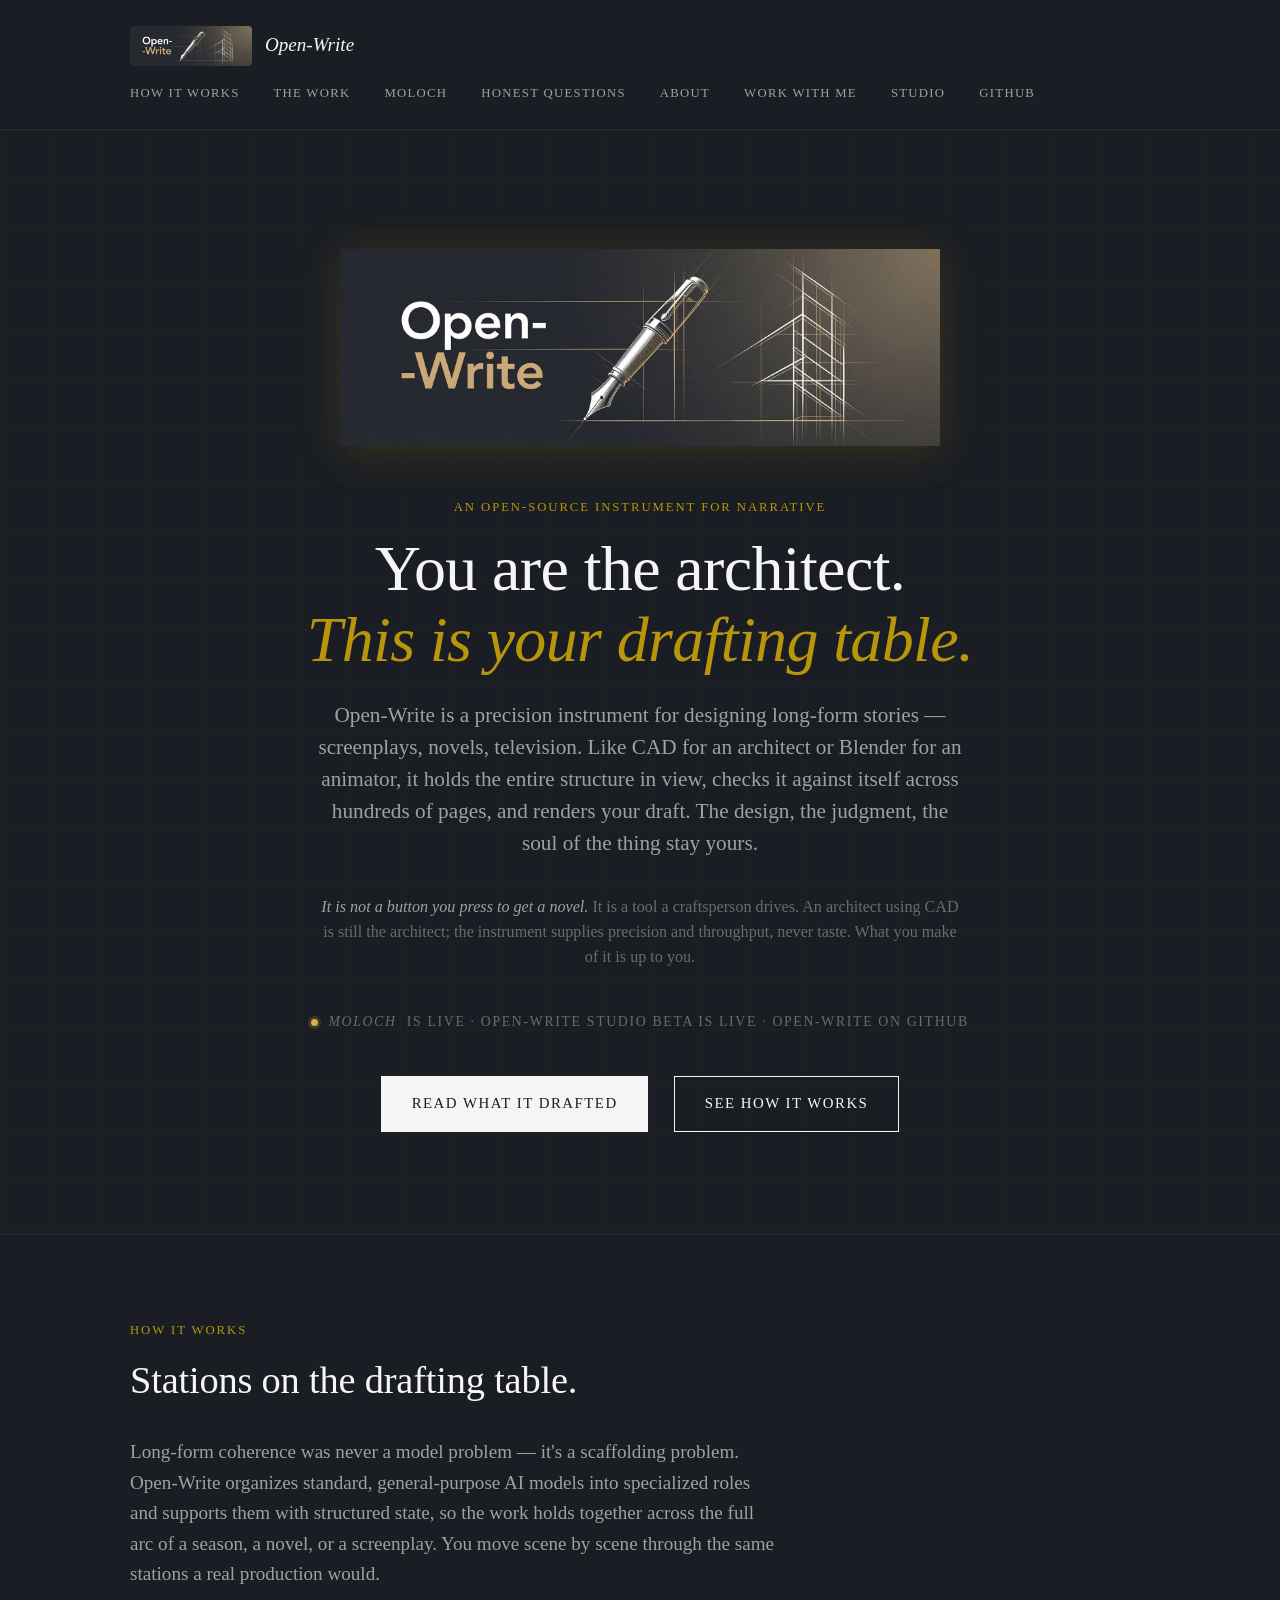
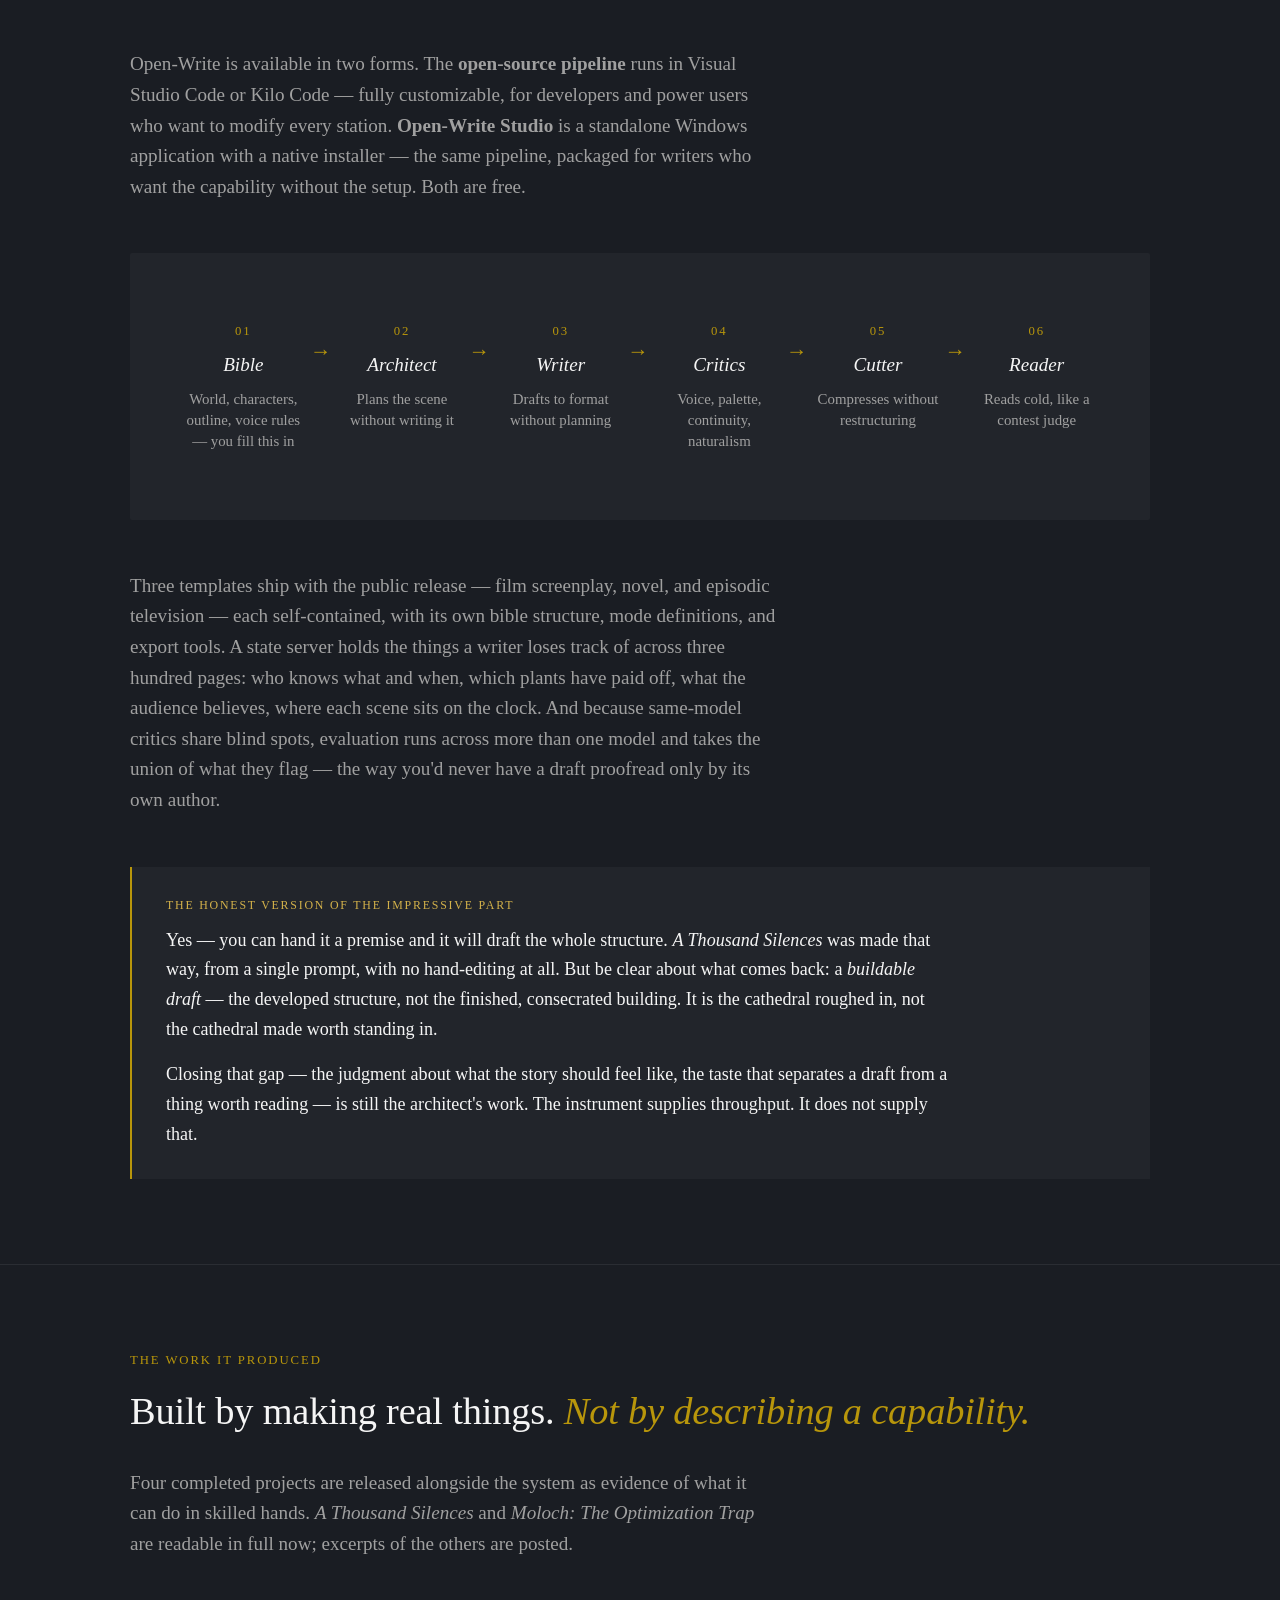
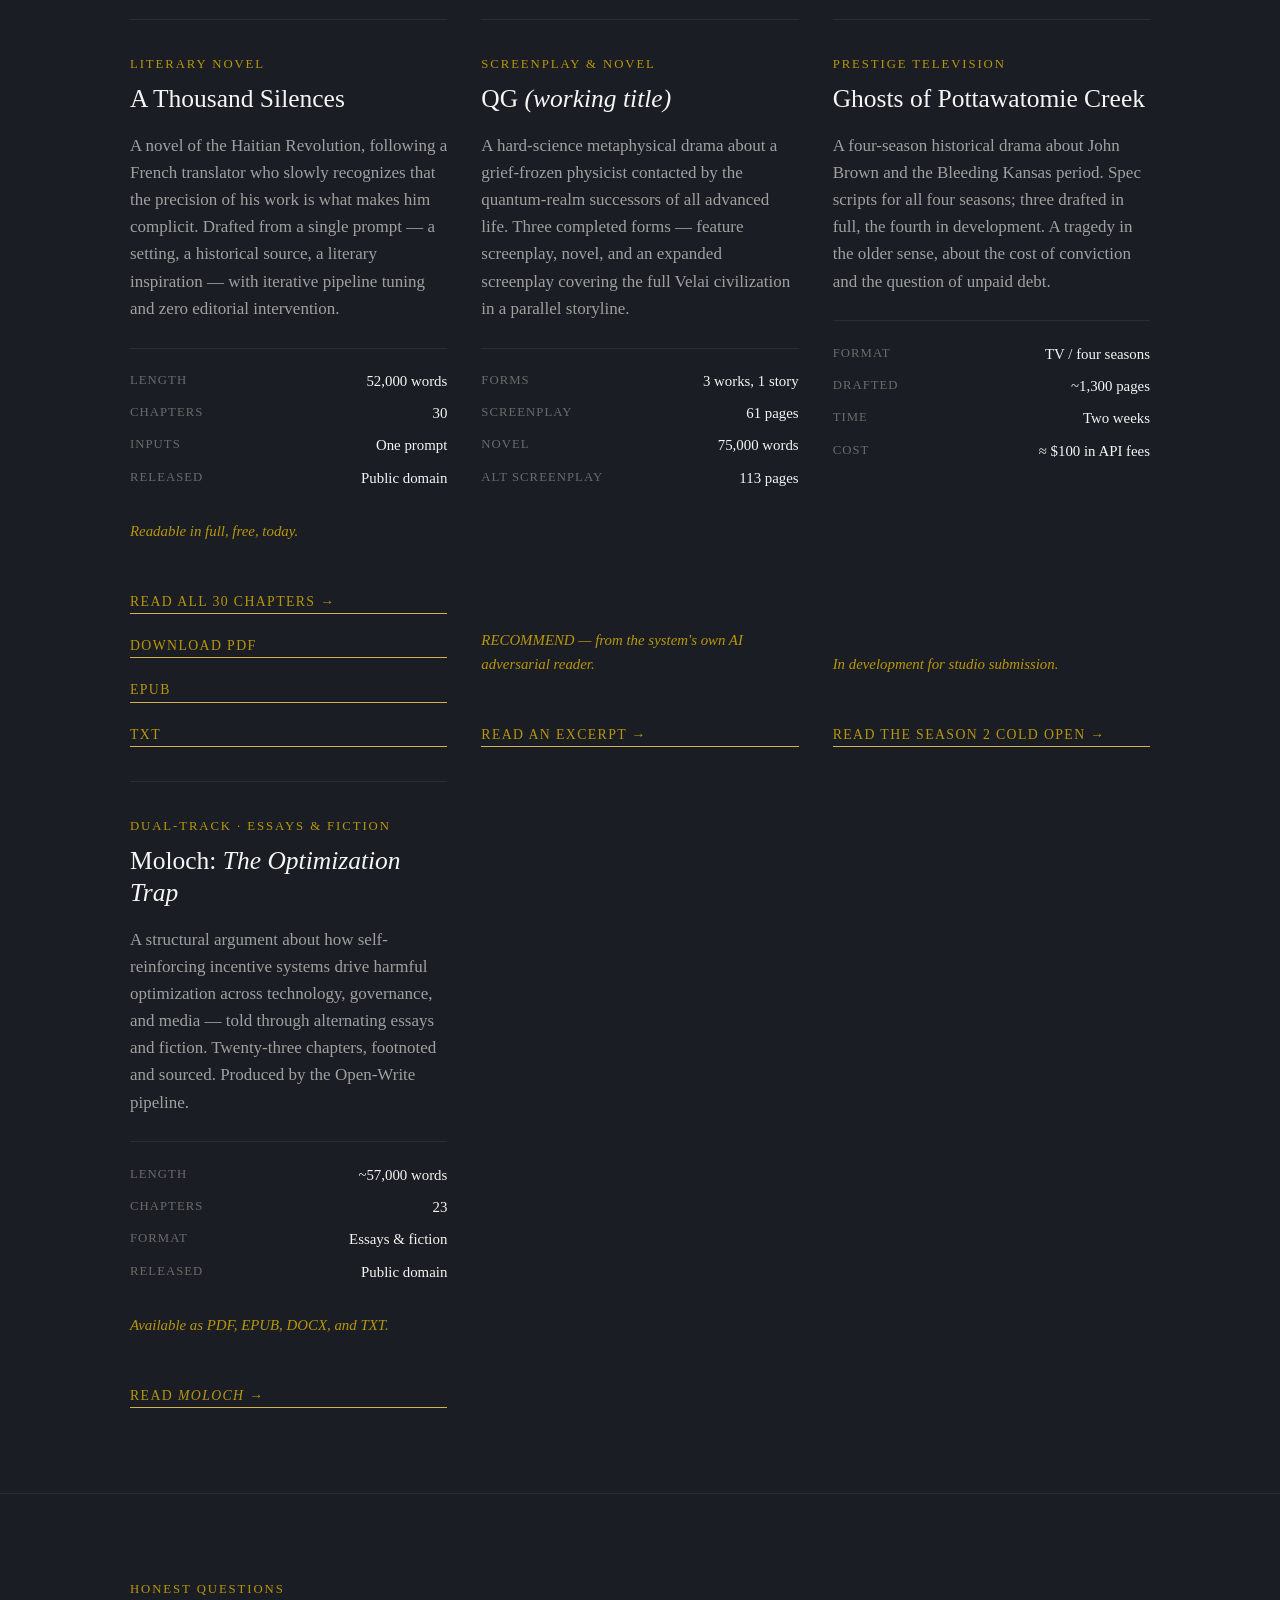
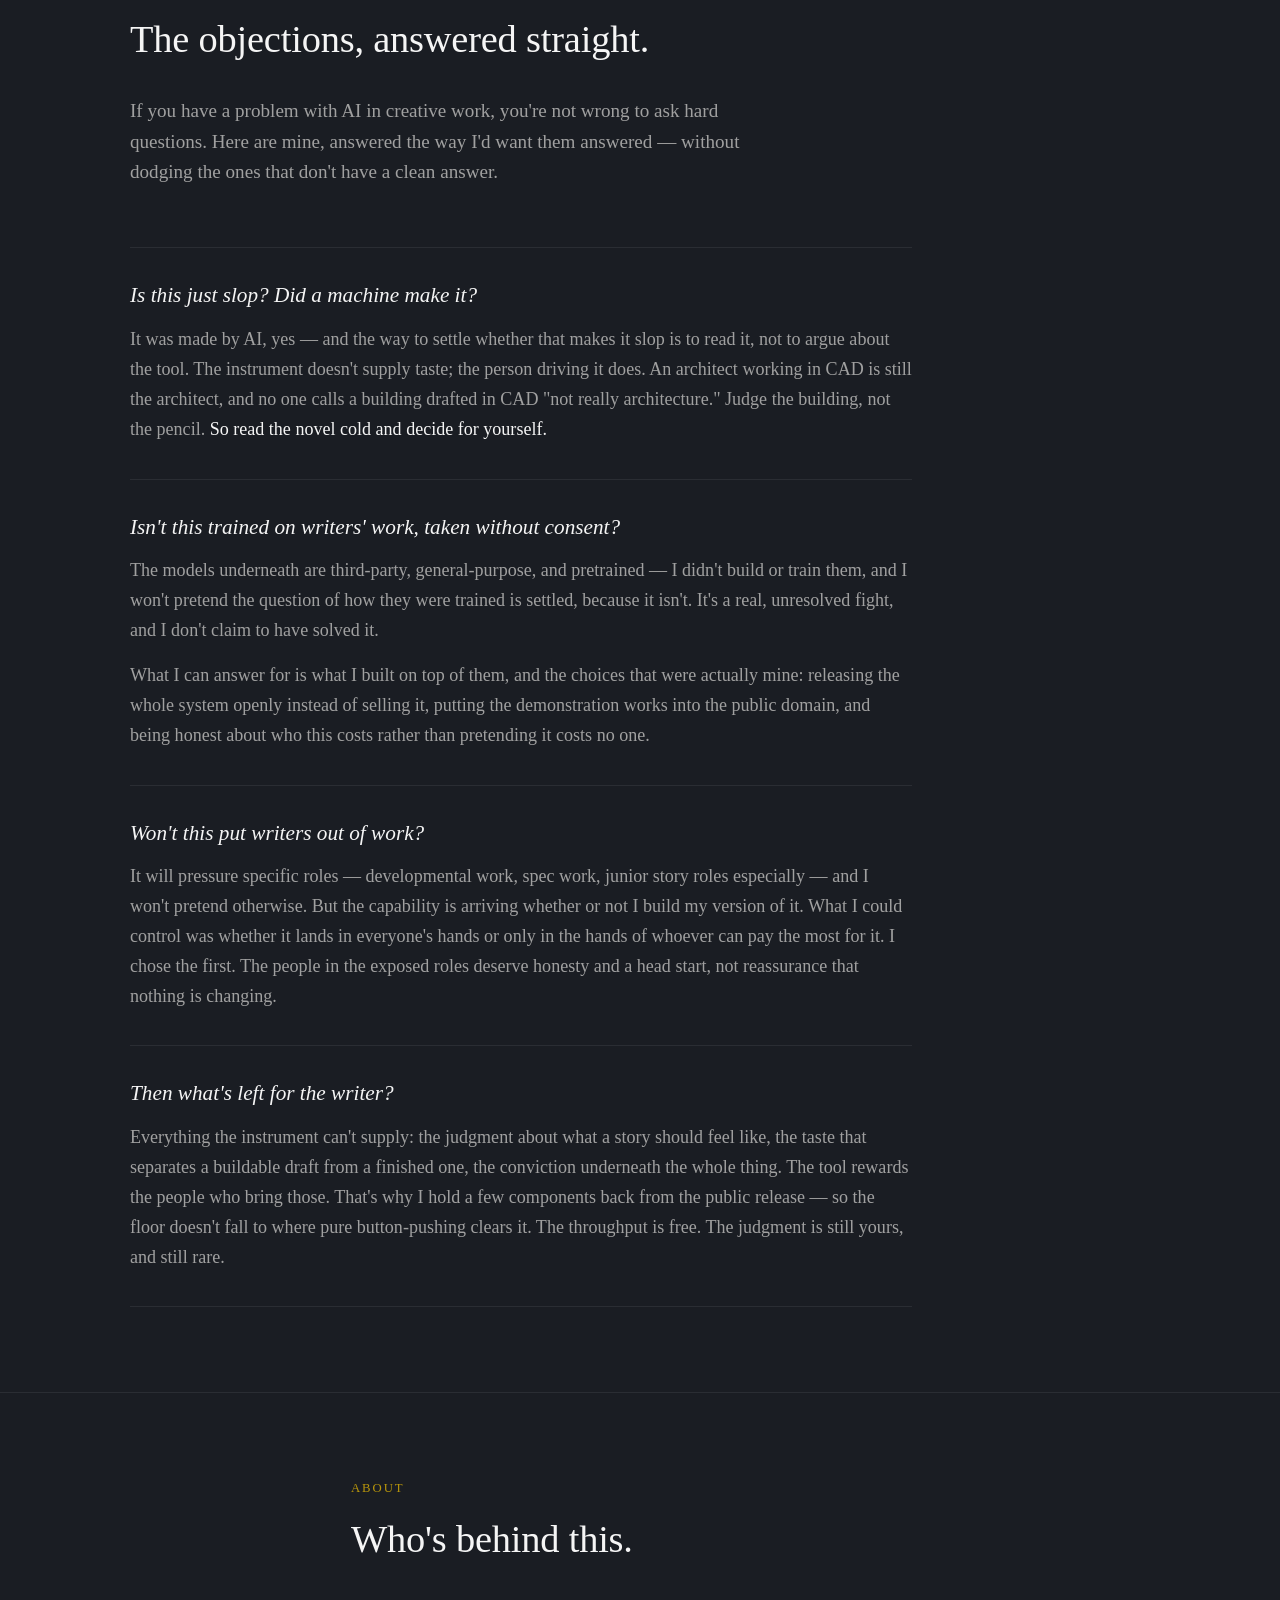
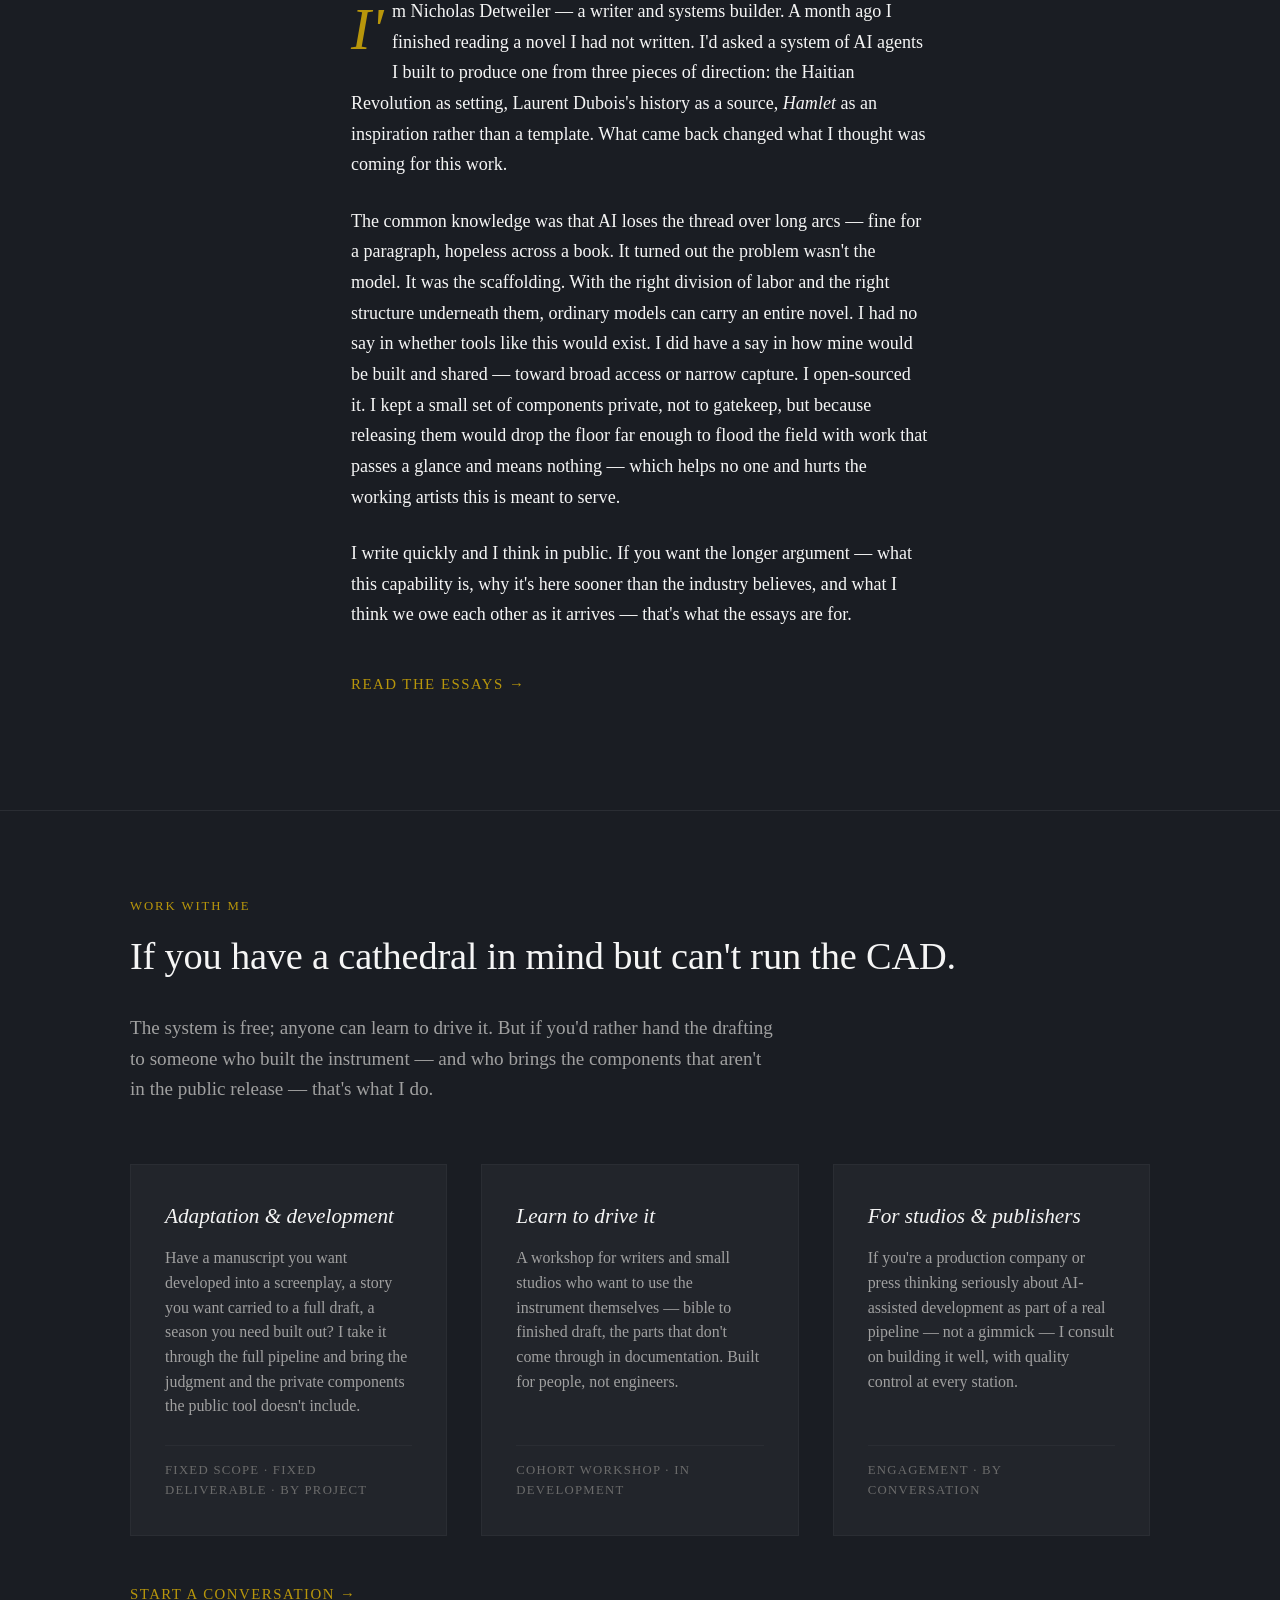
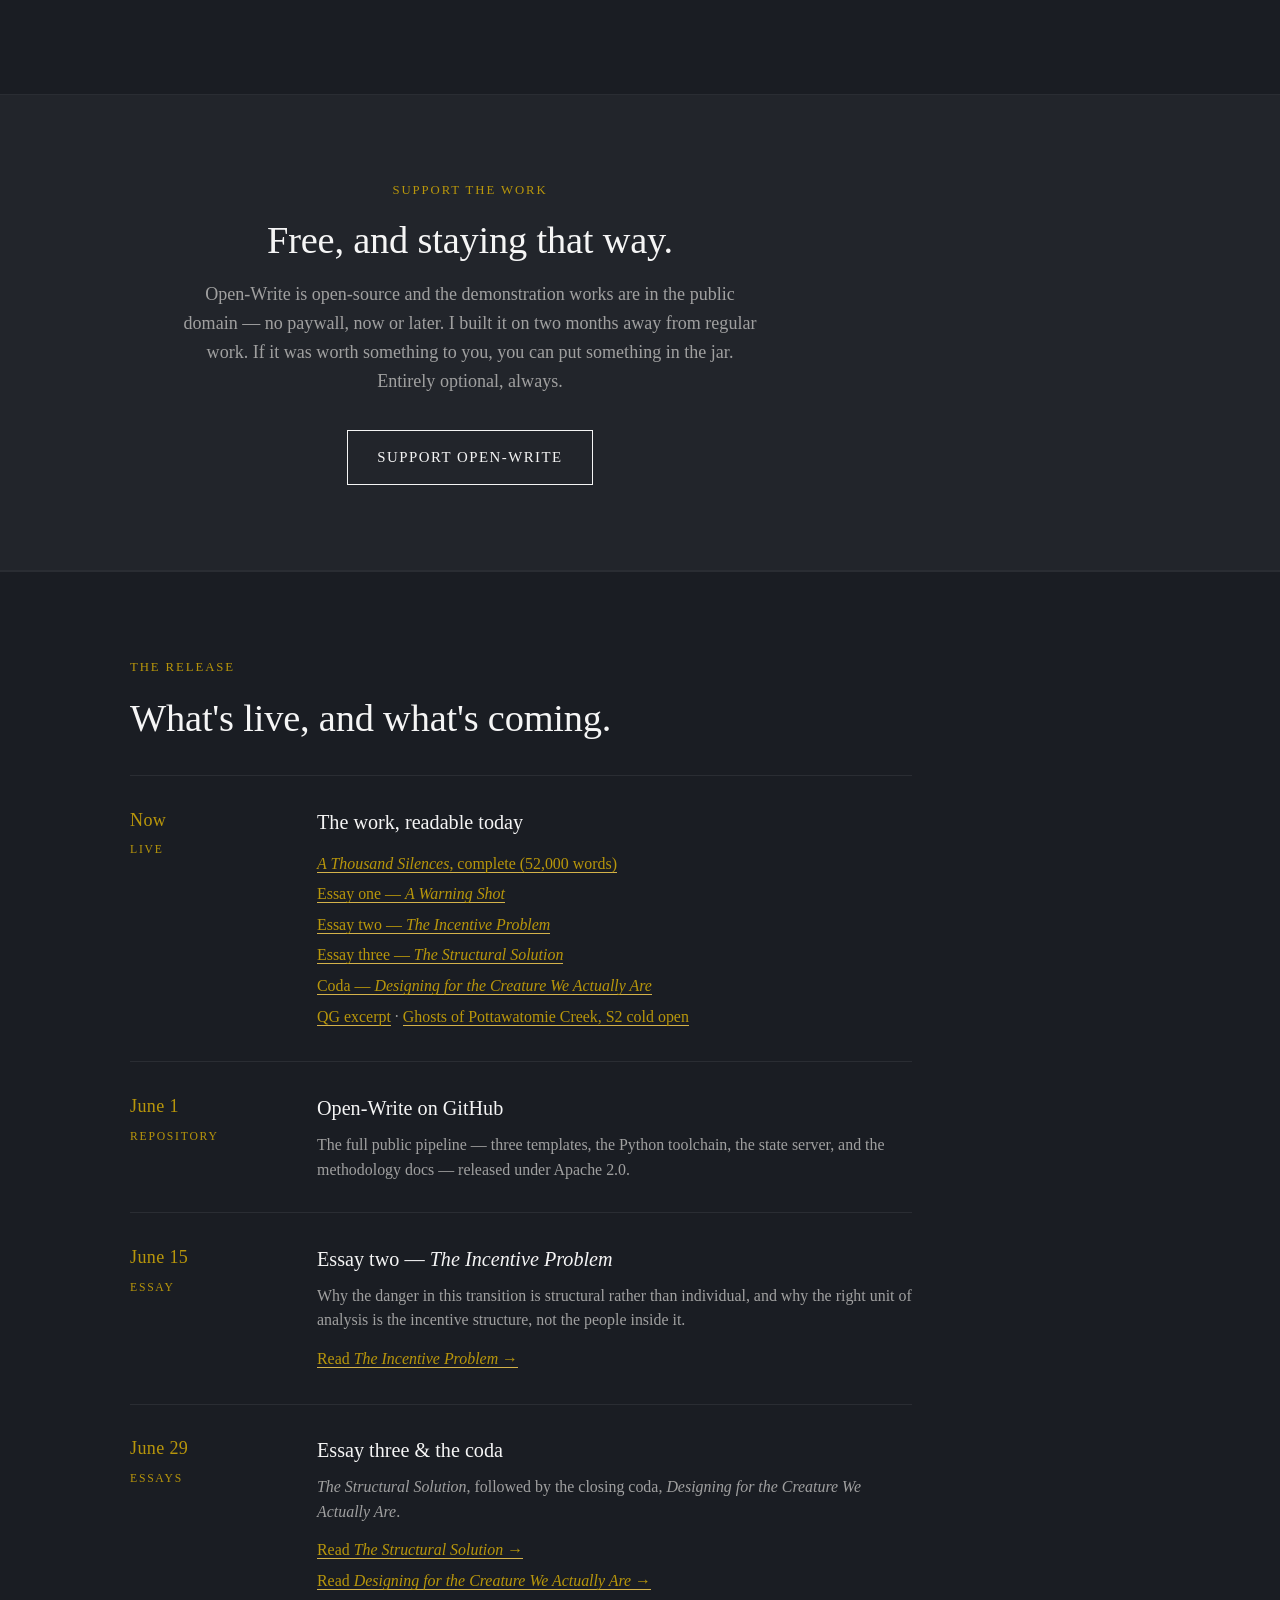
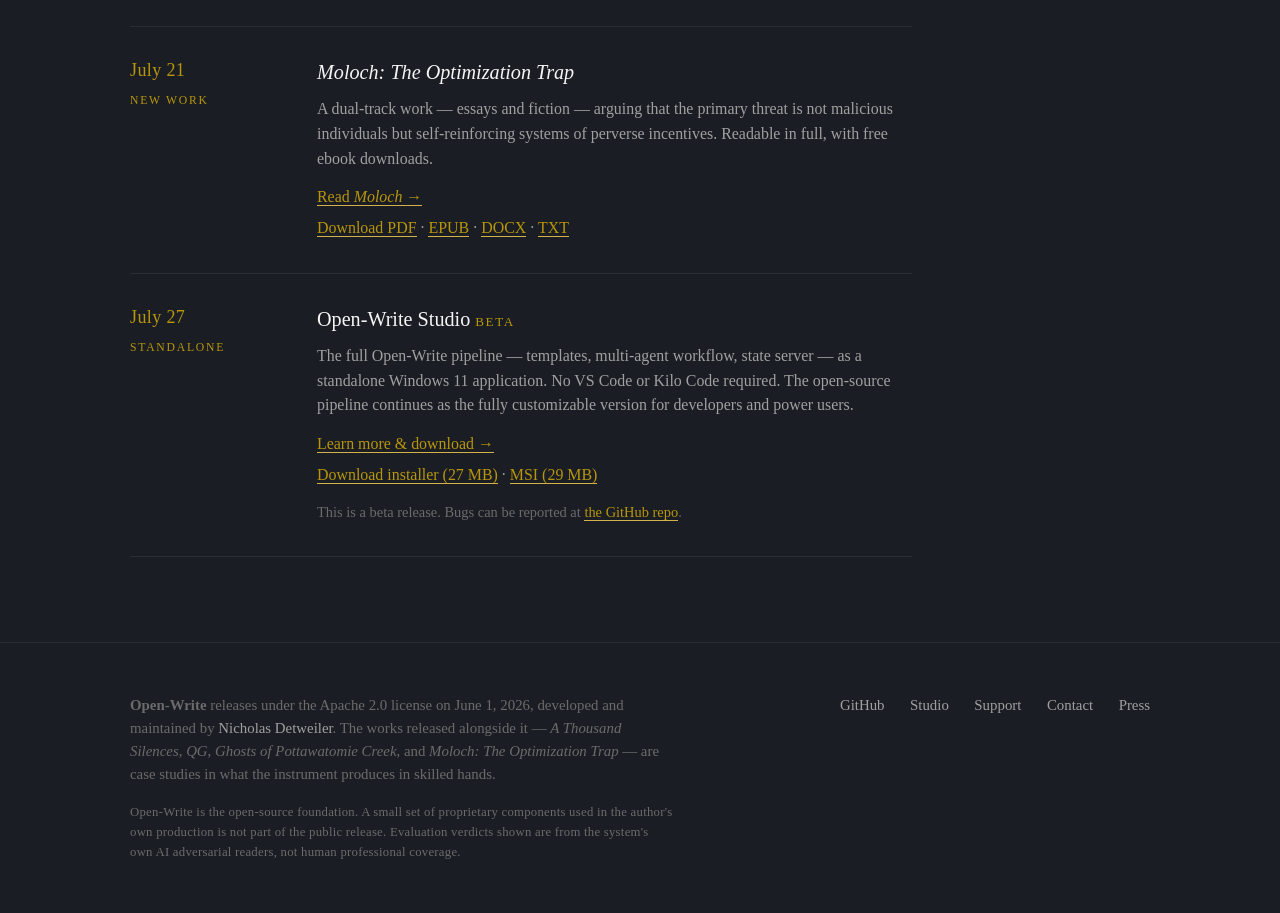
==== index.html @ 06df154a "Add Open-Write Studio download page and nav links - Create open-write-studio.html with download butt" ====
<!DOCTYPE html>
<html lang="en">
<head>
<meta charset="UTF-8">
<meta name="viewport" content="width=device-width, initial-scale=1.0">
<title>Open-Write — A drafting instrument for long-form storytelling</title>
<meta name="description" content="Open-Write is an open-source instrument for designing long-form stories — screenplays, novels, and television. The architect drives; the tool holds the structure, checks it, and renders the draft. Free under Apache 2.0.">
<!-- social -->
<link rel="canonical" href="https://open-write-studio.com/">
<meta property="og:type" content="website">
<meta property="og:site_name" content="Open-Write">
<meta property="og:title" content="Open-Write — A drafting instrument for long-form storytelling">
<meta property="og:description" content="An open-source instrument for designing long-form stories. The architect drives; the tool holds the structure, checks it, and renders the draft. Free under Apache 2.0.">
<meta property="og:url" content="https://open-write-studio.com/">
<meta property="og:image" content="https://open-write-studio.com/og-image.png">
<meta name="twitter:card" content="summary_large_image">
<meta name="twitter:title" content="Open-Write — A drafting instrument for long-form storytelling">
<meta name="twitter:description" content="An open-source instrument for designing long-form stories. The architect drives; the tool holds the structure, checks it, and renders the draft.">
<meta name="twitter:image" content="https://open-write-studio.com/og-image.png">
<!-- /social -->
<link rel="icon" href="Logo-square.jpg">
<link rel="stylesheet" href="open-write.css">
</head>
<body>

<div class="topbar">
  <div class="container">
    <div class="logo-container">
      <img src="Logo-banner.jpg" alt="Open-Write Logo" class="topbar-logo">
      <span class="wordmark"><a href="index.html">Open-Write</a></span>
    </div>
    <nav>
      <a href="#system">How it works</a>
      <a href="#work">The work</a>
      <a href="moloch.html">Moloch</a>
      <a href="#questions">Honest questions</a>
      <a href="#about">About</a>
      <a href="#hire">Work with me</a>
      <a href="open-write-studio.html">Studio</a>
      <a href="https://github.com/Open-Write/Open-Write" target="_blank" rel="noopener">GitHub</a>
    </nav>
  </div>
</div>

<section class="hero">
  <div class="container">
    <img src="Logo-banner.jpg" alt="Open-Write Logo" class="hero-logo">
    <div class="eyebrow">An open-source instrument for narrative</div>
    <h1>You are the architect.<br><em>This is your drafting table.</em></h1>
    <p class="lede">
      Open-Write is a precision instrument for designing long-form stories — screenplays, novels, television.
      Like CAD for an architect or Blender for an animator, it holds the entire structure in view, checks it against itself across hundreds of pages, and renders your draft. The design, the judgment, the soul of the thing stay yours.
    </p>
    <p class="frame-note">
      <strong>It is not a button you press to get a novel.</strong> It is a tool a craftsperson drives. An architect using CAD is still the architect; the instrument supplies precision and throughput, never taste. What you make of it is up to you.
    </p>
    <p class="status"><span class="dot"></span> <em>Moloch</em> is live &middot; Open-Write&nbsp;Studio&nbsp;beta is live &middot; Open-Write&nbsp;on&nbsp;GitHub</p>
    <div class="cta-row">
      <a class="btn" href="a-thousand-silences.html">Read what it drafted</a>
      <a class="btn secondary" href="#system">See how it works</a>
    </div>
  </div>
</section>

<section id="system">
  <div class="container">
    <div class="eyebrow">How it works</div>
    <h2>Stations on the drafting table.</h2>
    <p class="section-intro">
      Long-form coherence was never a model problem — it's a scaffolding problem. Open-Write organizes standard, general-purpose AI models into specialized roles and supports them with structured state, so the work holds together across the full arc of a season, a novel, or a screenplay. You move scene by scene through the same stations a real production would.
    </p>
    <p class="section-intro" style="margin-bottom: 2.5rem;">
      Open-Write is available in two forms. The <strong>open-source pipeline</strong> runs in Visual Studio Code or Kilo Code — fully customizable, for developers and power users who want to modify every station. <strong>Open-Write Studio</strong> is a standalone Windows application with a native installer — the same pipeline, packaged for writers who want the capability without the setup. Both are free.
    </p>

    <div class="pipeline">
      <div class="pipeline-flow">
        <div class="stage"><div class="step">01</div><div class="name">Bible</div><div class="desc">World, characters, outline, voice rules — you fill this in</div></div>
        <div class="stage"><div class="step">02</div><div class="name">Architect</div><div class="desc">Plans the scene without writing it</div></div>
        <div class="stage"><div class="step">03</div><div class="name">Writer</div><div class="desc">Drafts to format without planning</div></div>
        <div class="stage"><div class="step">04</div><div class="name">Critics</div><div class="desc">Voice, palette, continuity, naturalism</div></div>
        <div class="stage"><div class="step">05</div><div class="name">Cutter</div><div class="desc">Compresses without restructuring</div></div>
        <div class="stage"><div class="step">06</div><div class="name">Reader</div><div class="desc">Reads cold, like a contest judge</div></div>
      </div>
    </div>

    <p class="section-intro" style="margin-top: 3rem; margin-bottom: 0;">
      Three templates ship with the public release — film screenplay, novel, and episodic television — each self-contained, with its own bible structure, mode definitions, and export tools. A state server holds the things a writer loses track of across three hundred pages: who knows what and when, which plants have paid off, what the audience believes, where each scene sits on the clock. And because same-model critics share blind spots, evaluation runs across more than one model and takes the union of what they flag — the way you'd never have a draft proofread only by its own author.
    </p>

    <div class="callout">
      <div class="label">The honest version of the impressive part</div>
      <p>Yes — you can hand it a premise and it will draft the whole structure. <em>A Thousand Silences</em> was made that way, from a single prompt, with no hand-editing at all. But be clear about what comes back: a <em>buildable draft</em> — the developed structure, not the finished, consecrated building. It is the cathedral roughed in, not the cathedral made worth standing in.</p>
      <p>Closing that gap — the judgment about what the story should feel like, the taste that separates a draft from a thing worth reading — is still the architect's work. The instrument supplies throughput. It does not supply that.</p>
    </div>
  </div>
</section>

<section id="work">
  <div class="container">
    <div class="eyebrow">The work it produced</div>
    <h2>Built by making real things. <em>Not by describing a capability.</em></h2>
    <p class="section-intro">
      Four completed projects are released alongside the system as evidence of what it can do in skilled hands.
      <em>A Thousand Silences</em> and <em>Moloch: The Optimization Trap</em> are readable in full now; excerpts of the others are posted.
    </p>

    <div class="works">

      <article class="work">
        <div class="kind">Literary novel</div>
        <h3>A Thousand Silences</h3>
        <p>A novel of the Haitian Revolution, following a French translator who slowly recognizes that the precision of his work is what makes him complicit. Drafted from a single prompt — a setting, a historical source, a literary inspiration — with iterative pipeline tuning and zero editorial intervention.</p>
        <ul class="stats">
          <li><span class="label">Length</span><span class="value">52,000 words</span></li>
          <li><span class="label">Chapters</span><span class="value">30</span></li>
          <li><span class="label">Inputs</span><span class="value">One prompt</span></li>
          <li><span class="label">Released</span><span class="value">Public domain</span></li>
        </ul>
        <p class="verdict">Readable in full, free, today.</p>
        <a class="read-link" href="a-thousand-silences.html">Read all 30 chapters →</a>
        <a class="read-link" href="downloads/A_Thousand_Silences.pdf" download>Download PDF</a>
        <a class="read-link" href="downloads/A_Thousand_Silences.epub" download>EPUB</a>
        <a class="read-link" href="downloads/A_Thousand_Silences.txt" download>TXT</a>
      </article>

      <article class="work">
        <div class="kind">Screenplay &amp; novel</div>
        <h3>QG <em>(working title)</em></h3>
        <p>A hard-science metaphysical drama about a grief-frozen physicist contacted by the quantum-realm successors of all advanced life. Three completed forms — feature screenplay, novel, and an expanded screenplay covering the full Velai civilization in a parallel storyline.</p>
        <ul class="stats">
          <li><span class="label">Forms</span><span class="value">3 works, 1 story</span></li>
          <li><span class="label">Screenplay</span><span class="value">61 pages</span></li>
          <li><span class="label">Novel</span><span class="value">75,000 words</span></li>
          <li><span class="label">Alt screenplay</span><span class="value">113 pages</span></li>
        </ul>
        <p class="verdict">RECOMMEND — from the system's own AI adversarial reader.</p>
        <a class="read-link" href="qg-excerpt.html">Read an excerpt →</a>
      </article>

      <article class="work">
        <div class="kind">Prestige television</div>
        <h3>Ghosts of Pottawatomie Creek</h3>
        <p>A four-season historical drama about John Brown and the Bleeding Kansas period. Spec scripts for all four seasons; three drafted in full, the fourth in development. A tragedy in the older sense, about the cost of conviction and the question of unpaid debt.</p>
        <ul class="stats">
          <li><span class="label">Format</span><span class="value">TV / four seasons</span></li>
          <li><span class="label">Drafted</span><span class="value">~1,300 pages</span></li>
          <li><span class="label">Time</span><span class="value">Two weeks</span></li>
          <li><span class="label">Cost</span><span class="value">≈ $100 in API fees</span></li>
        </ul>
        <p class="verdict">In development for studio submission.</p>
        <a class="read-link" href="gopc-excerpt.html">Read the Season 2 cold open →</a>
      </article>

      <article class="work">
        <div class="kind">Dual-track &middot; essays &amp; fiction</div>
        <h3>Moloch: <em>The Optimization Trap</em></h3>
        <p>A structural argument about how self-reinforcing incentive systems drive harmful optimization across technology, governance, and media — told through alternating essays and fiction. Twenty-three chapters, footnoted and sourced. Produced by the Open-Write pipeline.</p>
        <ul class="stats">
          <li><span class="label">Length</span><span class="value">~57,000 words</span></li>
          <li><span class="label">Chapters</span><span class="value">23</span></li>
          <li><span class="label">Format</span><span class="value">Essays &amp; fiction</span></li>
          <li><span class="label">Released</span><span class="value">Public domain</span></li>
        </ul>
        <p class="verdict">Available as PDF, EPUB, DOCX, and TXT.</p>
        <a class="read-link" href="moloch.html">Read <em>Moloch</em> →</a>
      </article>

    </div>
  </div>
</section>

<section id="questions">
  <div class="container">
    <div class="eyebrow">Honest questions</div>
    <h2>The objections, answered straight.</h2>
    <p class="section-intro">
      If you have a problem with AI in creative work, you're not wrong to ask hard questions. Here are mine, answered the way I'd want them answered — without dodging the ones that don't have a clean answer.
    </p>

    <div class="qa">

      <div class="qa-item">
        <p class="q">Is this just slop? Did a machine make it?</p>
        <p class="a">It was made by AI, yes — and the way to settle whether that makes it slop is to read it, not to argue about the tool. The instrument doesn't supply taste; the person driving it does. An architect working in CAD is still the architect, and no one calls a building drafted in CAD "not really architecture." Judge the building, not the pencil. <strong>So read the novel cold and decide for yourself.</strong></p>
      </div>

      <div class="qa-item">
        <p class="q">Isn't this trained on writers' work, taken without consent?</p>
        <p class="a">The models underneath are third-party, general-purpose, and pretrained — I didn't build or train them, and I won't pretend the question of how they were trained is settled, because it isn't. It's a real, unresolved fight, and I don't claim to have solved it.</p>
        <p class="a">What I can answer for is what I built on top of them, and the choices that were actually mine: releasing the whole system openly instead of selling it, putting the demonstration works into the public domain, and being honest about who this costs rather than pretending it costs no one.</p>
      </div>

      <div class="qa-item">
        <p class="q">Won't this put writers out of work?</p>
        <p class="a">It will pressure specific roles — developmental work, spec work, junior story roles especially — and I won't pretend otherwise. But the capability is arriving whether or not I build my version of it. What I could control was whether it lands in everyone's hands or only in the hands of whoever can pay the most for it. I chose the first. The people in the exposed roles deserve honesty and a head start, not reassurance that nothing is changing.</p>
      </div>

      <div class="qa-item">
        <p class="q">Then what's left for the writer?</p>
        <p class="a">Everything the instrument can't supply: the judgment about what a story should feel like, the taste that separates a buildable draft from a finished one, the conviction underneath the whole thing. The tool rewards the people who bring those. That's why I hold a few components back from the public release — so the floor doesn't fall to where pure button-pushing clears it. The throughput is free. The judgment is still yours, and still rare.</p>
      </div>

    </div>
  </div>
</section>

<section id="about">
  <div class="container narrow">
    <div class="eyebrow">About</div>
    <h2>Who's behind this.</h2>

    <div class="position-text">
      <p>I'm Nicholas Detweiler — a writer and systems builder. A month ago I finished reading a novel I had not written. I'd asked a system of AI agents I built to produce one from three pieces of direction: the Haitian Revolution as setting, Laurent Dubois's history as a source, <em>Hamlet</em> as an inspiration rather than a template. What came back changed what I thought was coming for this work.</p>

      <p>The common knowledge was that AI loses the thread over long arcs — fine for a paragraph, hopeless across a book. It turned out the problem wasn't the model. It was the scaffolding. With the right division of labor and the right structure underneath them, ordinary models can carry an entire novel. I had no say in whether tools like this would exist. I did have a say in how mine would be built and shared — toward broad access or narrow capture. I open-sourced it. I kept a small set of components private, not to gatekeep, but because releasing them would drop the floor far enough to flood the field with work that passes a glance and means nothing — which helps no one and hurts the working artists this is meant to serve.</p>

      <p>I write quickly and I think in public. If you want the longer argument — what this capability is, why it's here sooner than the industry believes, and what I think we owe each other as it arrives — that's what the essays are for.</p>

      <p style="margin-top: 2.25rem;">
        <a href="essay-warning-shot.html" style="text-transform: uppercase; letter-spacing: 0.1em; font-size: 0.875rem;">Read the essays →</a>
      </p>
    </div>
  </div>
</section>

<section id="hire">
  <div class="container">
    <div class="eyebrow">Work with me</div>
    <h2>If you have a cathedral in mind but can't run the CAD.</h2>
    <p class="section-intro">
      The system is free; anyone can learn to drive it. But if you'd rather hand the drafting to someone who built the instrument — and who brings the components that aren't in the public release — that's what I do.
    </p>

    <div class="paths">
      <div class="path">
        <h3>Adaptation &amp; development</h3>
        <p class="lead">Have a manuscript you want developed into a screenplay, a story you want carried to a full draft, a season you need built out? I take it through the full pipeline and bring the judgment and the private components the public tool doesn't include.</p>
        <span class="scope">Fixed scope · fixed deliverable · by project</span>
      </div>
      <div class="path">
        <h3>Learn to drive it</h3>
        <p class="lead">A workshop for writers and small studios who want to use the instrument themselves — bible to finished draft, the parts that don't come through in documentation. Built for people, not engineers.</p>
        <span class="scope">Cohort workshop · in development</span>
      </div>
      <div class="path">
        <h3>For studios &amp; publishers</h3>
        <p class="lead">If you're a production company or press thinking seriously about AI-assisted development as part of a real pipeline — not a gimmick — I consult on building it well, with quality control at every station.</p>
        <span class="scope">Engagement · by conversation</span>
      </div>
    </div>

    <p class="section-intro" style="margin-top: 2.5rem; margin-bottom: 0;">
      <a href="mailto:open.write.studio@gmail.com?subject=Working%20with%20you%20%E2%80%94%20Open-Write" style="text-transform: uppercase; letter-spacing: 0.1em; font-size: 0.875rem;">Start a conversation →</a>
    </p>
  </div>
</section>

<section class="support-band">
  <div class="container">
    <div class="support-inner">
      <div class="eyebrow">Support the work</div>
      <h2>Free, and staying that way.</h2>
      <p>Open-Write is open-source and the demonstration works are in the public domain — no paywall, now or later. I built it on two months away from regular work. If it was worth something to you, you can put something in the jar. Entirely optional, always.</p>
      <a class="btn secondary" href="https://ko-fi.com/nicholasdetweiler" target="_blank" rel="noopener" id="support-link">Support Open-Write</a>
    </div>
  </div>
</section>

<section id="schedule">
  <div class="container">
    <div class="eyebrow">The release</div>
    <h2>What's live, and what's coming.</h2>
    <div class="schedule">

      <div class="release is-live">
        <div class="when"><span class="when-date">Now</span><span class="tag live">Live</span></div>
        <div class="what">
          <h3>The work, readable today</h3>
          <ul class="items">
            <li><a href="a-thousand-silences.html"><em>A Thousand Silences</em>, complete (52,000 words)</a></li>
            <li><a href="essay-warning-shot.html">Essay one — <em>A Warning Shot</em></a></li>
            <li><a href="essay-incentive-problem.html">Essay two — <em>The Incentive Problem</em></a></li>
            <li><a href="essay-three.html">Essay three — <em>The Structural Solution</em></a></li>
            <li><a href="essay-four.html">Coda — <em>Designing for the Creature We Actually Are</em></a></li>
            <li><a href="qg-excerpt.html">QG excerpt</a> &middot; <a href="gopc-excerpt.html">Ghosts of Pottawatomie Creek, S2 cold open</a></li>
          </ul>
        </div>
      </div>

      <div class="release is-live">
        <div class="when"><span class="when-date">June 1</span><span class="tag live">Repository</span></div>
        <div class="what">
          <h3>Open-Write on GitHub</h3>
          <p>The full public pipeline — three templates, the Python toolchain, the state server, and the methodology docs — released under Apache&nbsp;2.0.</p>
        </div>
      </div>

      <div class="release is-live">
        <div class="when"><span class="when-date">June 15</span><span class="tag live">Essay</span></div>
        <div class="what">
          <h3>Essay two — <em>The Incentive Problem</em></h3>
          <p>Why the danger in this transition is structural rather than individual, and why the right unit of analysis is the incentive structure, not the people inside it.</p>
          <ul class="items">
            <li><a href="essay-incentive-problem.html">Read <em>The Incentive Problem</em> →</a></li>
          </ul>
        </div>
      </div>

      <div class="release is-live">
        <div class="when"><span class="when-date">June 29</span><span class="tag live">Essays</span></div>
        <div class="what">
          <h3>Essay three &amp; the coda</h3>
          <p><em>The Structural Solution</em>, followed by the closing coda, <em>Designing for the Creature We Actually Are</em>.</p>
          <ul class="items">
            <li><a href="essay-three.html">Read <em>The Structural Solution</em> →</a></li>
            <li><a href="essay-four.html">Read <em>Designing for the Creature We Actually Are</em> →</a></li>
          </ul>
        </div>
      </div>

      <div class="release is-live">
        <div class="when"><span class="when-date">July 21</span><span class="tag live">New work</span></div>
        <div class="what">
          <h3><em>Moloch: The Optimization Trap</em></h3>
          <p>A dual-track work — essays and fiction — arguing that the primary threat is not malicious individuals but self-reinforcing systems of perverse incentives. Readable in full, with free ebook downloads.</p>
          <ul class="items">
            <li><a href="moloch.html">Read <em>Moloch</em> →</a></li>
            <li><a href="downloads/Moloch_Professional.pdf" download>Download PDF</a> &middot; <a href="downloads/Moloch.epub" download>EPUB</a> &middot; <a href="downloads/Moloch.docx" download>DOCX</a> &middot; <a href="downloads/Moloch.txt" download>TXT</a></li>
          </ul>
        </div>
      </div>

      <div class="release is-live">
        <div class="when"><span class="when-date">July 27</span><span class="tag live">Standalone</span></div>
        <div class="what">
          <h3>Open-Write Studio <span style="font-size: 0.65em; color: var(--accent); text-transform: uppercase; letter-spacing: 0.12em;">Beta</span></h3>
          <p>The full Open-Write pipeline — templates, multi-agent workflow, state server — as a standalone Windows&nbsp;11 application. No VS&nbsp;Code or Kilo&nbsp;Code required. The open-source pipeline continues as the fully customizable version for developers and power users.</p>
          <ul class="items">
            <li><a href="open-write-studio.html">Learn more &amp; download →</a></li>
            <li><a href="downloads/Open-Write_1.0.5_x64-setup.exe" download>Download installer (27&nbsp;MB)</a> &middot; <a href="downloads/Open-Write_1.0.5_x64_en-US.msi" download>MSI (29&nbsp;MB)</a></li>
            <li style="margin-top: 0.5rem; font-size: 0.85rem; color: var(--muted);">This is a beta release. Bugs can be reported at <a href="https://github.com/fredbrown1856/open-write-studio/issues" target="_blank" rel="noopener">the GitHub repo</a>.</li>
          </ul>
        </div>
      </div>

    </div>
  </div>
</section>

<footer>
  <div class="container">
    <div class="colophon">
      <strong>Open-Write</strong> releases under the Apache 2.0 license on June 1, 2026, developed and maintained by <a href="#about">Nicholas Detweiler</a>.
      The works released alongside it — <em>A Thousand Silences</em>, <em>QG</em>, <em>Ghosts of Pottawatomie Creek</em>, and <em>Moloch: The Optimization Trap</em> — are case studies in what the instrument produces in skilled hands.
      <div class="small-print">Open-Write is the open-source foundation. A small set of proprietary components used in the author's own production is not part of the public release. Evaluation verdicts shown are from the system's own AI adversarial readers, not human professional coverage.</div>
    </div>
    <div class="links">
      <a href="https://github.com/Open-Write/Open-Write" target="_blank" rel="noopener">GitHub</a>
      <a href="https://github.com/fredbrown1856/open-write-studio" target="_blank" rel="noopener">Studio</a>
      <a href="https://ko-fi.com/nicholasdetweiler" target="_blank" rel="noopener" id="support-link-footer">Support</a>
      <a href="mailto:open.write.studio@gmail.com">Contact</a>
      <a href="mailto:open.write.studio@gmail.com?subject=Press%20inquiry%20%E2%80%94%20Open-Write">Press</a>
    </div>
  </div>
</footer>

</body>
</html>
---- open-write.css ----
/* Open-Write — shared stylesheet
   Color palette derived from the Open-Write logo:
   - Dark background: #1a1d23 (charcoal/navy)
   - Gold accents: #b8960b (amber/gold)
   - Light text: #f5f5f5 (off-white)
   - Secondary text: #a0a0a0 (light gray)
   - Border: #2a2d33 (subtle dark border) */

:root {
  --bg: #1a1d23;
  --bg-elev: #22252b;
  --ink: #f5f5f5;
  --ink-soft: #a0a0a0;
  --muted: #6b6b6b;
  --rule: #2a2d33;
  --accent: #b8960b;
  --accent-soft: #d4b24a;
  --measure: 38rem;
}

* { box-sizing: border-box; }

html { font-size: 17px; -webkit-font-smoothing: antialiased; }

body {
  margin: 0;
  background: var(--bg);
  color: var(--ink);
  font-family: ui-serif, Georgia, "Times New Roman", serif;
  line-height: 1.6;
  font-feature-settings: "kern", "liga", "onum";
}

a { color: var(--accent); text-decoration: none; border-bottom: 1px solid transparent; transition: border-color 120ms ease; }
a:hover { border-bottom-color: var(--accent); }

/* Layout */
.container { max-width: 64rem; margin: 0 auto; padding: 0 2rem; }
.narrow { max-width: var(--measure); }

section { padding: 5rem 0; }
section + section { border-top: 1px solid var(--rule); }

/* Top nav */
.topbar {
  border-bottom: 1px solid var(--rule);
  padding: 1.5rem 0;
  font-size: 0.875rem;
  letter-spacing: 0.05em;
}
.topbar .container {
  display: flex;
  justify-content: space-between;
  align-items: center;
  flex-wrap: wrap;
  gap: 1rem;
}
.topbar nav { display: flex; gap: 2rem; flex-wrap: wrap; }
.topbar nav a {
  color: var(--ink-soft);
  text-transform: uppercase;
  letter-spacing: 0.1em;
  font-size: 0.75rem;
}
.topbar nav a:hover { color: var(--accent); border-bottom-color: var(--accent); }

/* Logo in topbar */
.logo-container {
  display: flex;
  align-items: center;
  gap: 0.75rem;
}
.topbar-logo {
  height: 40px;
  width: auto;
  border-radius: 4px;
}
.wordmark {
  font-style: italic;
  font-size: 1.125rem;
  color: var(--ink);
  letter-spacing: 0;
  text-transform: none;
}
.wordmark a { color: var(--ink); border-bottom: none; }
.wordmark a:hover { color: var(--accent); }

/* Hero */
.hero { padding: 7rem 0 6rem; position: relative; }
.hero .container {
  display: flex;
  flex-direction: column;
  align-items: center;
  text-align: center;
}
.hero-logo {
  max-width: 600px;
  height: auto;
  margin-bottom: 3rem;
  filter: drop-shadow(0 4px 20px rgba(184, 150, 11, 0.2));
}
.hero h1 {
  font-size: clamp(2.5rem, 5vw, 4rem);
  line-height: 1.1;
  margin: 0 0 1.5rem;
  font-weight: 400;
  letter-spacing: -0.01em;
}
.hero h1 em { color: var(--accent); font-style: italic; }
.hero .lede {
  font-size: 1.25rem;
  color: var(--ink-soft);
  max-width: var(--measure);
  margin: 0 0 2rem;
  line-height: 1.5;
}
.hero .lede .stat { color: var(--ink); font-style: italic; }
.hero .status {
  font-size: 0.8125rem;
  text-transform: uppercase;
  letter-spacing: 0.12em;
  color: var(--muted);
  margin: 0 0 2.5rem;
  display: flex;
  align-items: center;
  gap: 0.6rem;
}
.hero .status .dot {
  width: 7px; height: 7px; border-radius: 50%;
  background: var(--accent-soft);
  box-shadow: 0 0 0 3px rgba(212, 178, 74, 0.18);
}
.cta-row { display: flex; gap: 1.5rem; flex-wrap: wrap; align-items: center; justify-content: center; }
.btn {
  display: inline-block;
  padding: 0.875rem 1.75rem;
  background: var(--ink);
  color: var(--bg);
  border: 1px solid var(--ink);
  font-size: 0.875rem;
  letter-spacing: 0.1em;
  text-transform: uppercase;
  transition: background 120ms ease, color 120ms ease;
}
.btn:hover { background: var(--accent); border-color: var(--accent); color: var(--bg); border-bottom-color: var(--accent); }
.btn.secondary { background: transparent; color: var(--ink); }
.btn.secondary:hover { background: var(--ink); color: var(--bg); border-color: var(--ink); }
.btn.disabled {
  background: transparent; color: var(--muted); border-color: var(--rule);
  cursor: default; pointer-events: none;
}

/* Section heading */
.eyebrow {
  text-transform: uppercase;
  letter-spacing: 0.15em;
  font-size: 0.75rem;
  color: var(--accent);
  margin-bottom: 1rem;
}
h2 {
  font-size: clamp(1.75rem, 3vw, 2.5rem);
  line-height: 1.2;
  margin: 0 0 2rem;
  font-weight: 400;
  letter-spacing: -0.005em;
}
h2 em { color: var(--accent); font-style: italic; }
.section-intro {
  color: var(--ink-soft);
  font-size: 1.125rem;
  max-width: var(--measure);
  margin-bottom: 3.5rem;
}

/* Works grid */
.works { display: grid; grid-template-columns: 1fr; gap: 2.5rem; }
@media (min-width: 56rem) { .works { grid-template-columns: 1fr 1fr 1fr; gap: 2rem; } }
.work { border-top: 1px solid var(--rule); padding-top: 2rem; display: flex; flex-direction: column; }
.work .kind {
  text-transform: uppercase; letter-spacing: 0.15em; font-size: 0.75rem;
  color: var(--accent); margin-bottom: 0.5rem;
}
.work h3 { font-size: 1.5rem; line-height: 1.25; margin: 0 0 1rem; font-weight: 400; }
.work h3 em { font-style: italic; }
.work p { color: var(--ink-soft); margin: 0 0 1.5rem; font-size: 1rem; }
.work .stats { list-style: none; padding: 0; margin: 0 0 1.5rem; border-top: 1px solid var(--rule); padding-top: 1rem; }
.work .stats li { display: flex; justify-content: space-between; font-size: 0.875rem; padding: 0.25rem 0; }
.work .stats .label { color: var(--muted); text-transform: uppercase; letter-spacing: 0.08em; font-size: 0.75rem; }
.work .stats .value { color: var(--ink); font-variant-numeric: tabular-nums; }
.work .verdict { color: var(--accent); font-style: italic; font-size: 0.875rem; margin-top: auto; }
.work .read-link {
  margin-top: 1.25rem; font-size: 0.8125rem; text-transform: uppercase; letter-spacing: 0.1em;
  border-bottom: 1px solid var(--accent-soft);
}
.work .pending {
  margin-top: 1.25rem; font-size: 0.8125rem; text-transform: uppercase; letter-spacing: 0.1em;
  color: var(--muted);
}

/* Pipeline */
.pipeline { margin-top: 3rem; background: var(--bg-elev); padding: 3rem 2rem; border-radius: 2px; }
.pipeline-flow { display: flex; flex-direction: column; gap: 1rem; }
@media (min-width: 56rem) { .pipeline-flow { flex-direction: row; align-items: stretch; gap: 0; } }
.stage { flex: 1; text-align: center; padding: 1rem; position: relative; }
.stage .step { font-size: 0.75rem; color: var(--accent); text-transform: uppercase; letter-spacing: 0.15em; margin-bottom: 0.5rem; }
.stage .name { font-size: 1.125rem; color: var(--ink); margin-bottom: 0.5rem; font-style: italic; }
.stage .desc { font-size: 0.875rem; color: var(--ink-soft); line-height: 1.4; }
@media (min-width: 56rem) {
  .stage:not(:last-child)::after {
    content: "\2192"; position: absolute; right: -0.5rem; top: 1.75rem; color: var(--accent); font-size: 1.25rem;
  }
}

/* Release schedule */
.schedule { max-width: 46rem; margin-top: 2rem; }
.release {
  display: grid;
  grid-template-columns: 9rem 1fr;
  gap: 1.5rem 2rem;
  padding: 1.75rem 0;
  border-top: 1px solid var(--rule);
  align-items: start;
}
.release:last-child { border-bottom: 1px solid var(--rule); }
@media (max-width: 40rem) { .release { grid-template-columns: 1fr; gap: 0.5rem; } }
.release .when {
  font-variant-numeric: tabular-nums;
  letter-spacing: 0.02em;
  color: var(--ink);
  font-size: 1.0625rem;
}
.release .when .tag {
  display: block;
  font-size: 0.6875rem; text-transform: uppercase; letter-spacing: 0.15em;
  margin-top: 0.4rem;
}
.release .tag.live { color: var(--accent); }
.release .tag.soon { color: var(--muted); }
.release .what h3 { margin: 0 0 0.5rem; font-weight: 400; font-size: 1.1875rem; }
.release .what h3 em { font-style: italic; }
.release .what p { margin: 0; color: var(--ink-soft); font-size: 0.9375rem; line-height: 1.55; }
.release .what .items { margin: 0.6rem 0 0; padding: 0; list-style: none; }
.release .what .items li { font-size: 0.9375rem; color: var(--ink-soft); padding: 0.15rem 0; }
.release .what .items a { border-bottom: 1px solid var(--accent-soft); }
.release.is-live .when .when-date { color: var(--accent); }

/* Position section */
.position-text { max-width: var(--measure); }
.position-text p { font-size: 1.0625rem; line-height: 1.7; margin: 0 0 1.5rem; color: var(--ink); }
.position-text p:first-of-type::first-letter {
  font-size: 3.5rem; float: left; line-height: 1; padding: 0.25rem 0.5rem 0 0; color: var(--accent); font-style: italic;
}
blockquote {
  margin: 2.5rem 0; padding: 0 0 0 1.5rem; border-left: 2px solid var(--accent);
  font-style: italic; color: var(--ink-soft); font-size: 1.125rem; line-height: 1.55;
}

/* Get started paths */
.paths { display: grid; grid-template-columns: 1fr; gap: 2rem; margin-top: 2rem; }
@media (min-width: 56rem) { .paths { grid-template-columns: 1fr 1fr 1fr; } }
.path { padding: 2rem; border: 1px solid var(--rule); background: var(--bg-elev); display: flex; flex-direction: column; }
.path h3 { font-size: 1.25rem; margin: 0 0 0.75rem; font-weight: 400; font-style: italic; }
.path p { color: var(--ink-soft); font-size: 0.9375rem; margin: 0 0 1.5rem; line-height: 1.55; }
.path p.lead { flex: 0 0 auto; }
.path a.go { font-size: 0.875rem; text-transform: uppercase; letter-spacing: 0.1em; color: var(--accent); border-bottom: 1px solid var(--accent-soft); }

/* Footer */
footer { border-top: 1px solid var(--rule); padding: 3rem 0; color: var(--muted); font-size: 0.875rem; }
footer .container { display: flex; flex-direction: column; gap: 1.5rem; }
@media (min-width: 56rem) { footer .container { flex-direction: row; justify-content: space-between; align-items: baseline; } }
footer .colophon { max-width: 32rem; line-height: 1.55; }
footer .links { display: flex; gap: 1.5rem; flex-wrap: wrap; }
footer a { color: var(--ink-soft); }

.small-print { font-size: 0.75rem; color: var(--muted); margin-top: 1rem; letter-spacing: 0.02em; }

/* ============================================================
   READING PAGES (essay / novel / excerpts)
   ============================================================ */

.reading { padding: 0; }
.read-head {
  padding: 5rem 0 3.5rem;
  border-bottom: 1px solid var(--rule);
}
.read-head .container { max-width: 44rem; }
.read-head .kicker {
  text-transform: uppercase; letter-spacing: 0.18em; font-size: 0.75rem; color: var(--accent); margin-bottom: 1.25rem;
}
.read-head h1 {
  font-size: clamp(2.25rem, 4.5vw, 3.25rem); line-height: 1.12; margin: 0 0 1.25rem; font-weight: 400; letter-spacing: -0.01em;
}
.read-head h1 em { font-style: italic; color: var(--accent); }
.read-head .byline { font-style: italic; color: var(--ink-soft); font-size: 1.125rem; margin: 0; }
.read-head .deck {
  color: var(--ink-soft); font-size: 1.0625rem; line-height: 1.6; margin: 1.5rem 0 0; max-width: 38rem;
}
.read-head .meta {
  margin-top: 2rem; font-size: 0.8125rem; color: var(--muted);
  text-transform: uppercase; letter-spacing: 0.1em;
  display: flex; gap: 1.5rem; flex-wrap: wrap;
}

.prose { max-width: 38rem; margin: 0 auto; padding: 4rem 2rem 5rem; }
.prose p { font-size: 1.1875rem; line-height: 1.72; margin: 0 0 1.5rem; color: var(--ink); }
.prose p.first::first-letter {
  font-size: 3.5rem; float: left; line-height: 0.85; padding: 0.35rem 0.55rem 0 0; color: var(--accent); font-style: italic;
}
.prose em { font-style: italic; }
.prose hr {
  border: none; text-align: center; margin: 3rem 0;
}
.prose hr::before {
  content: "\00A7"; color: var(--muted); font-size: 1.25rem; letter-spacing: 0.3em;
}
.chapter-title {
  margin: 4.5rem 0 2rem;
  text-align: center;
}
.chapter-title:first-child { margin-top: 0; }
.chapter-title .num {
  display: block; text-transform: uppercase; letter-spacing: 0.25em; font-size: 0.75rem; color: var(--accent); margin-bottom: 0.6rem;
}
.chapter-title .name {
  display: block; font-size: 1.5rem; font-style: italic; font-weight: 400; color: var(--ink);
}

/* screenplay excerpt formatting */
.screenplay { max-width: 40rem; margin: 0 auto; padding: 4rem 2rem 5rem; }
.screenplay .sp {
  font-family: ui-monospace, "SF Mono", "Courier New", monospace;
  font-size: 0.9375rem; line-height: 1.7; color: var(--ink); white-space: pre-wrap;
}
.screenplay .slug {
  text-transform: uppercase; letter-spacing: 0.05em; font-weight: 600; margin: 1.75rem 0 0.75rem;
  font-family: ui-monospace, "SF Mono", "Courier New", monospace; font-size: 0.9375rem;
}
.screenplay .slug:first-child { margin-top: 0; }
.screenplay .scene-mark {
  text-align: center; text-transform: uppercase; letter-spacing: 0.2em; font-size: 0.75rem;
  color: var(--accent); margin: 0 0 2rem;
  font-family: ui-monospace, "SF Mono", "Courier New", monospace;
}
.screenplay .action {
  font-family: ui-monospace, "SF Mono", "Courier New", monospace;
  font-size: 0.9375rem; line-height: 1.7; color: var(--ink); margin: 0 0 1rem;
}
.screenplay .cue {
  font-family: ui-monospace, "SF Mono", "Courier New", monospace;
  text-transform: uppercase; letter-spacing: 0.1em; text-align: center;
  font-size: 0.9375rem; color: var(--ink); margin: 1.5rem 0 0.15rem;
}
.screenplay .dialogue {
  font-family: ui-monospace, "SF Mono", "Courier New", monospace;
  font-size: 0.9375rem; line-height: 1.6; color: var(--ink);
  max-width: 24rem; margin: 0 auto 1rem; text-align: left;
}
.screenplay .titlecard {
  font-family: ui-monospace, "SF Mono", "Courier New", monospace;
  text-align: center; letter-spacing: 0.04em; font-size: 0.9375rem;
  color: var(--ink-soft); margin: 1.75rem 0;
}
.screenplay .transition {
  font-family: ui-monospace, "SF Mono", "Courier New", monospace;
  text-transform: uppercase; letter-spacing: 0.1em; text-align: right;
  font-size: 0.875rem; color: var(--muted); margin: 1.5rem 0 0.5rem;
}

/* back / continue nav on reading pages */
.read-nav {
  border-top: 1px solid var(--rule);
  padding: 2.5rem 0;
}
.read-nav .container {
  max-width: 44rem;
  display: flex; justify-content: space-between; gap: 1.5rem; flex-wrap: wrap;
  font-size: 0.8125rem; text-transform: uppercase; letter-spacing: 0.1em;
}
.read-nav a { color: var(--ink-soft); }
.read-nav a:hover { color: var(--accent); border-bottom-color: var(--accent); }

.note-strip {
  background: var(--bg-elev);
  border-top: 1px solid var(--rule);
  border-bottom: 1px solid var(--rule);
}
.note-strip .container { max-width: 44rem; padding-top: 2rem; padding-bottom: 2rem; }
.note-strip p { margin: 0; font-size: 0.9375rem; color: var(--ink-soft); line-height: 1.6; }
.note-strip p strong { color: var(--ink); font-weight: 400; font-style: italic; }

/* ============================================================
   REDESIGN ADDITIONS — CAD/instrument framing
   ============================================================ */

/* hero CAD/Blender aside */
.hero .frame-note {
  margin: 0 0 2.5rem;
  font-size: 0.95rem;
  color: var(--muted);
  max-width: var(--measure);
  line-height: 1.55;
}
.hero .frame-note strong { color: var(--ink-soft); font-style: italic; font-weight: 400; }

/* honest capability beat — a callout inside the how-it-works section */
.callout {
  margin: 3rem 0 0;
  padding: 1.75rem 2rem;
  background: var(--bg-elev);
  border-left: 2px solid var(--accent);
}
.callout .label {
  text-transform: uppercase; letter-spacing: 0.15em; font-size: 0.7rem; color: var(--accent-soft); margin-bottom: 0.6rem;
}
.callout p { margin: 0; color: var(--ink); font-size: 1.0625rem; line-height: 1.65; max-width: 46rem; }
.callout p + p { margin-top: 0.9rem; }
.callout em { font-style: italic; }

/* honest-questions (objections) */
.qa { max-width: 46rem; }
.qa-item { border-top: 1px solid var(--rule); padding: 2rem 0; }
.qa-item:last-child { border-bottom: 1px solid var(--rule); }
.qa-item .q {
  font-size: 1.25rem; line-height: 1.3; margin: 0 0 0.9rem; color: var(--ink); font-style: italic; font-weight: 400;
}
.qa-item .a { margin: 0; color: var(--ink-soft); font-size: 1.0625rem; line-height: 1.65; }
.qa-item .a + .a { margin-top: 0.9rem; }
.qa-item .a strong { color: var(--ink); font-weight: 400; }

/* offers / work-with-me — small scope line under .path */
.path .scope {
  font-size: 0.75rem; text-transform: uppercase; letter-spacing: 0.1em; color: var(--muted);
  border-top: 1px solid var(--rule); padding-top: 0.85rem; margin-top: auto;
}

/* support / tip jar band */
.support-band { background: var(--bg-elev); border-top: 1px solid var(--rule); border-bottom: 1px solid var(--rule); }
.support-inner { max-width: 40rem; text-align: center; }
.support-inner h2 { margin-bottom: 1rem; }
.support-inner p { color: var(--ink-soft); font-size: 1.0625rem; line-height: 1.6; margin: 0 auto 2rem; max-width: 34rem; }
.support-inner .btn { margin: 0 auto; }

/* Grid lines background effect */
.hero::before {
  content: "";
  position: absolute;
  top: 0;
  left: 0;
  right: 0;
  bottom: 0;
  background-image:
    linear-gradient(rgba(184, 150, 11, 0.03) 1px, transparent 1px),
    linear-gradient(90deg, rgba(184, 150, 11, 0.03) 1px, transparent 1px);
  background-size: 50px 50px;
  pointer-events: none;
  z-index: -1;
}
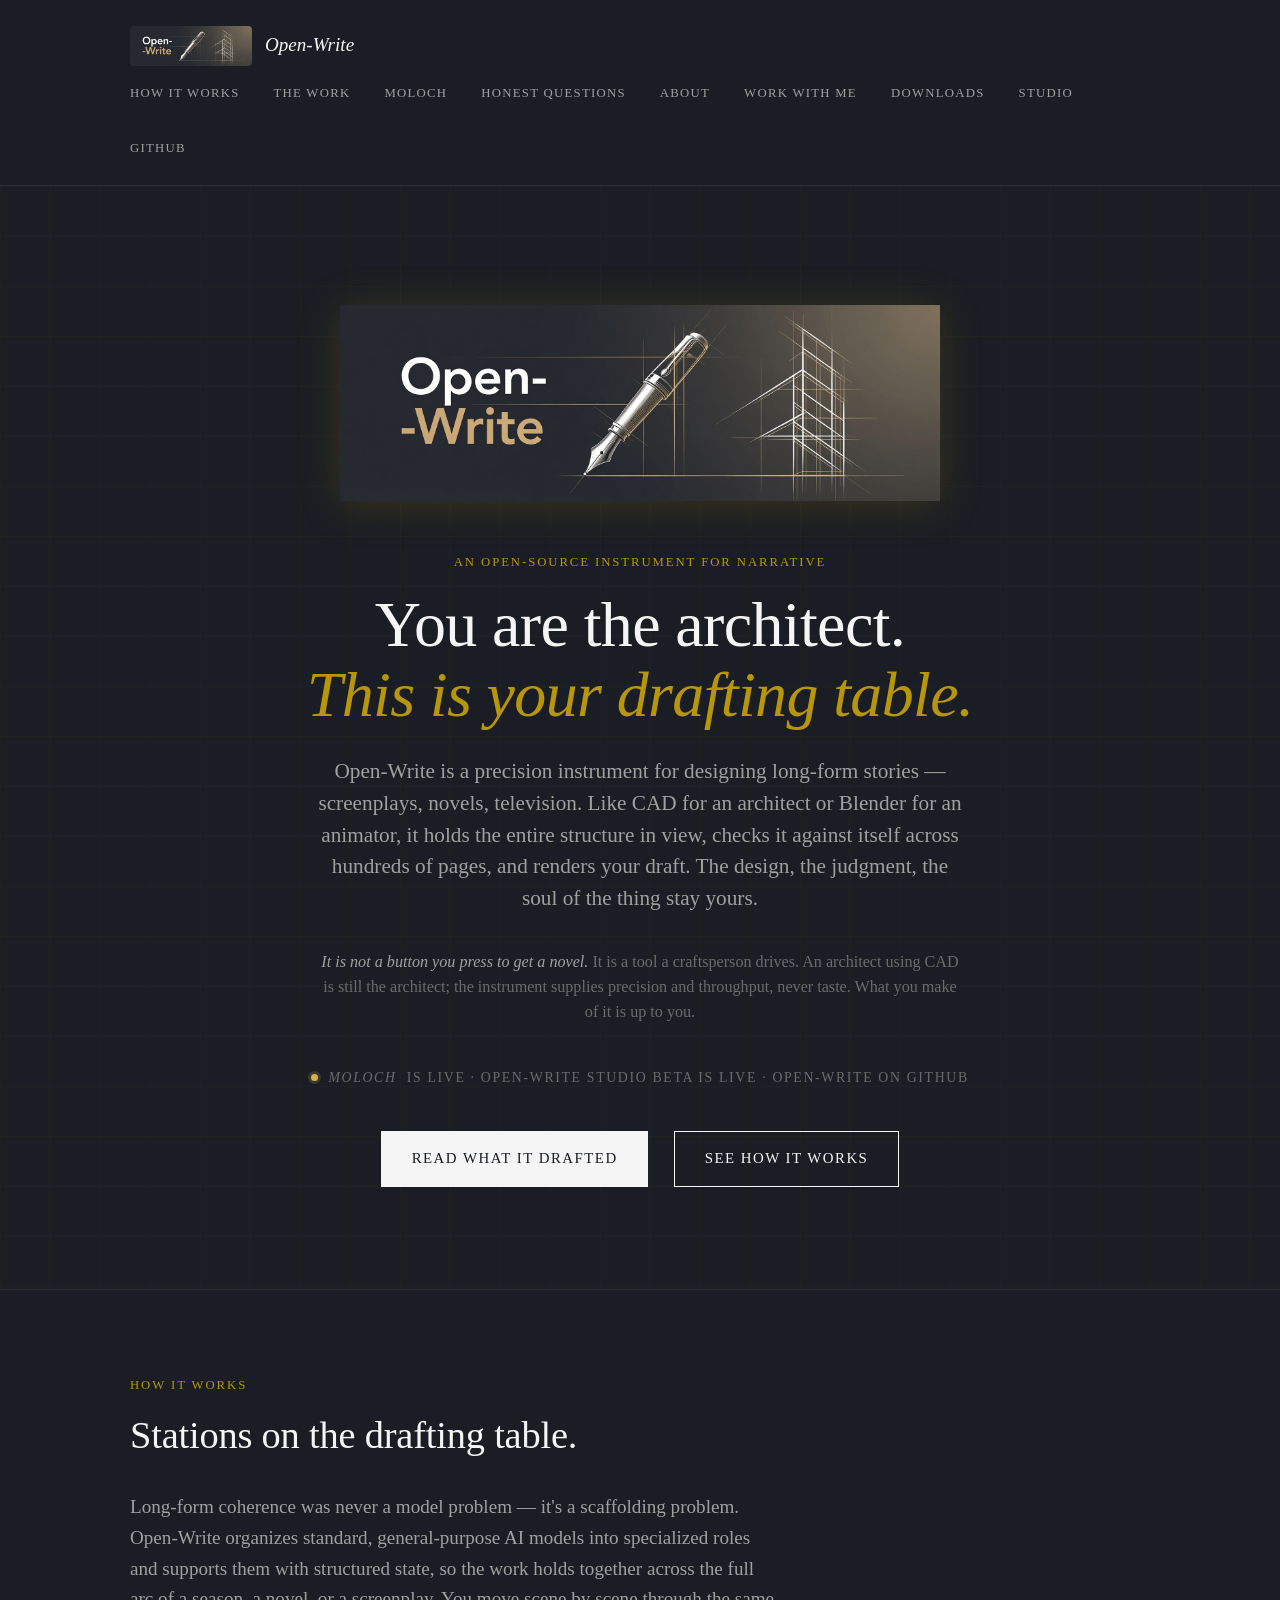
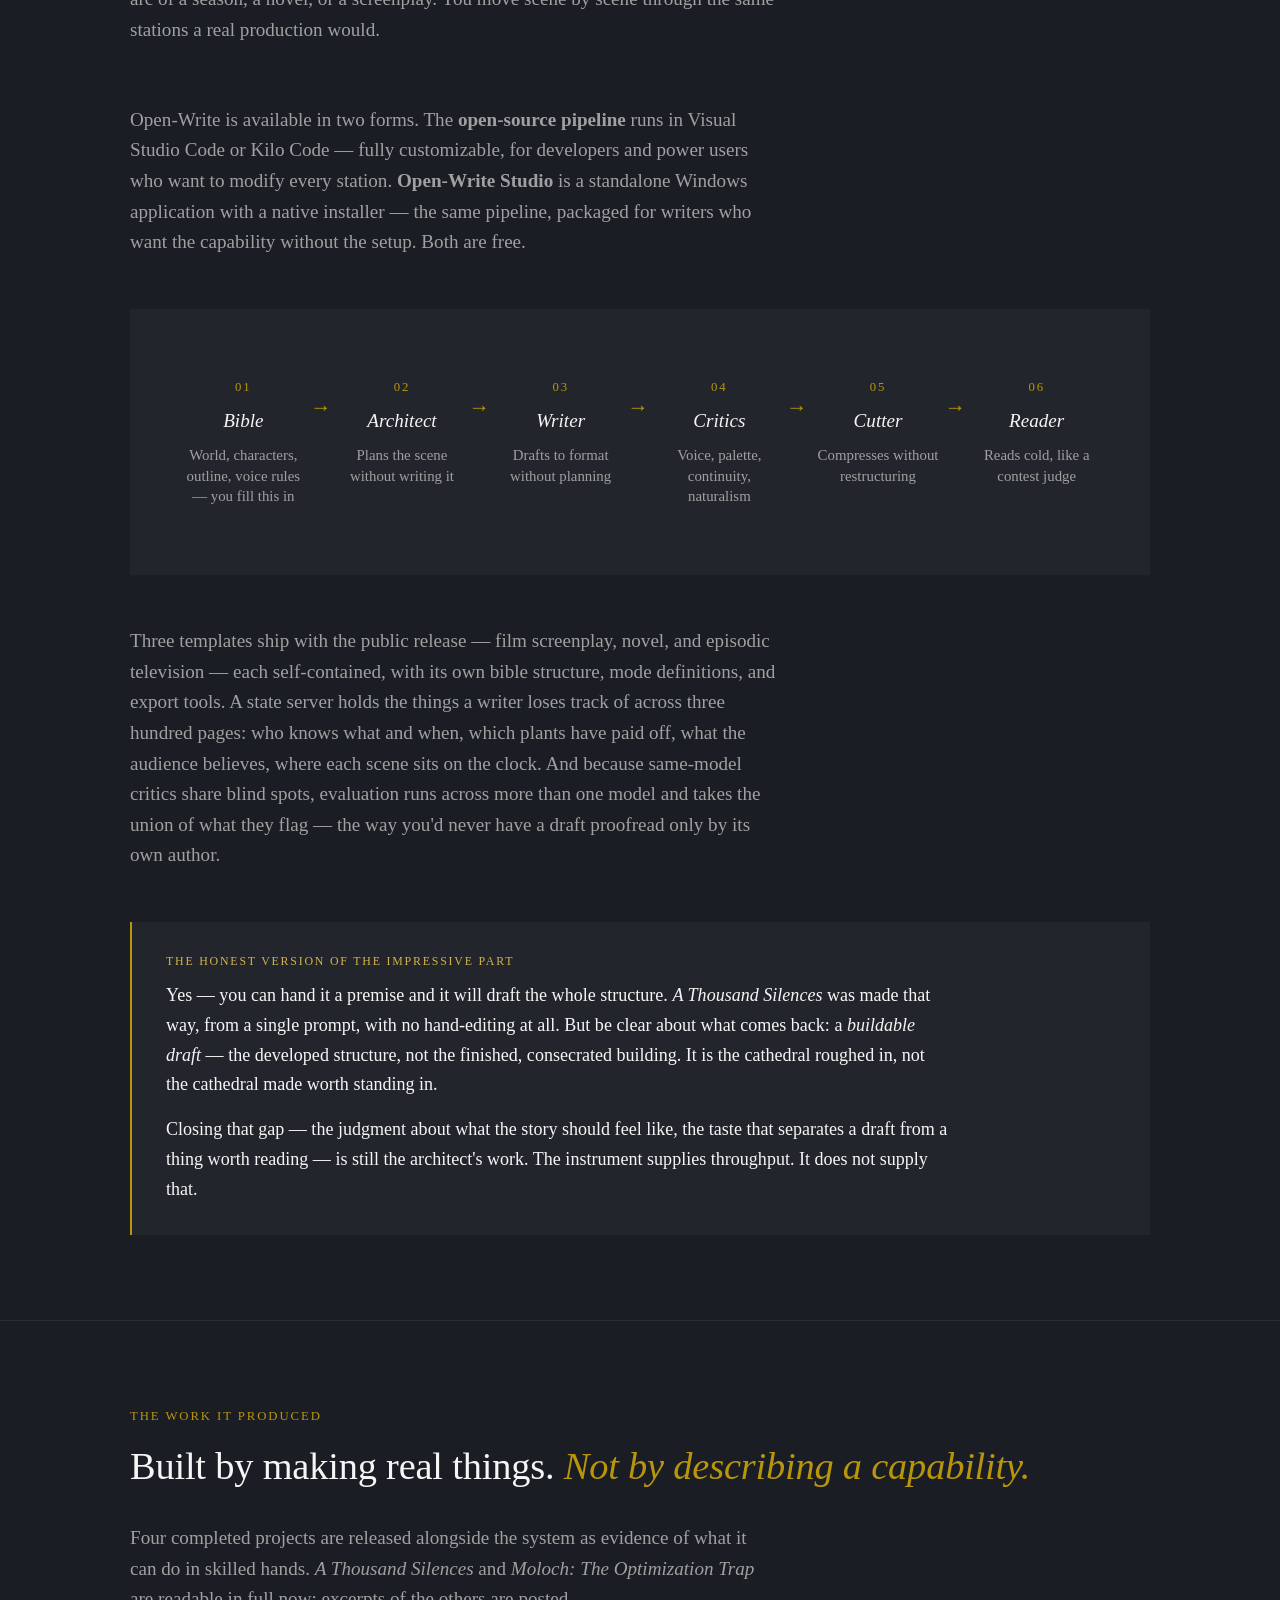
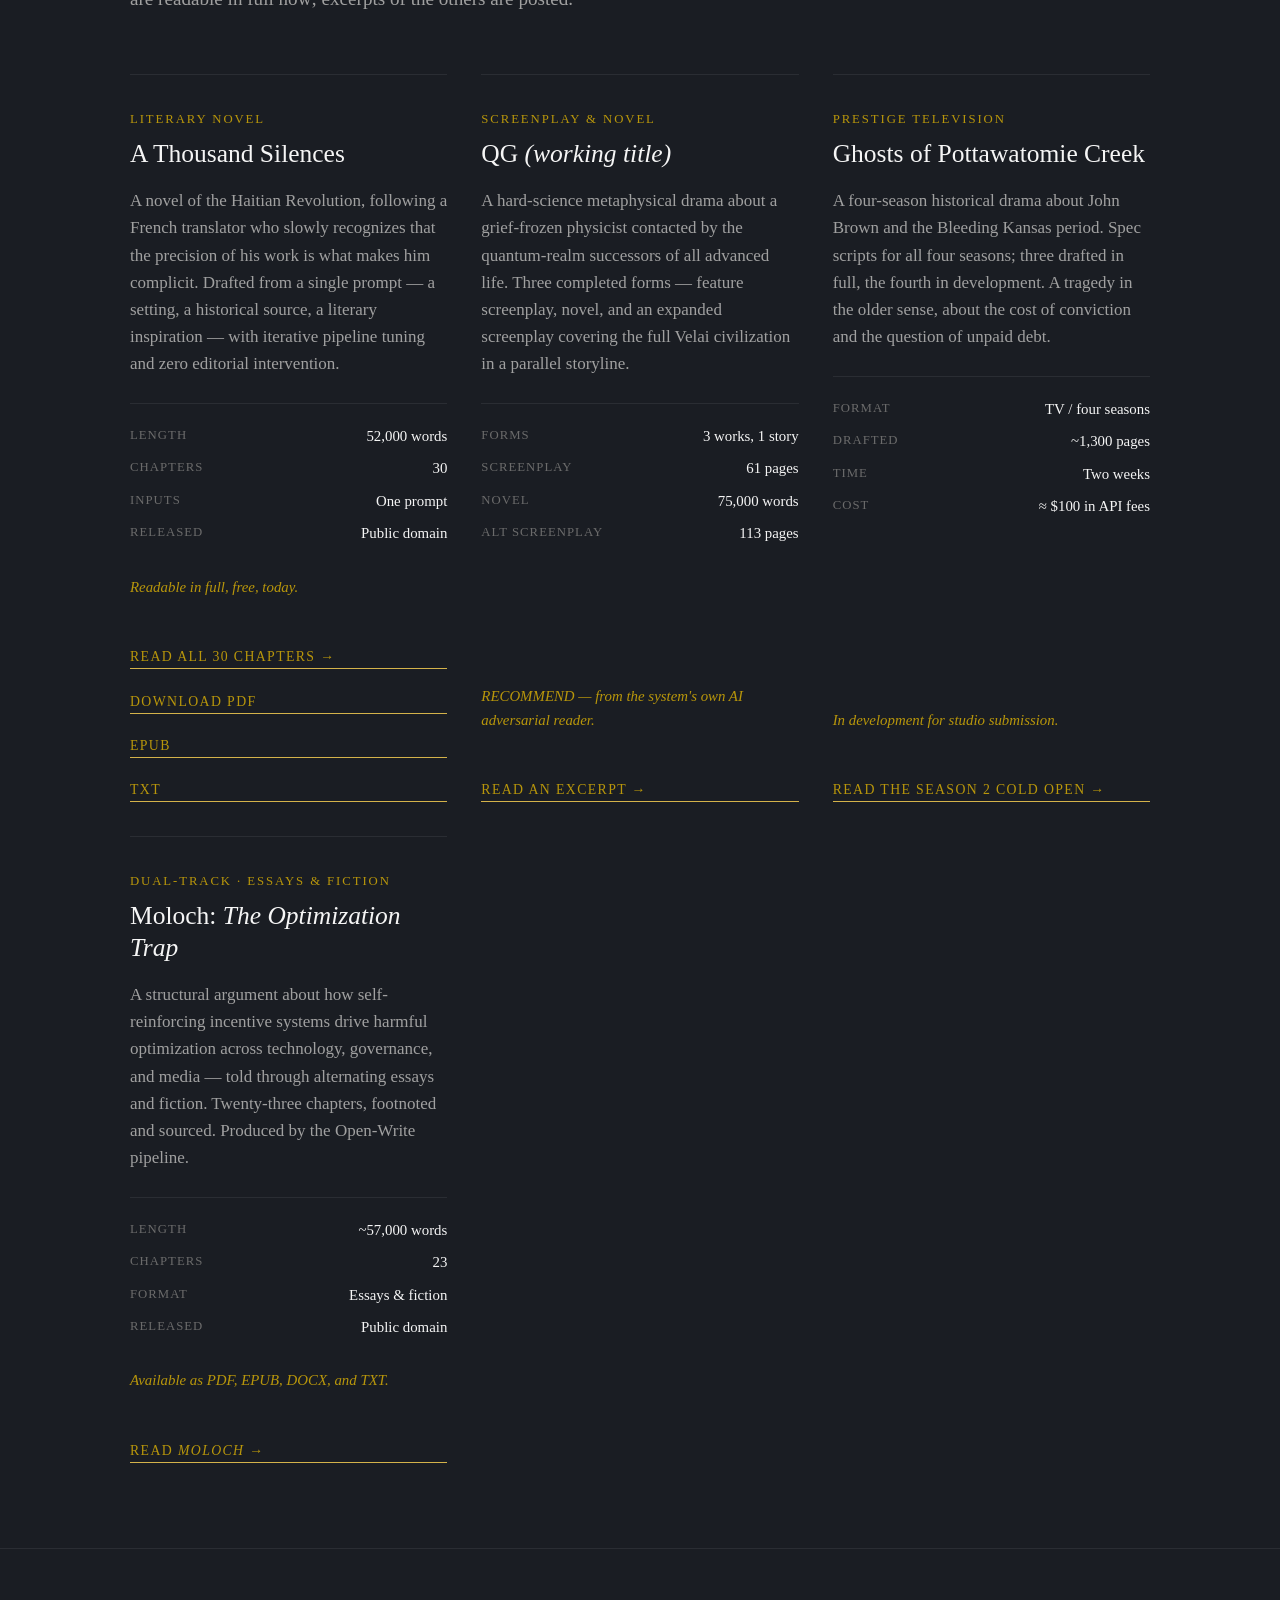
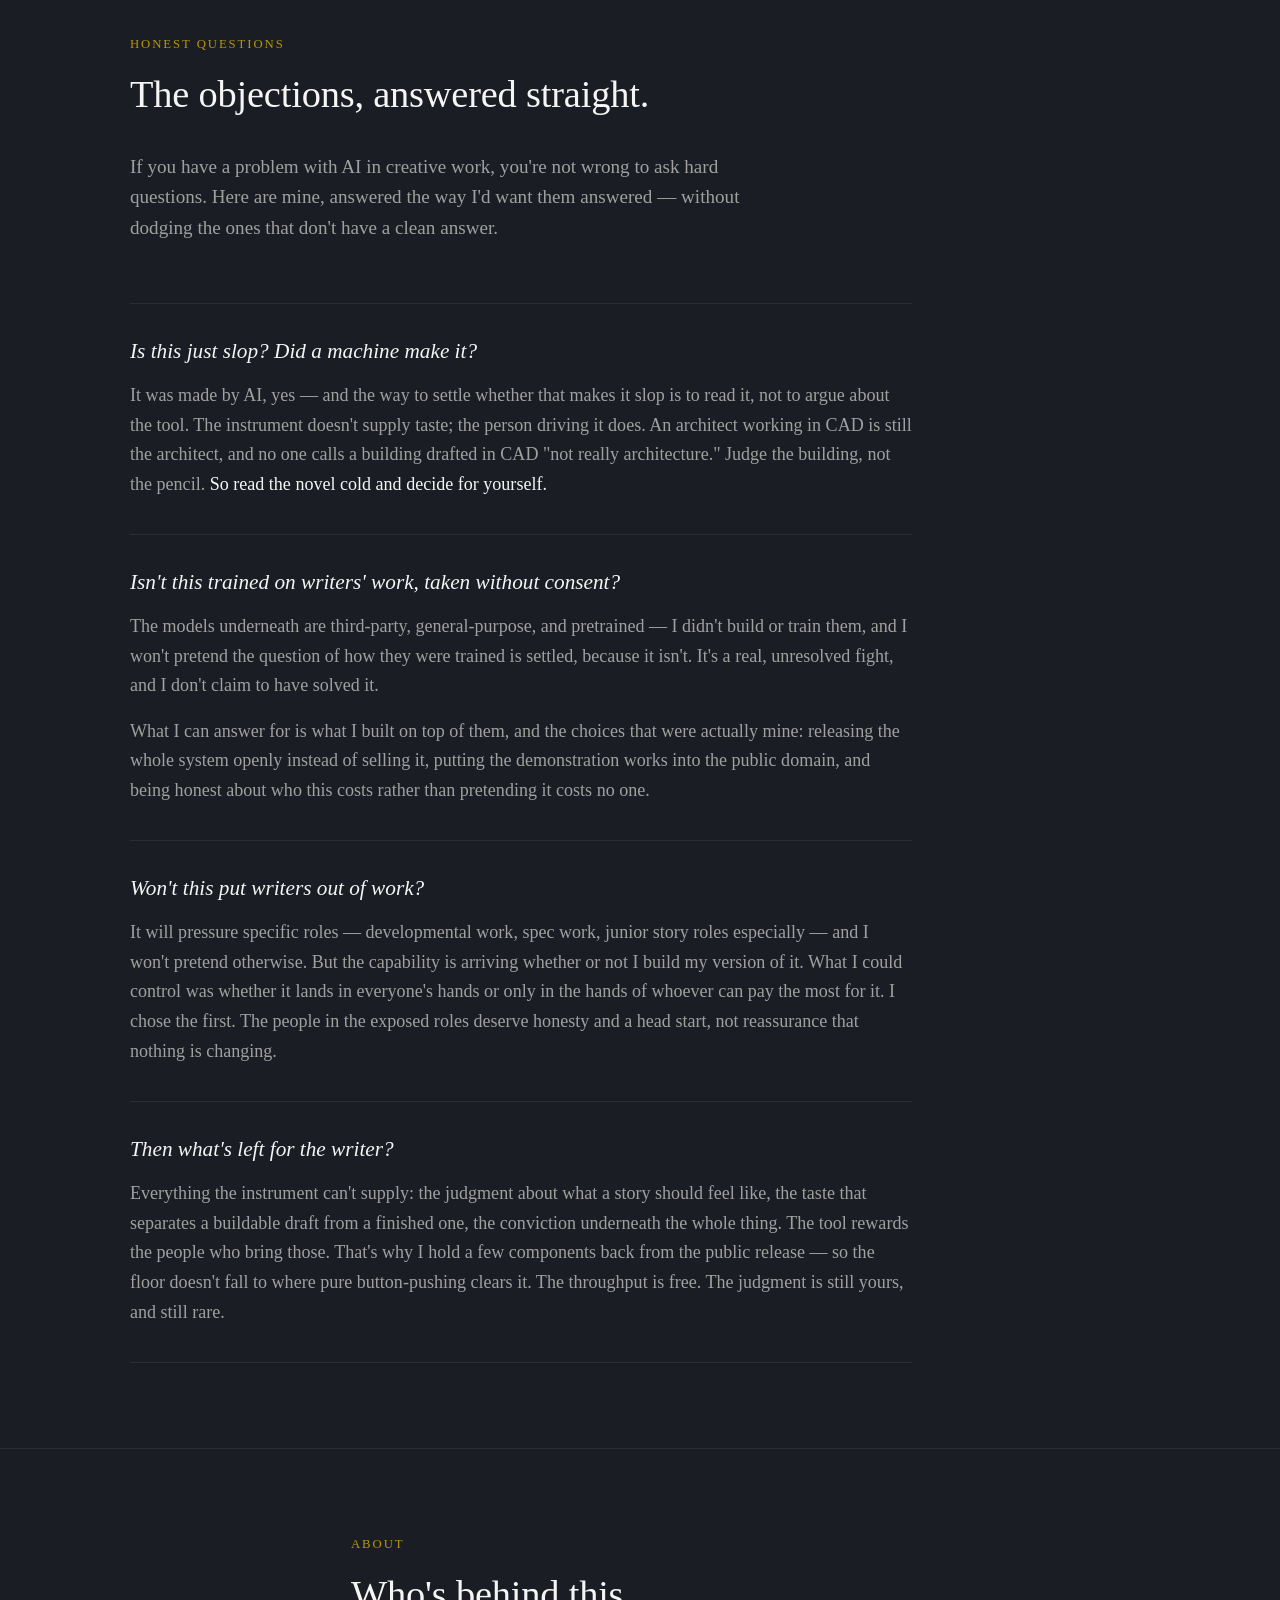
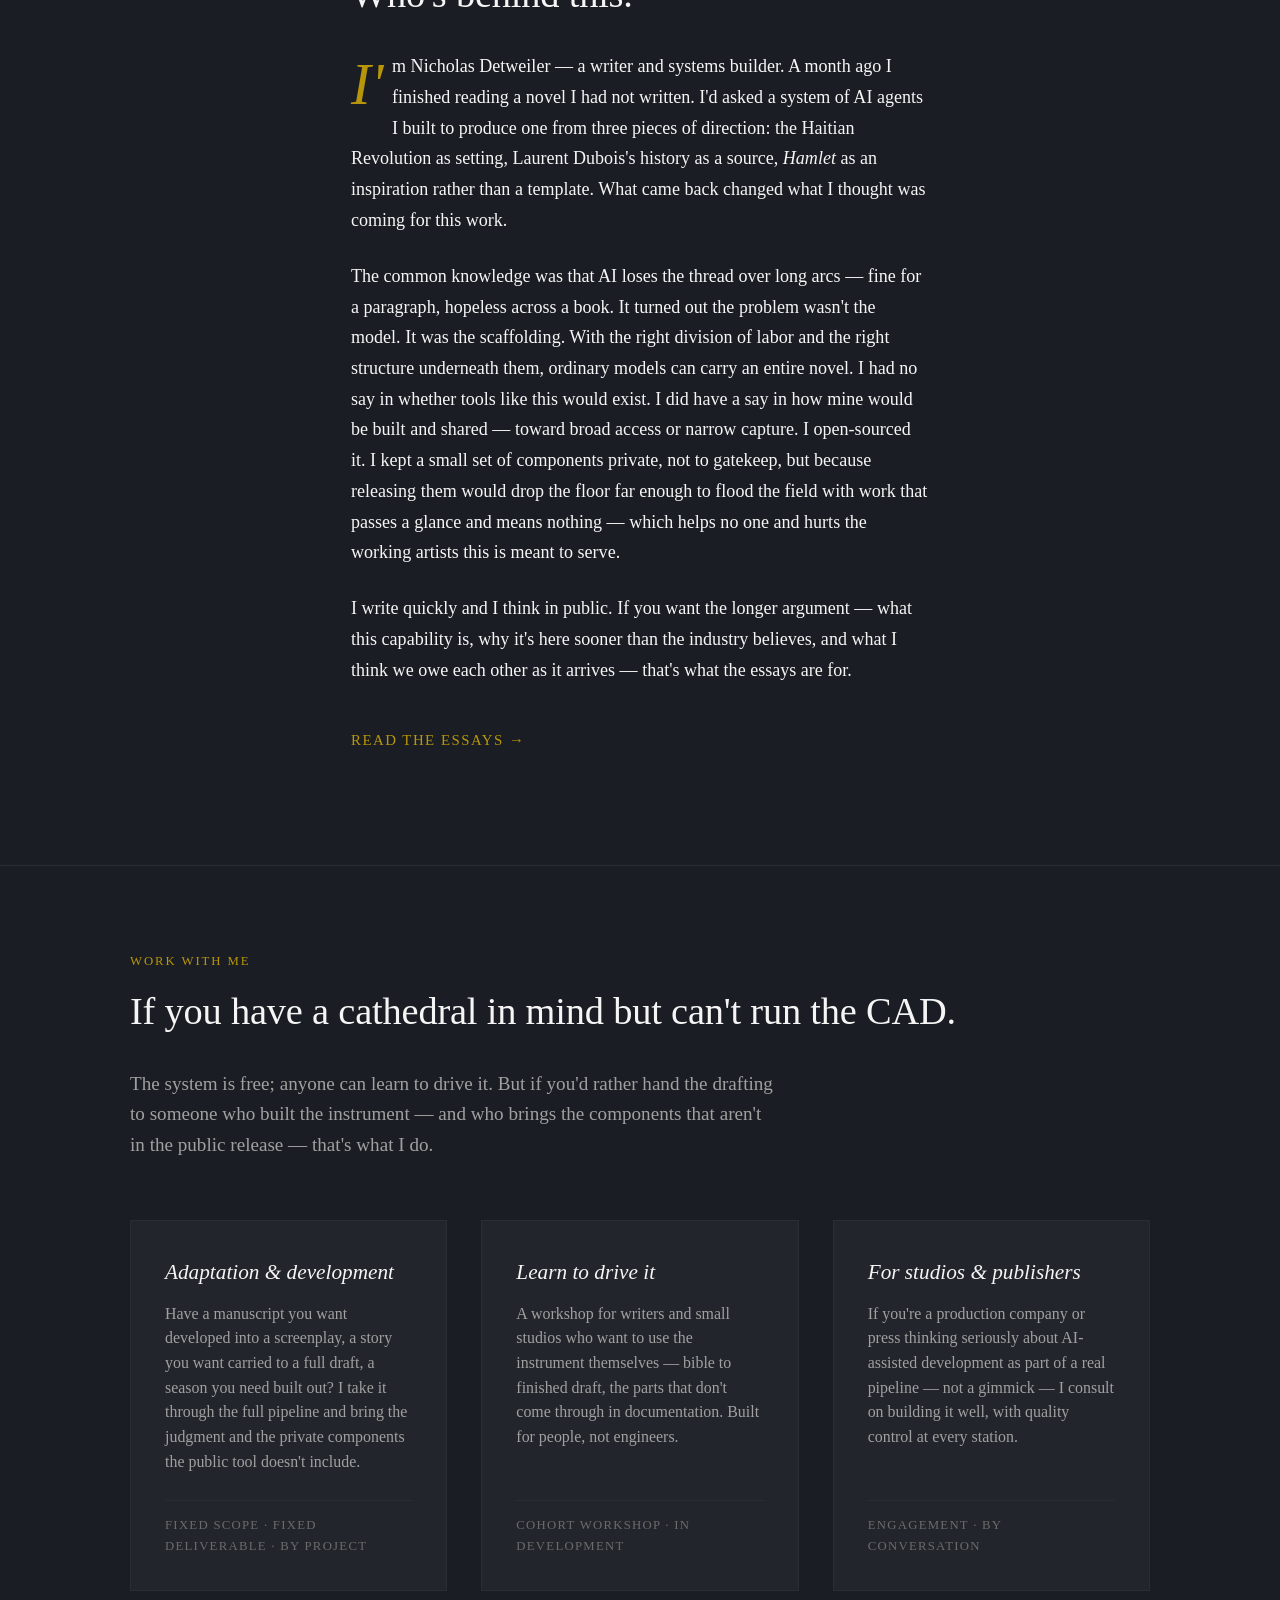
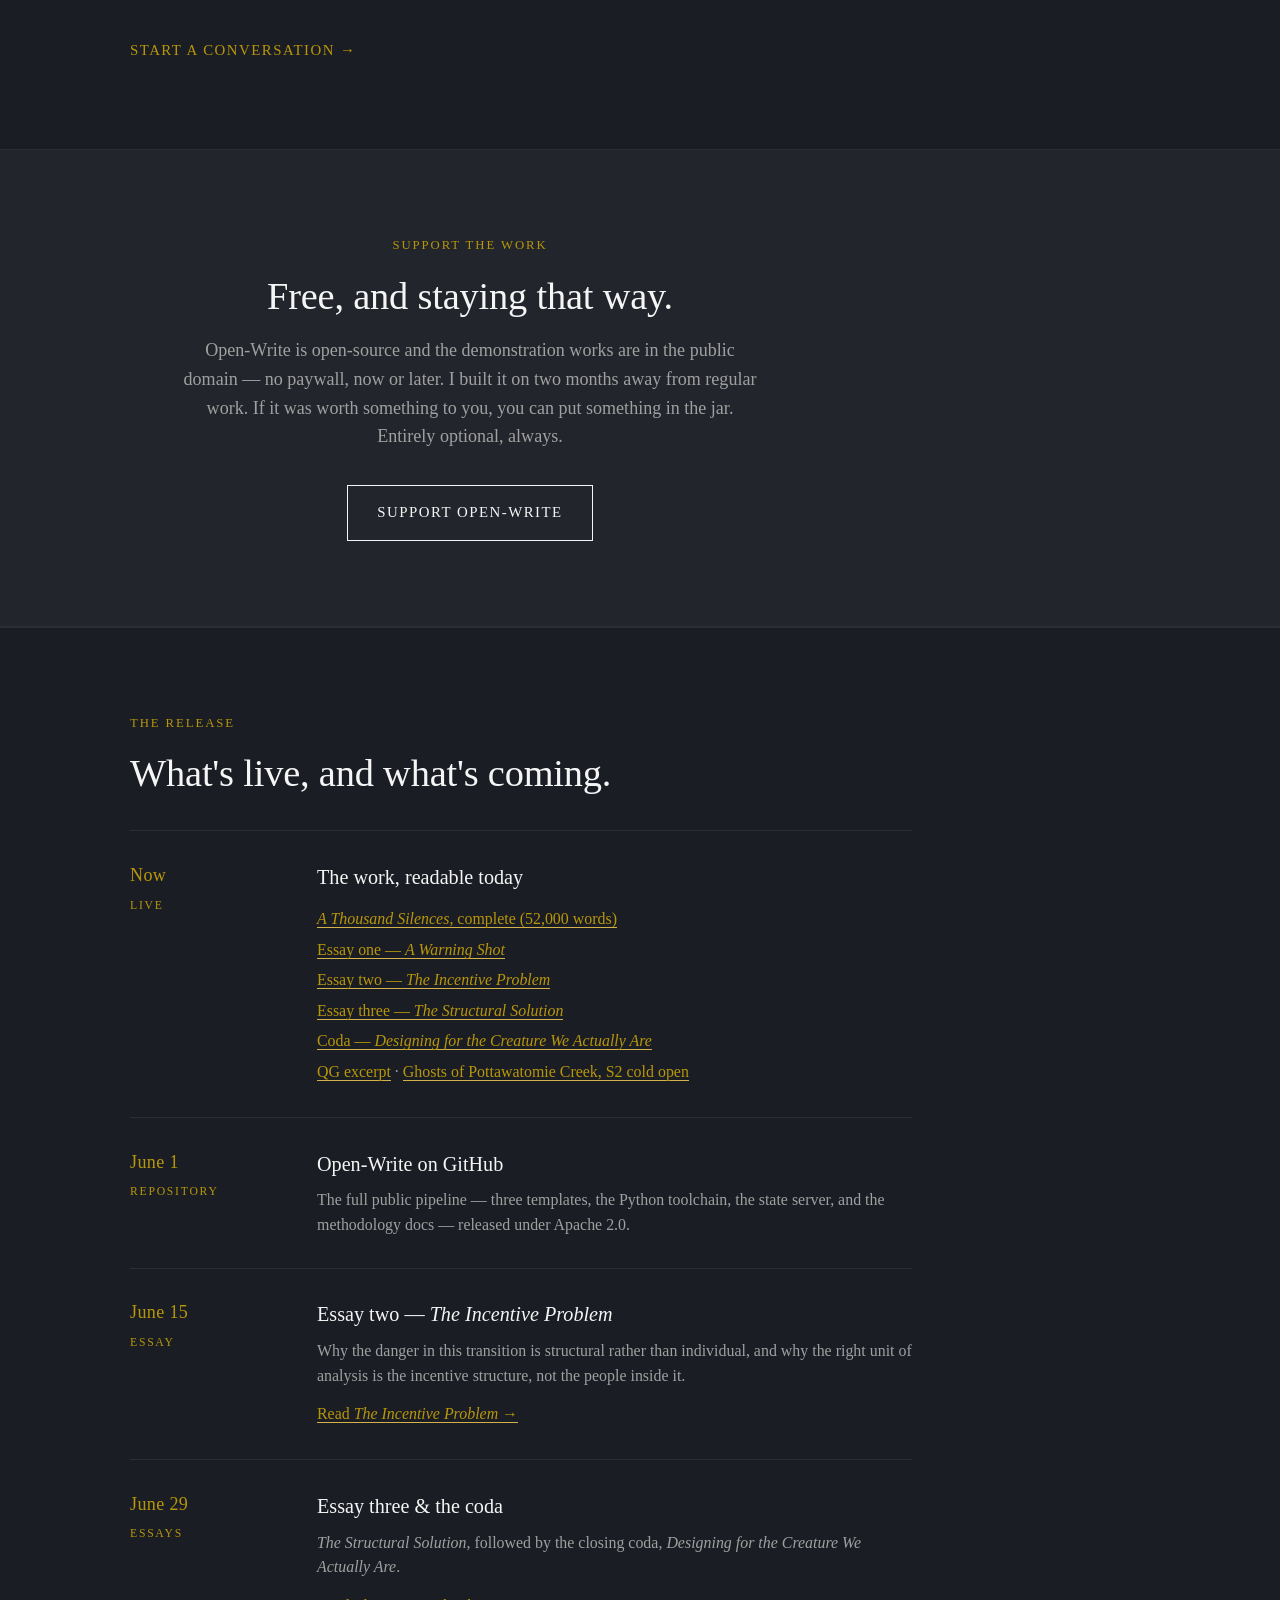
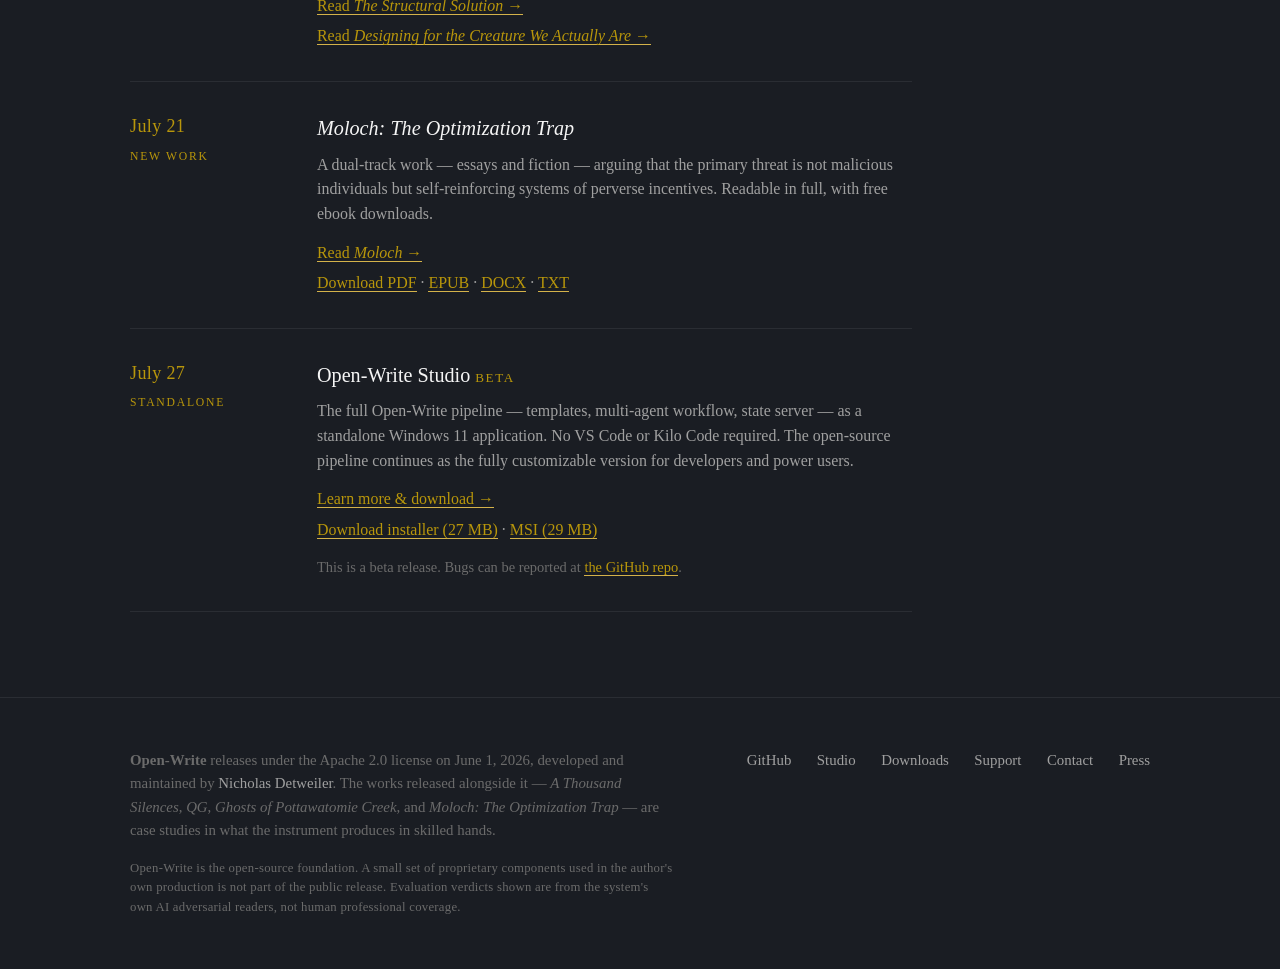
==== commit 5d31ce72: "Add centralized downloads page with Software and Media sections - Create downloads.html with two sec" ====
--- a/index.html
+++ b/index.html
@@ -36,6 +36,7 @@
       <a href="#questions">Honest questions</a>
       <a href="#about">About</a>
       <a href="#hire">Work with me</a>
+      <a href="downloads.html">Downloads</a>
       <a href="open-write-studio.html">Studio</a>
       <a href="https://github.com/Open-Write/Open-Write" target="_blank" rel="noopener">GitHub</a>
     </nav>
@@ -358,6 +359,7 @@
     <div class="links">
       <a href="https://github.com/Open-Write/Open-Write" target="_blank" rel="noopener">GitHub</a>
       <a href="https://github.com/fredbrown1856/open-write-studio" target="_blank" rel="noopener">Studio</a>
+      <a href="downloads.html">Downloads</a>
       <a href="https://ko-fi.com/nicholasdetweiler" target="_blank" rel="noopener" id="support-link-footer">Support</a>
       <a href="mailto:open.write.studio@gmail.com">Contact</a>
       <a href="mailto:open.write.studio@gmail.com?subject=Press%20inquiry%20%E2%80%94%20Open-Write">Press</a>
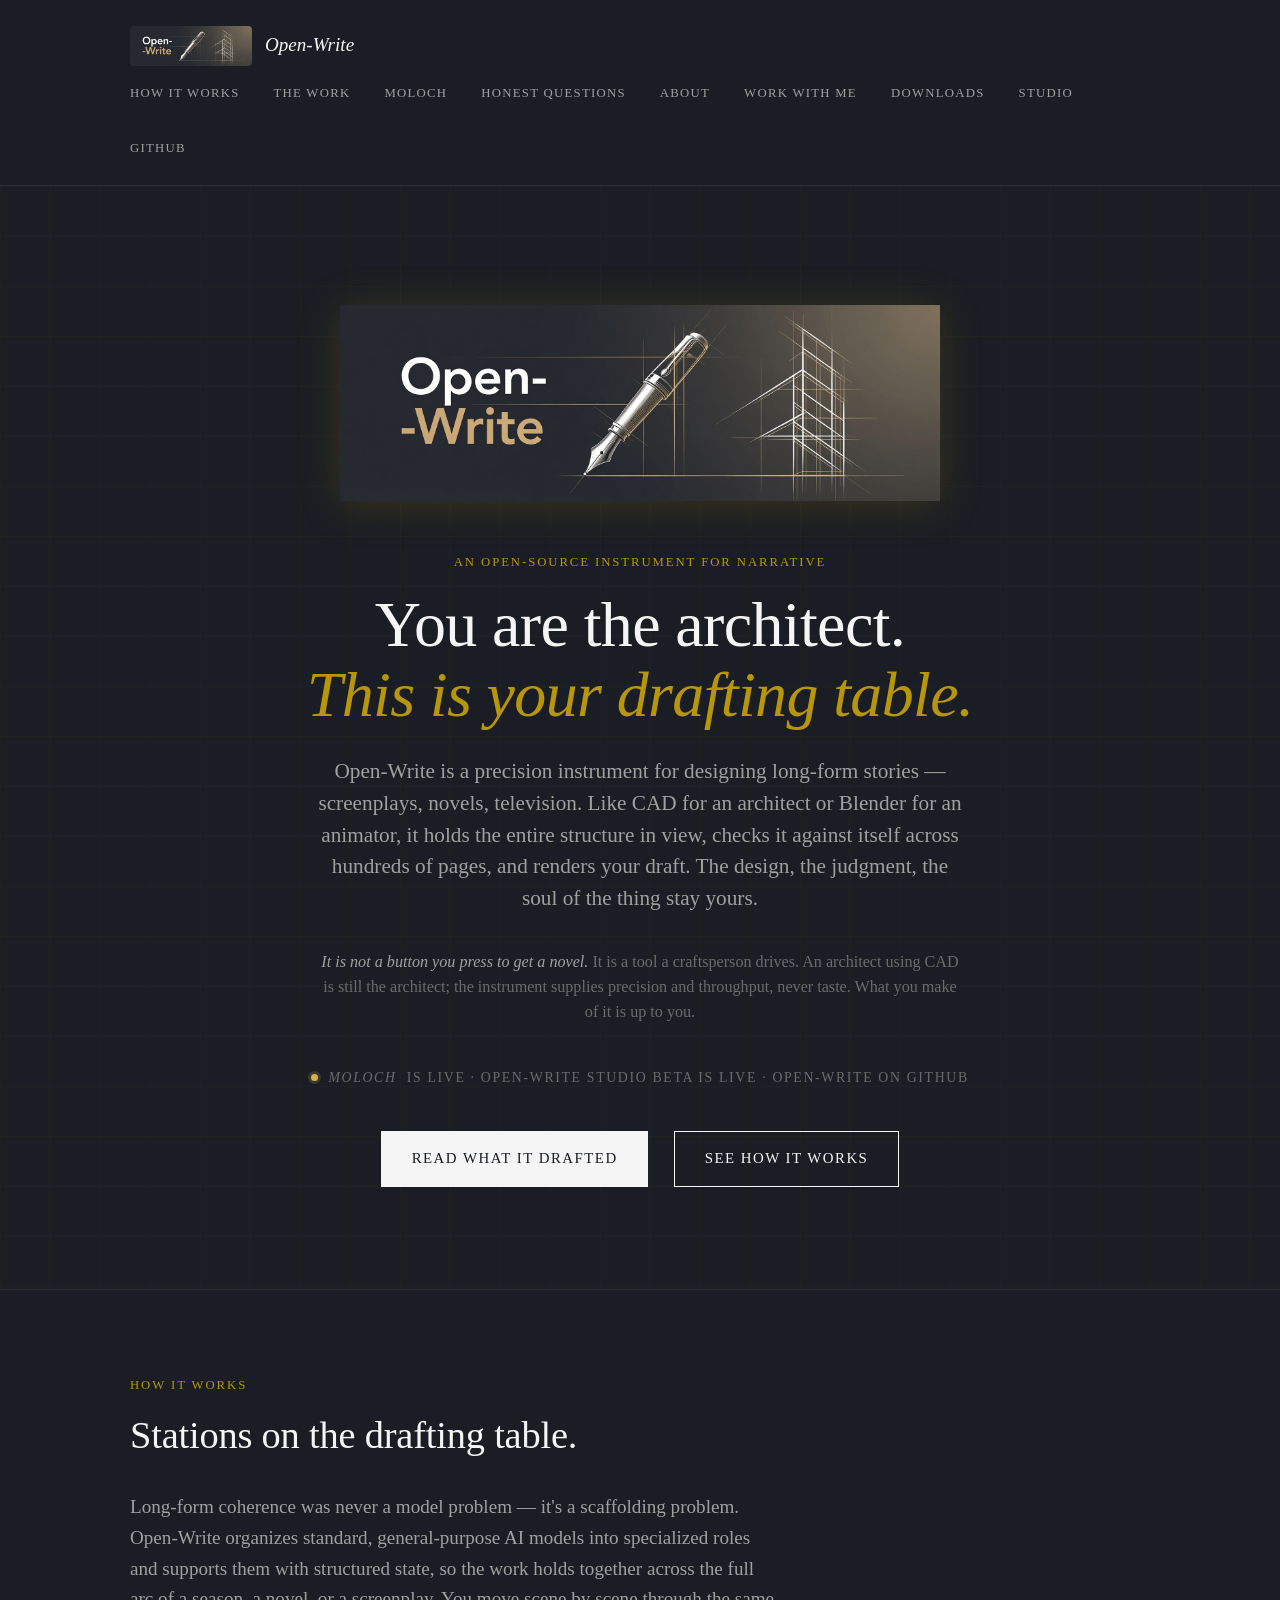
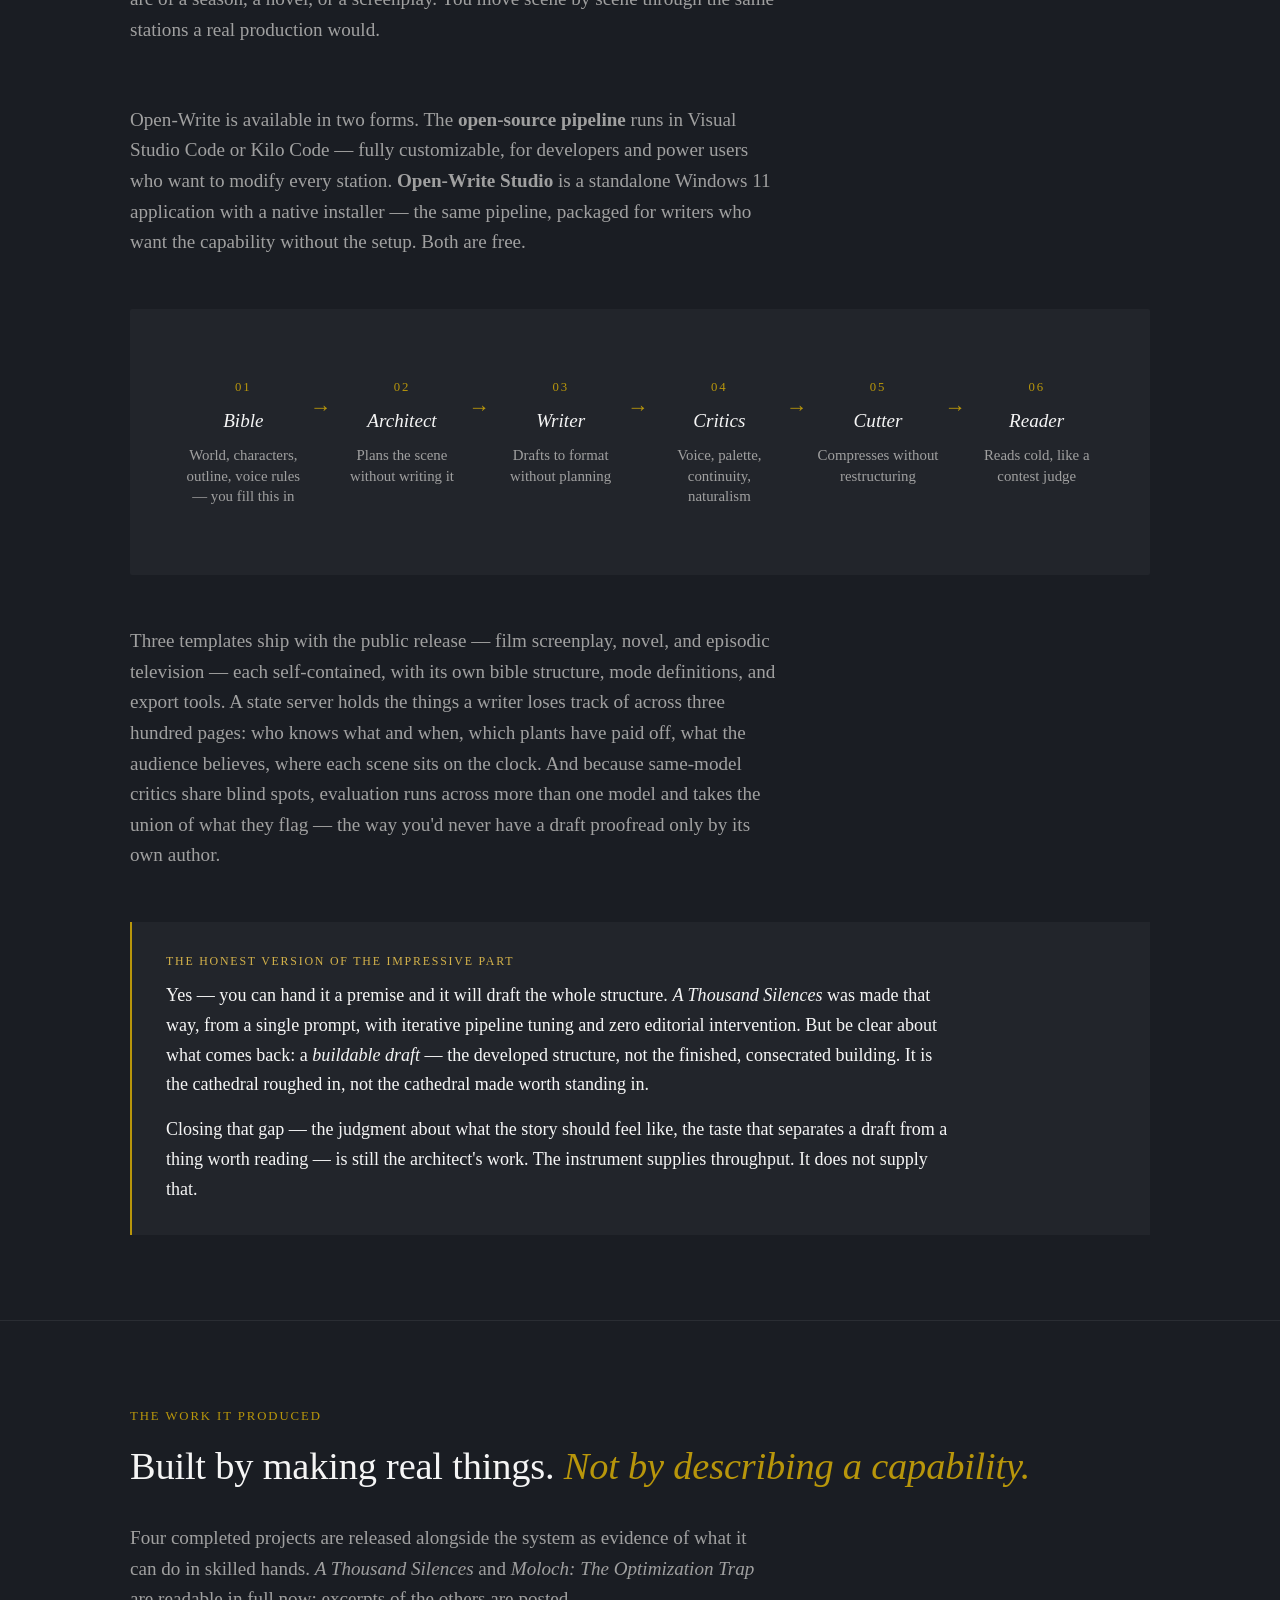
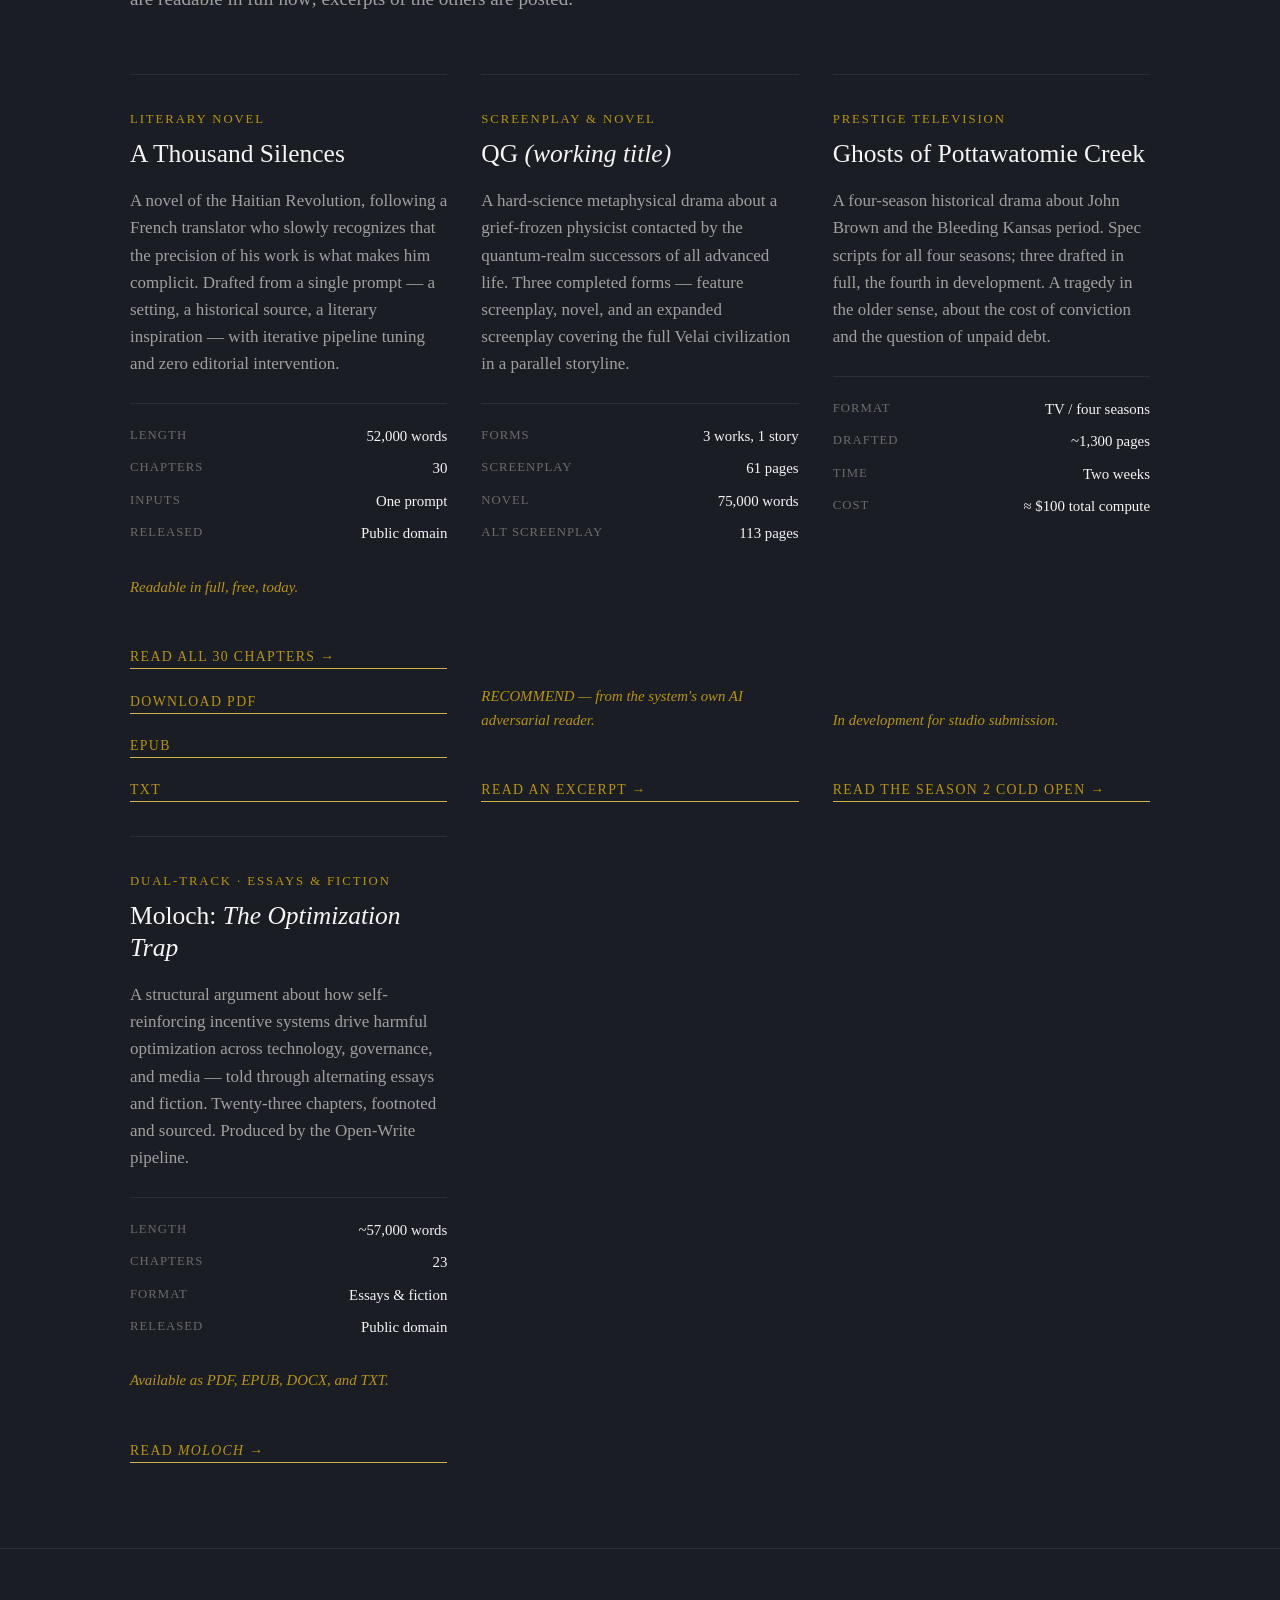
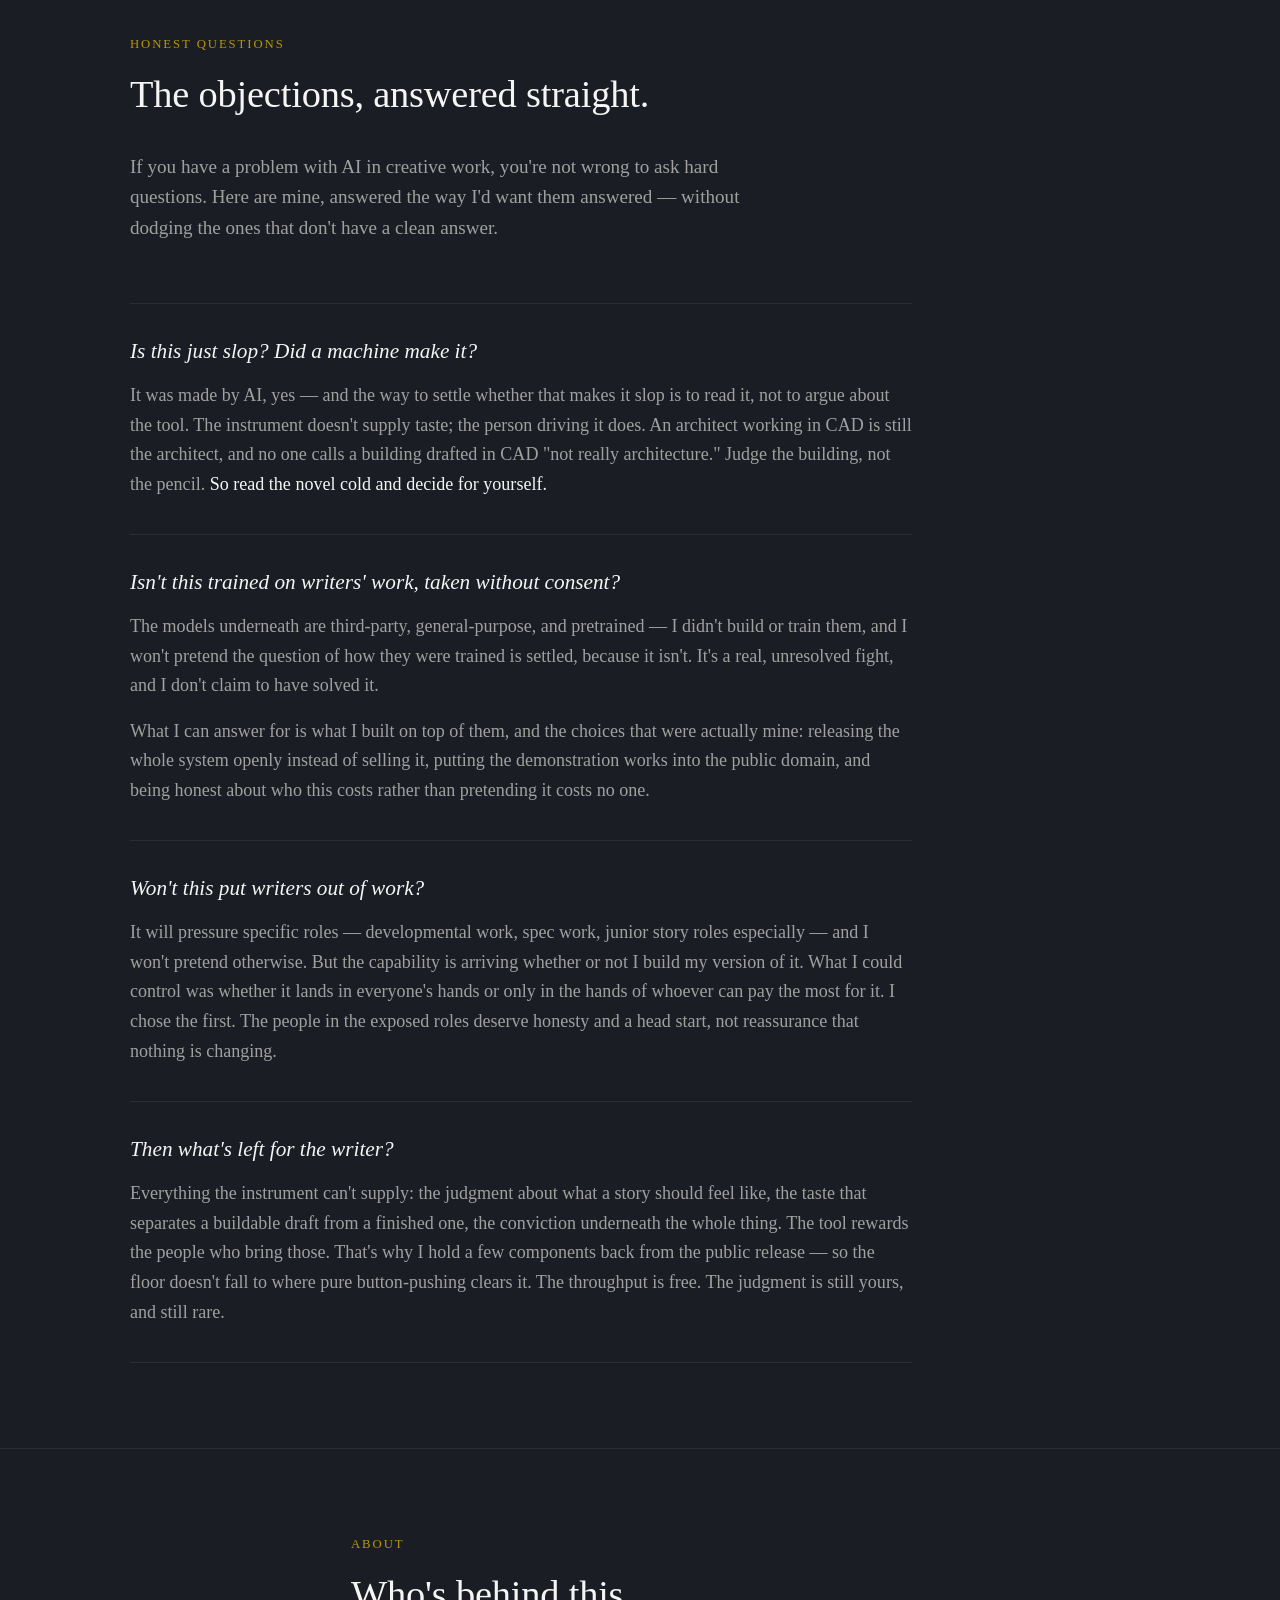
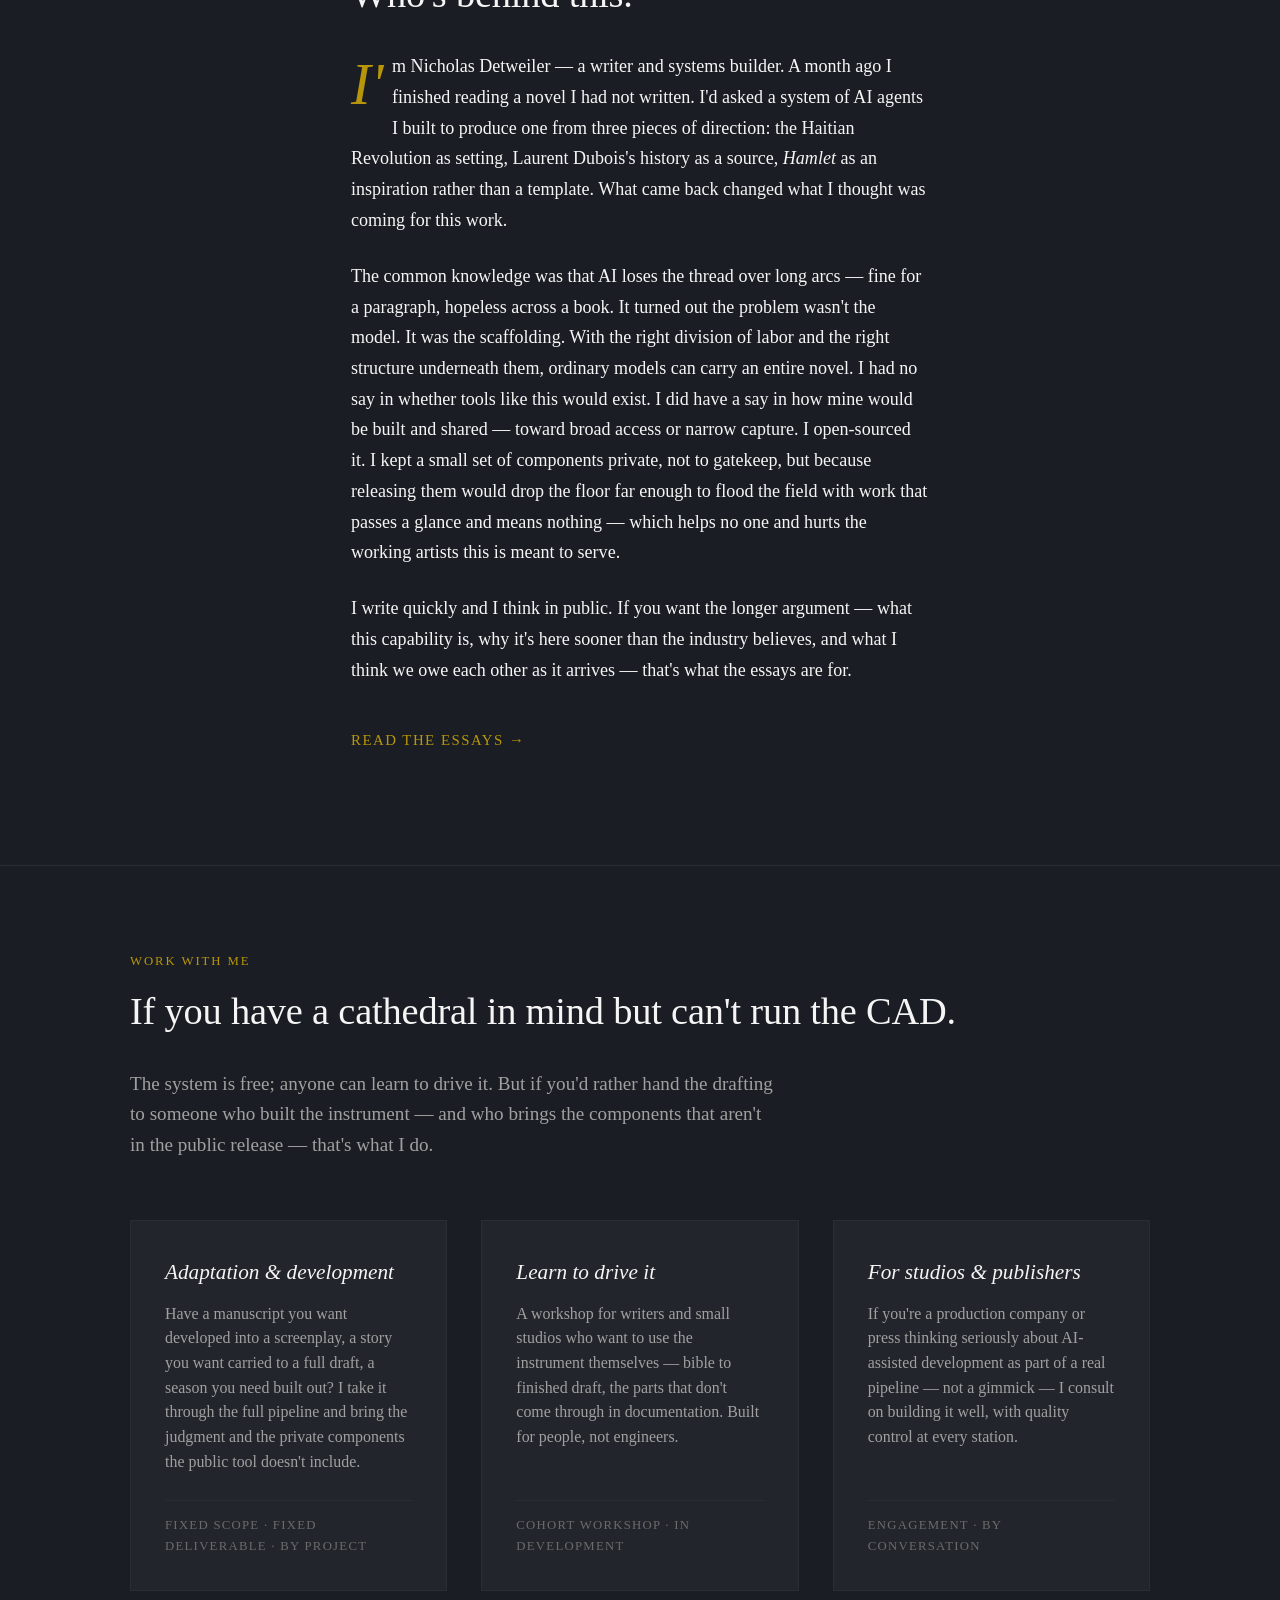
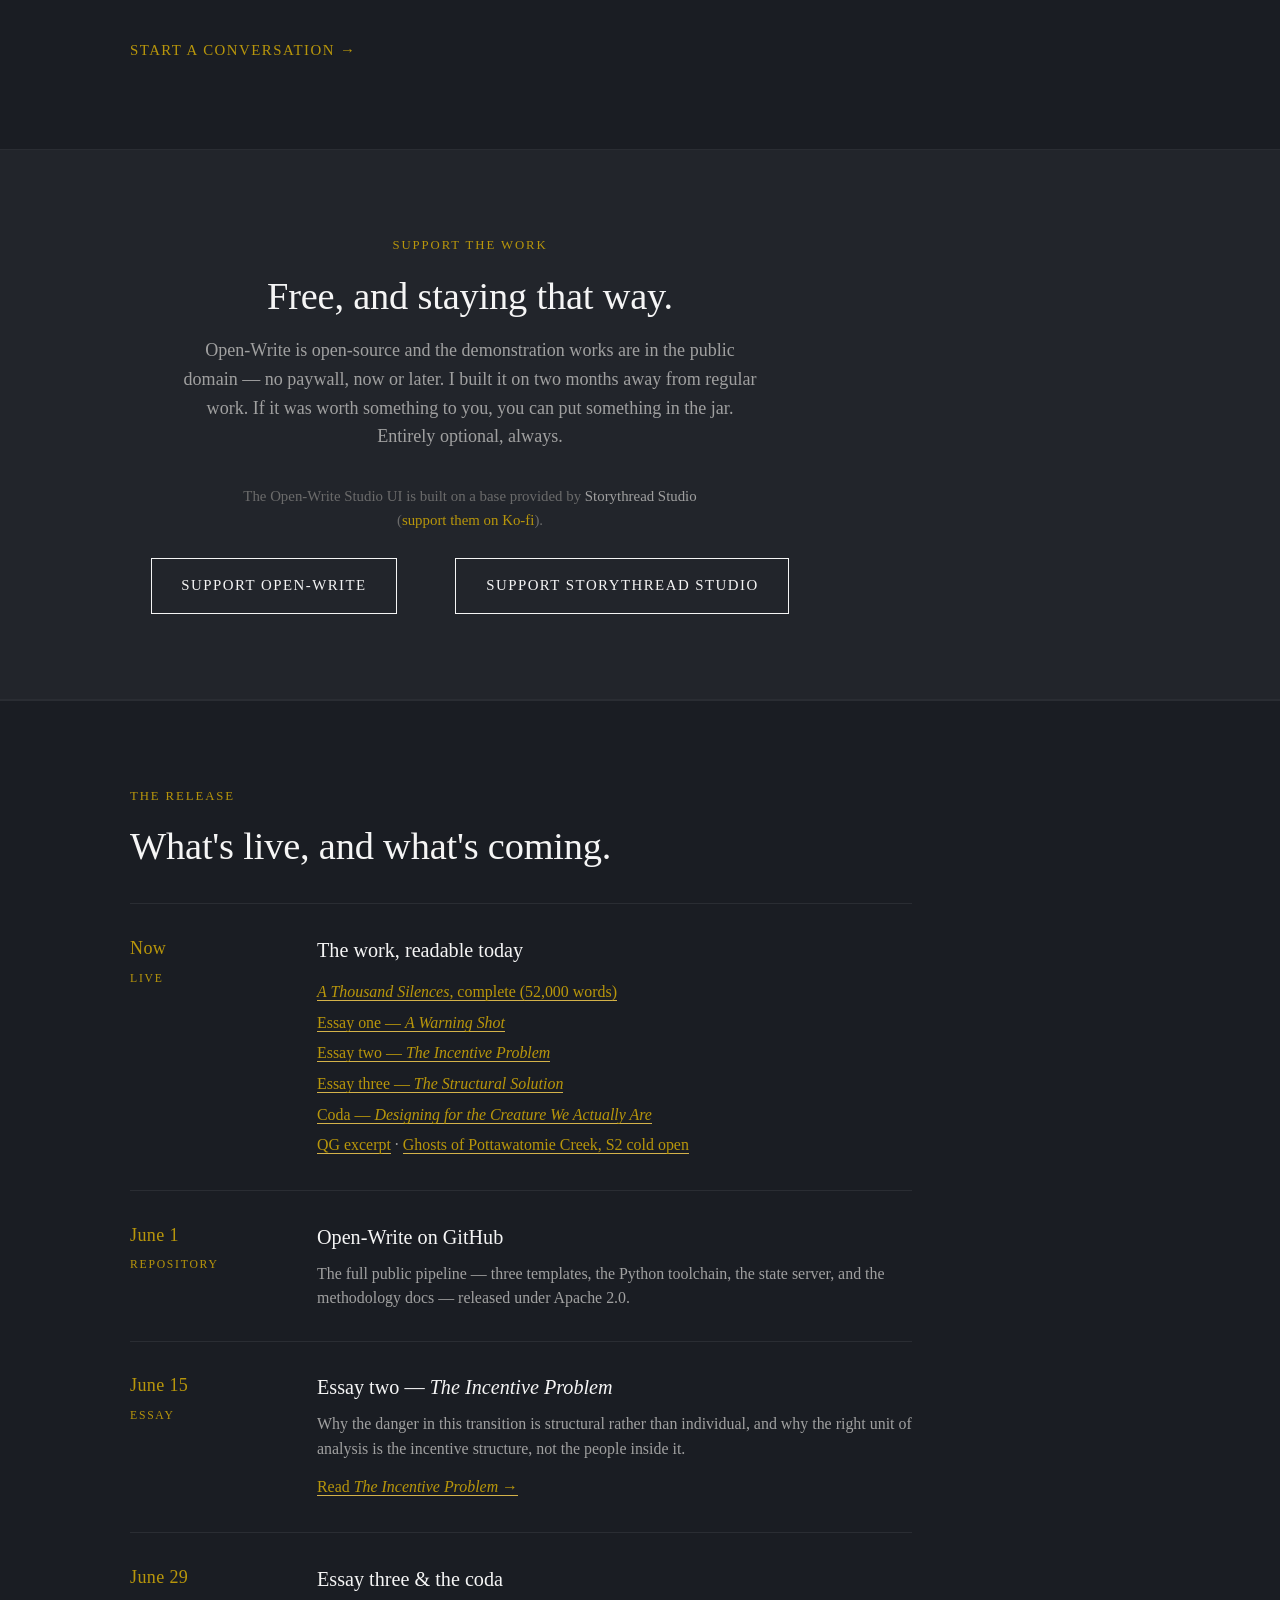
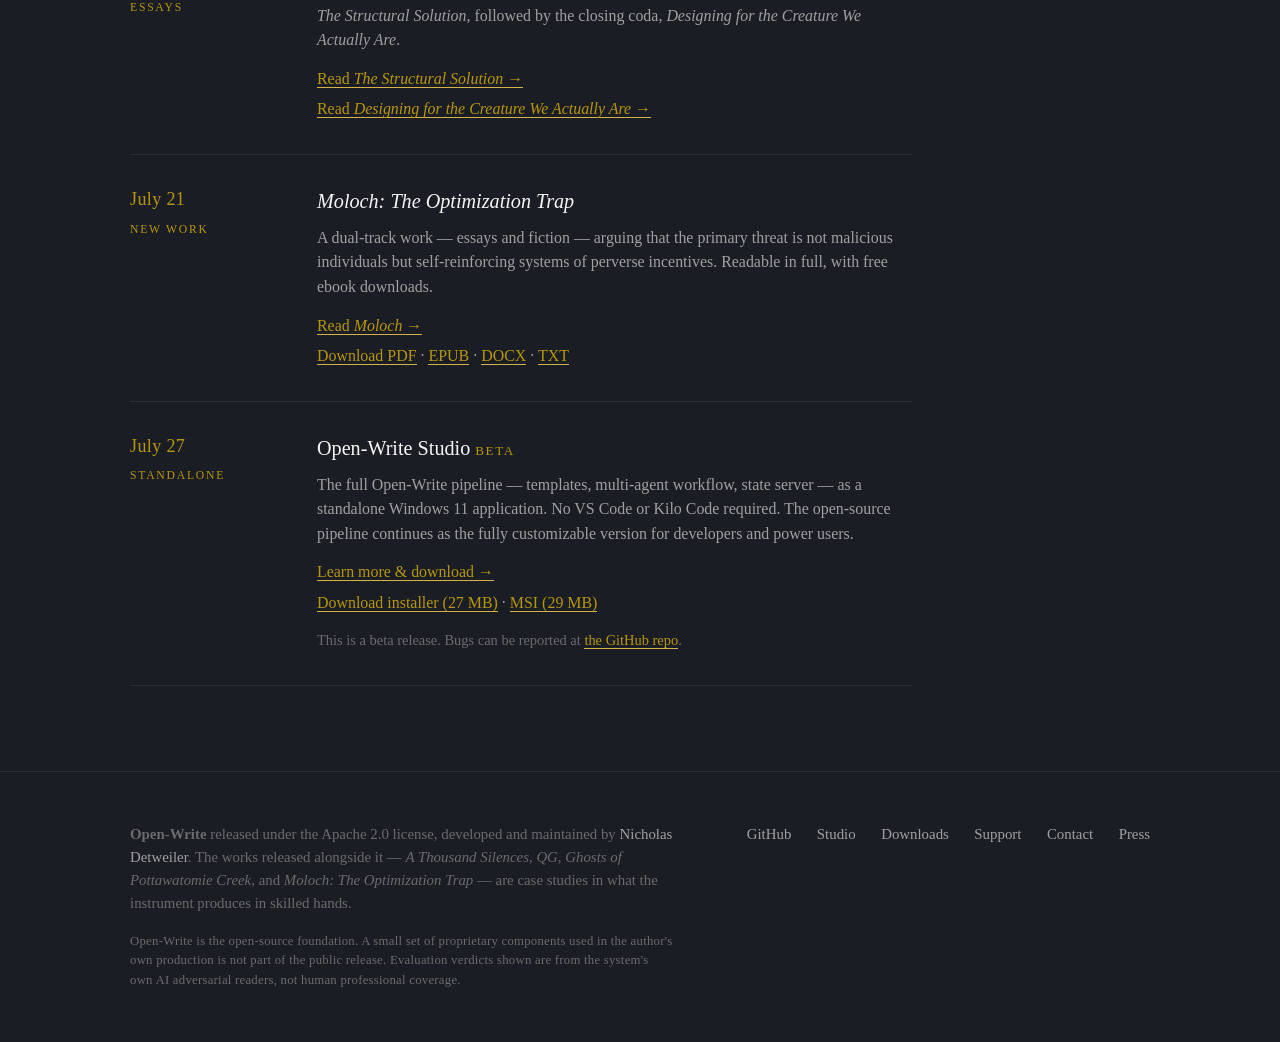
==== commit 3cf927db: "Audit fixes: footnotes, credit, claims, logos, email, tense - Re-run footnote conversion on moloch.h" ====
--- a/index.html
+++ b/index.html
@@ -71,7 +71,7 @@
       Long-form coherence was never a model problem — it's a scaffolding problem. Open-Write organizes standard, general-purpose AI models into specialized roles and supports them with structured state, so the work holds together across the full arc of a season, a novel, or a screenplay. You move scene by scene through the same stations a real production would.
     </p>
     <p class="section-intro" style="margin-bottom: 2.5rem;">
-      Open-Write is available in two forms. The <strong>open-source pipeline</strong> runs in Visual Studio Code or Kilo Code — fully customizable, for developers and power users who want to modify every station. <strong>Open-Write Studio</strong> is a standalone Windows application with a native installer — the same pipeline, packaged for writers who want the capability without the setup. Both are free.
+      Open-Write is available in two forms. The <strong>open-source pipeline</strong> runs in Visual Studio Code or Kilo Code — fully customizable, for developers and power users who want to modify every station. <strong>Open-Write Studio</strong> is a standalone Windows&nbsp;11 application with a native installer — the same pipeline, packaged for writers who want the capability without the setup. Both are free.
     </p>
 
     <div class="pipeline">
@@ -91,7 +91,7 @@
 
     <div class="callout">
       <div class="label">The honest version of the impressive part</div>
-      <p>Yes — you can hand it a premise and it will draft the whole structure. <em>A Thousand Silences</em> was made that way, from a single prompt, with no hand-editing at all. But be clear about what comes back: a <em>buildable draft</em> — the developed structure, not the finished, consecrated building. It is the cathedral roughed in, not the cathedral made worth standing in.</p>
+      <p>Yes — you can hand it a premise and it will draft the whole structure. <em>A Thousand Silences</em> was made that way, from a single prompt, with iterative pipeline tuning and zero editorial intervention. But be clear about what comes back: a <em>buildable draft</em> — the developed structure, not the finished, consecrated building. It is the cathedral roughed in, not the cathedral made worth standing in.</p>
       <p>Closing that gap — the judgment about what the story should feel like, the taste that separates a draft from a thing worth reading — is still the architect's work. The instrument supplies throughput. It does not supply that.</p>
     </div>
   </div>
@@ -147,7 +147,7 @@
           <li><span class="label">Format</span><span class="value">TV / four seasons</span></li>
           <li><span class="label">Drafted</span><span class="value">~1,300 pages</span></li>
           <li><span class="label">Time</span><span class="value">Two weeks</span></li>
-          <li><span class="label">Cost</span><span class="value">≈ $100 in API fees</span></li>
+          <li><span class="label">Cost</span><span class="value">≈ $100 total compute</span></li>
         </ul>
         <p class="verdict">In development for studio submission.</p>
         <a class="read-link" href="gopc-excerpt.html">Read the Season 2 cold open →</a>
@@ -263,7 +263,11 @@
       <div class="eyebrow">Support the work</div>
       <h2>Free, and staying that way.</h2>
       <p>Open-Write is open-source and the demonstration works are in the public domain — no paywall, now or later. I built it on two months away from regular work. If it was worth something to you, you can put something in the jar. Entirely optional, always.</p>
-      <a class="btn secondary" href="https://ko-fi.com/nicholasdetweiler" target="_blank" rel="noopener" id="support-link">Support Open-Write</a>
+      <p style="margin-bottom: 1.5rem; font-size: 0.875rem; color: var(--muted);">The Open-Write Studio UI is built on a base provided by <strong style="color: var(--ink-soft); font-weight: 400;">Storythread&nbsp;Studio</strong> (<a href="https://ko-fi.com/storythreadstudio" target="_blank" rel="noopener">support&nbsp;them&nbsp;on&nbsp;Ko-fi</a>).</p>
+      <div style="display: flex; gap: 1rem; flex-wrap: wrap; justify-content: center;">
+        <a class="btn secondary" href="https://ko-fi.com/nicholasdetweiler" target="_blank" rel="noopener" id="support-link">Support Open-Write</a>
+        <a class="btn secondary" href="https://ko-fi.com/storythreadstudio" target="_blank" rel="noopener">Support Storythread Studio</a>
+      </div>
     </div>
   </div>
 </section>
@@ -352,7 +356,7 @@
 <footer>
   <div class="container">
     <div class="colophon">
-      <strong>Open-Write</strong> releases under the Apache 2.0 license on June 1, 2026, developed and maintained by <a href="#about">Nicholas Detweiler</a>.
+      <strong>Open-Write</strong> released under the Apache 2.0 license, developed and maintained by <a href="#about">Nicholas Detweiler</a>.
       The works released alongside it — <em>A Thousand Silences</em>, <em>QG</em>, <em>Ghosts of Pottawatomie Creek</em>, and <em>Moloch: The Optimization Trap</em> — are case studies in what the instrument produces in skilled hands.
       <div class="small-print">Open-Write is the open-source foundation. A small set of proprietary components used in the author's own production is not part of the public release. Evaluation verdicts shown are from the system's own AI adversarial readers, not human professional coverage.</div>
     </div>
--- a/open-write.css
+++ b/open-write.css
@@ -456,3 +456,18 @@
   pointer-events: none;
   z-index: -1;
 }
+
+/* Footnote superscript links */
+.fn {
+  font-size: 0.75em;
+  vertical-align: super;
+  line-height: 0;
+}
+.fn a {
+  color: var(--accent);
+  border-bottom: none;
+  text-decoration: none;
+}
+.fn a:hover {
+  color: var(--accent-soft);
+}
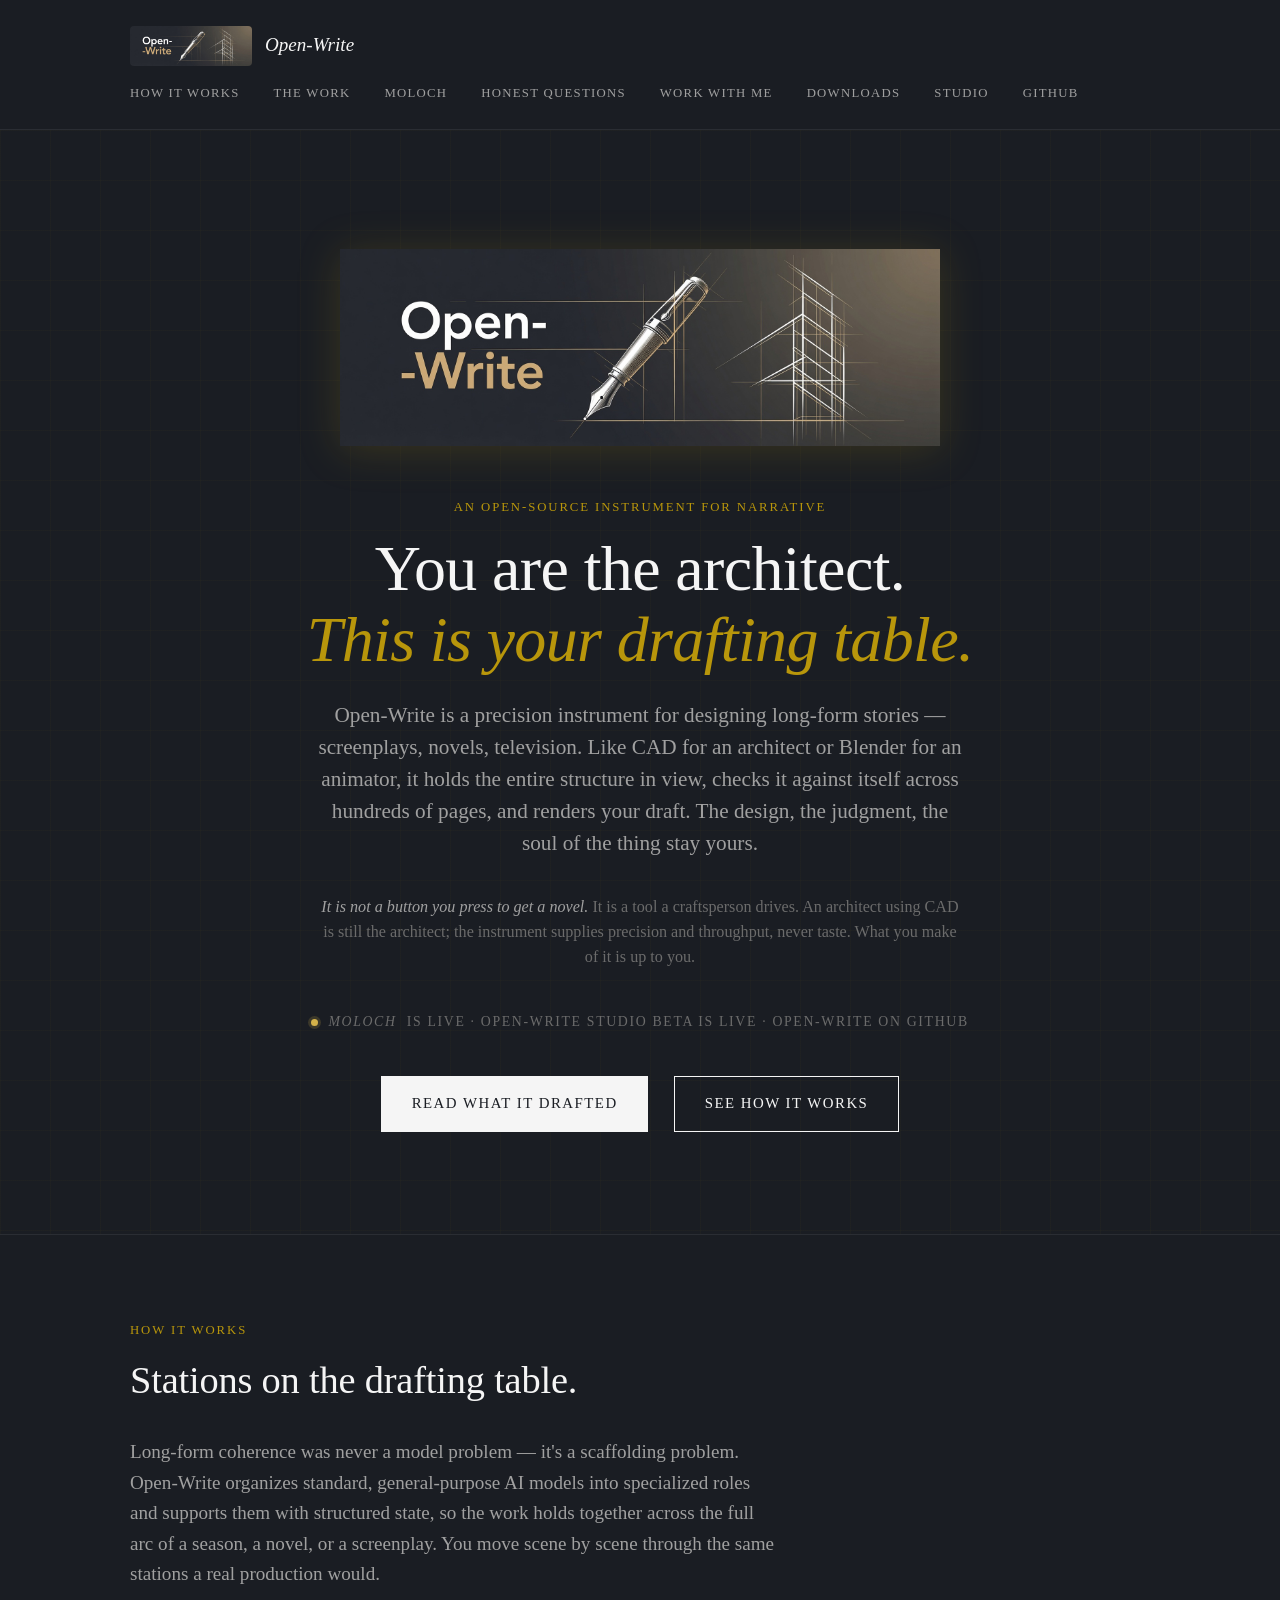
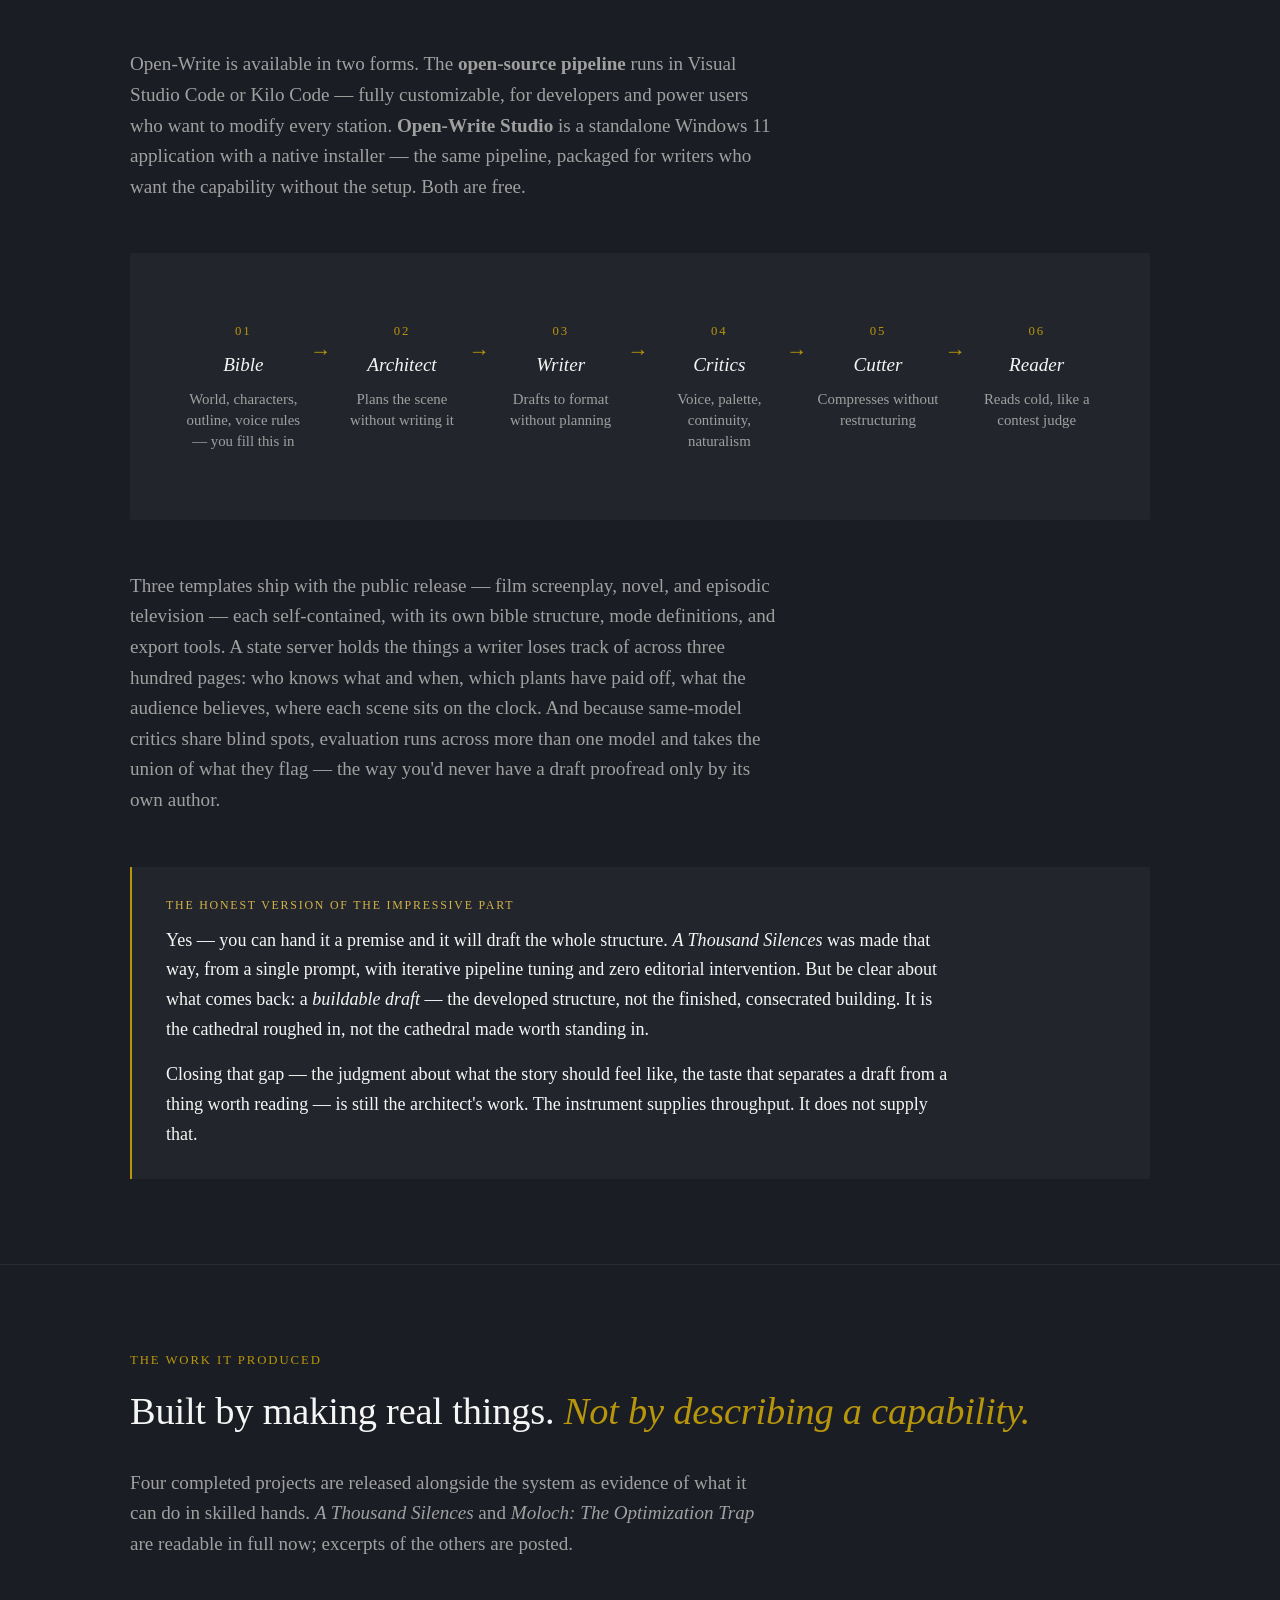
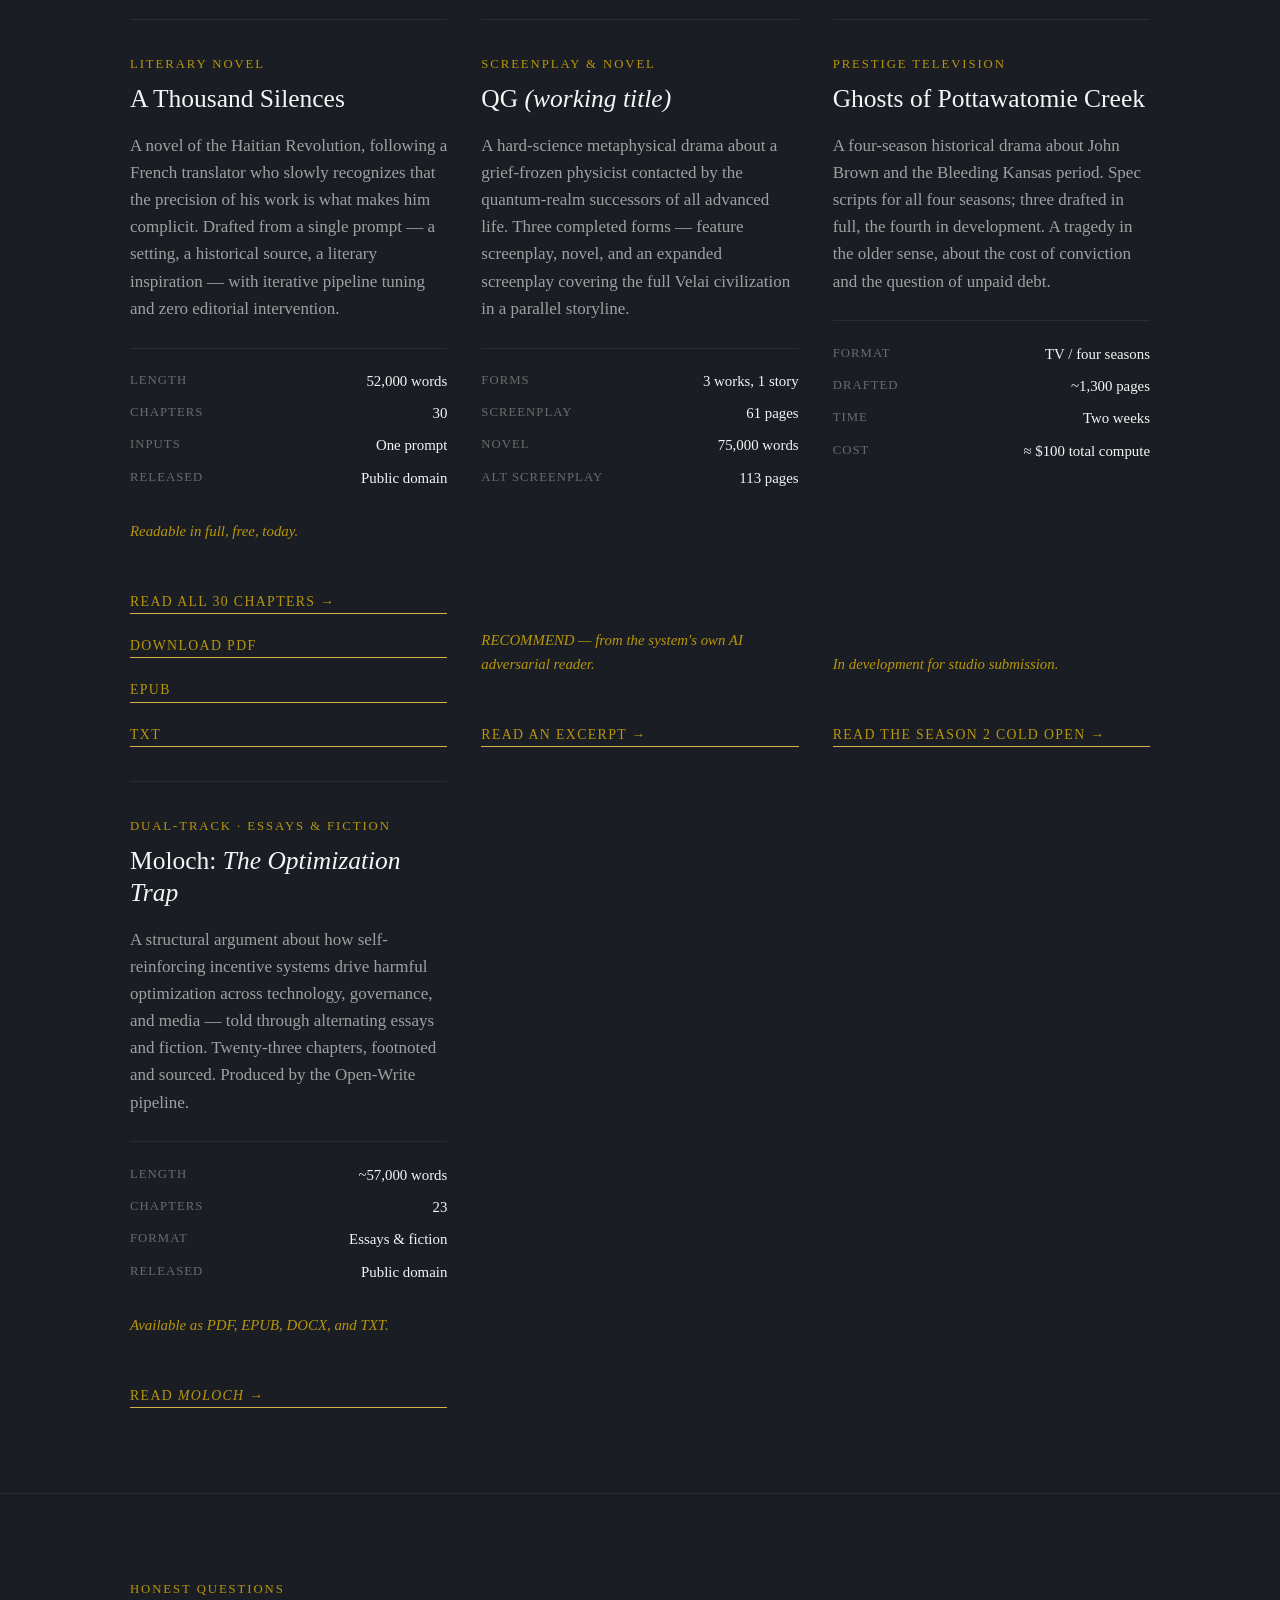
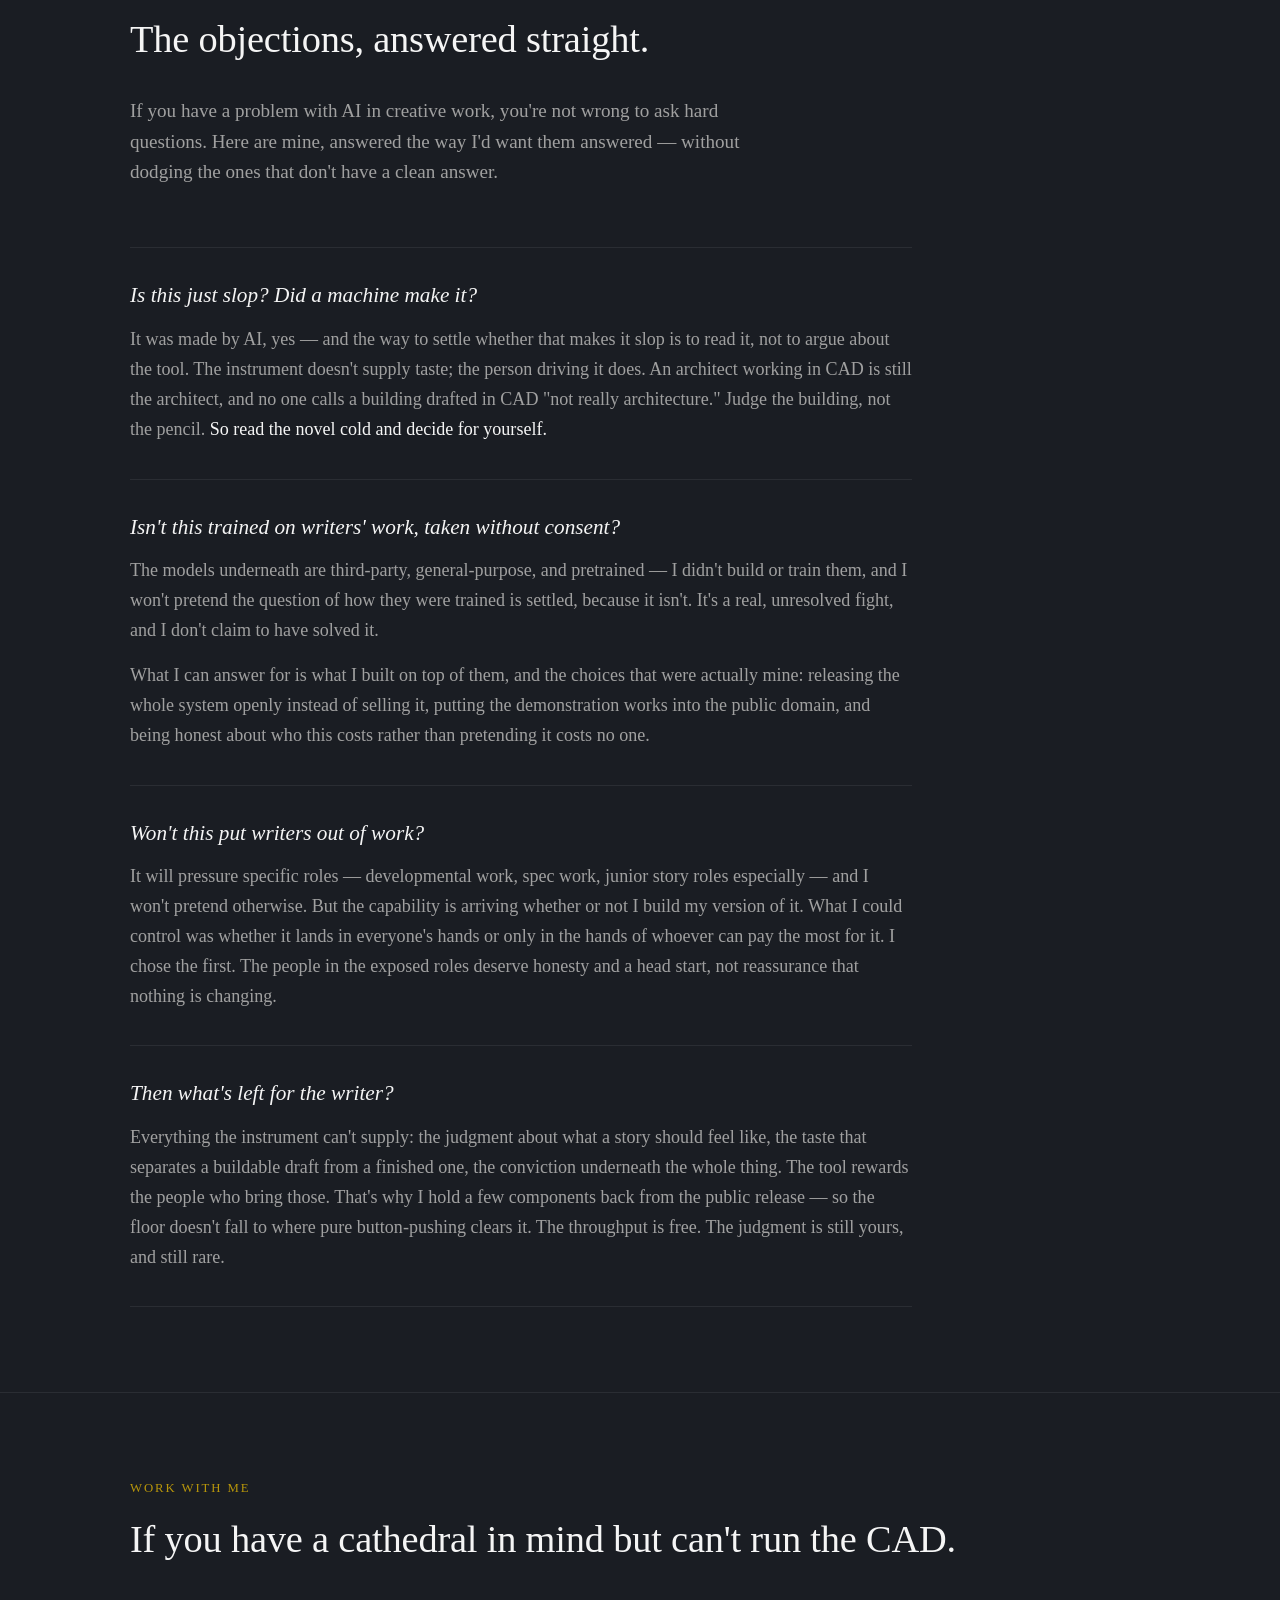
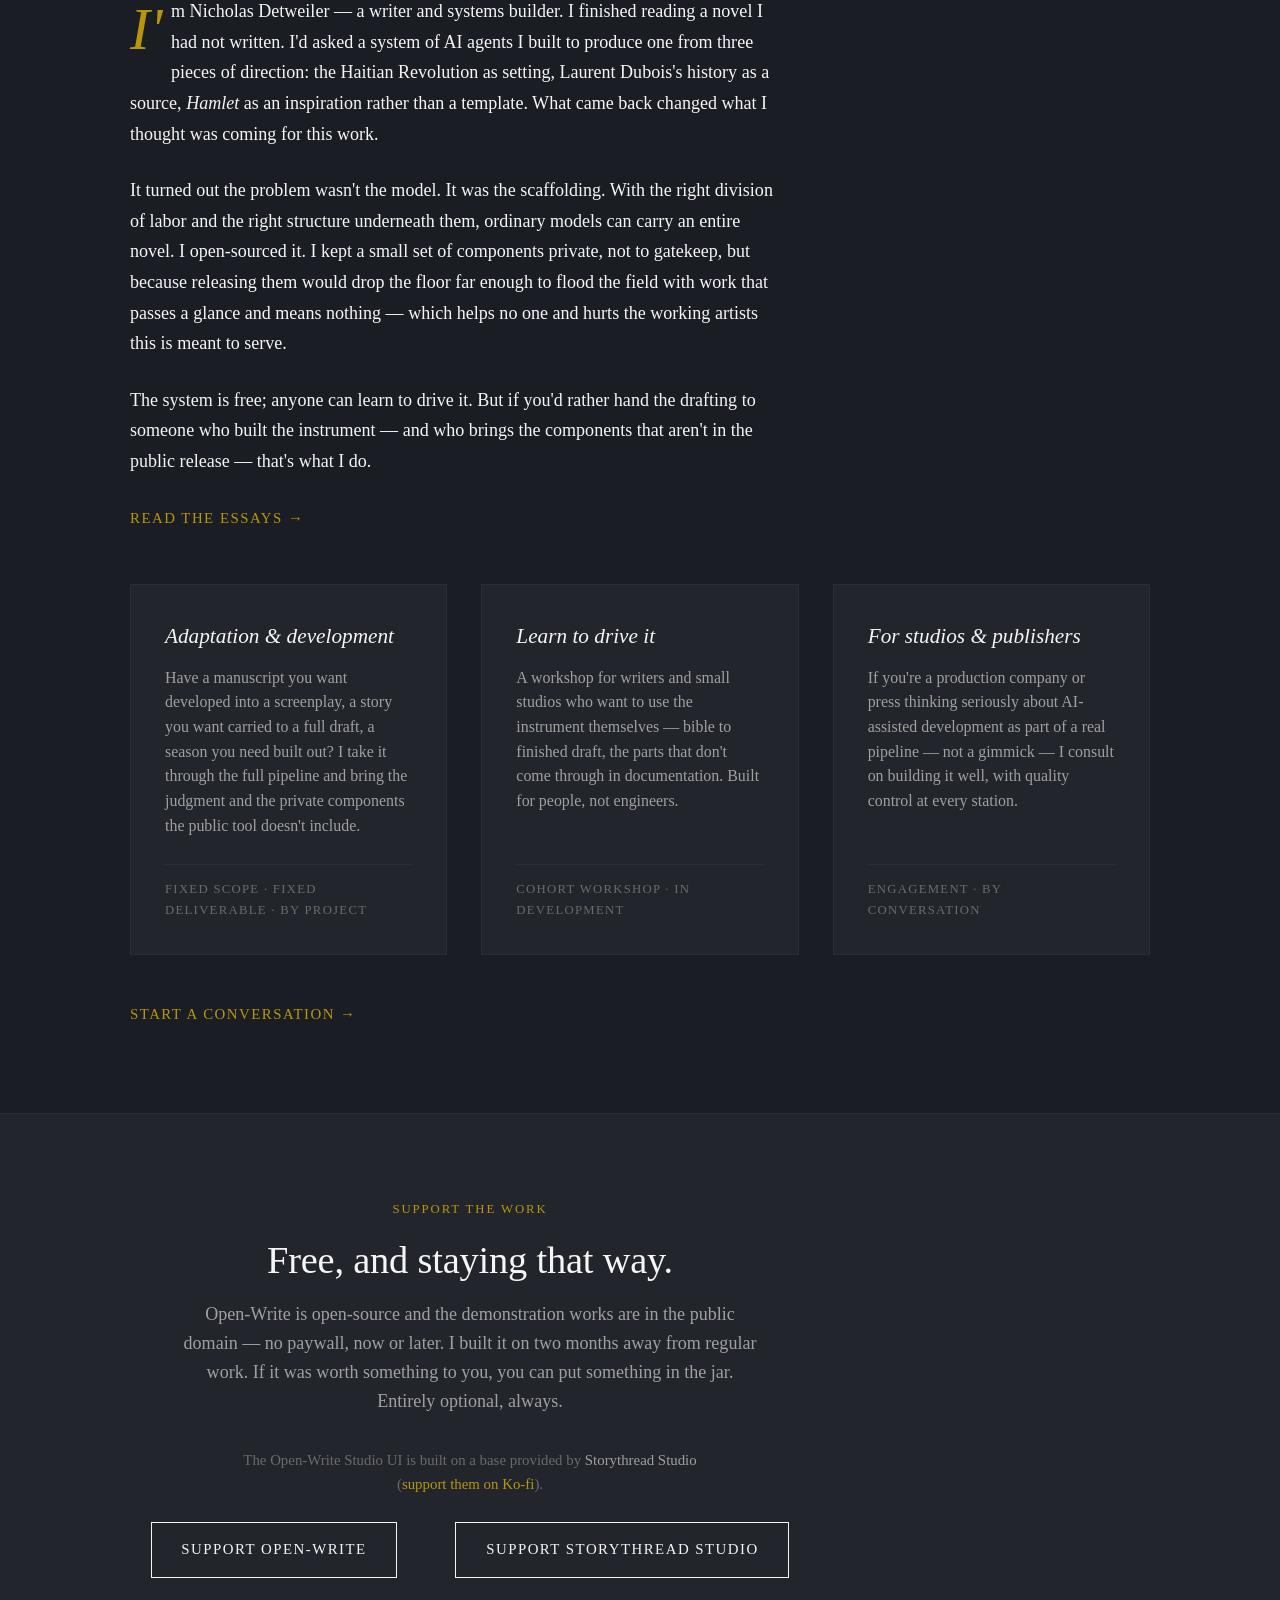
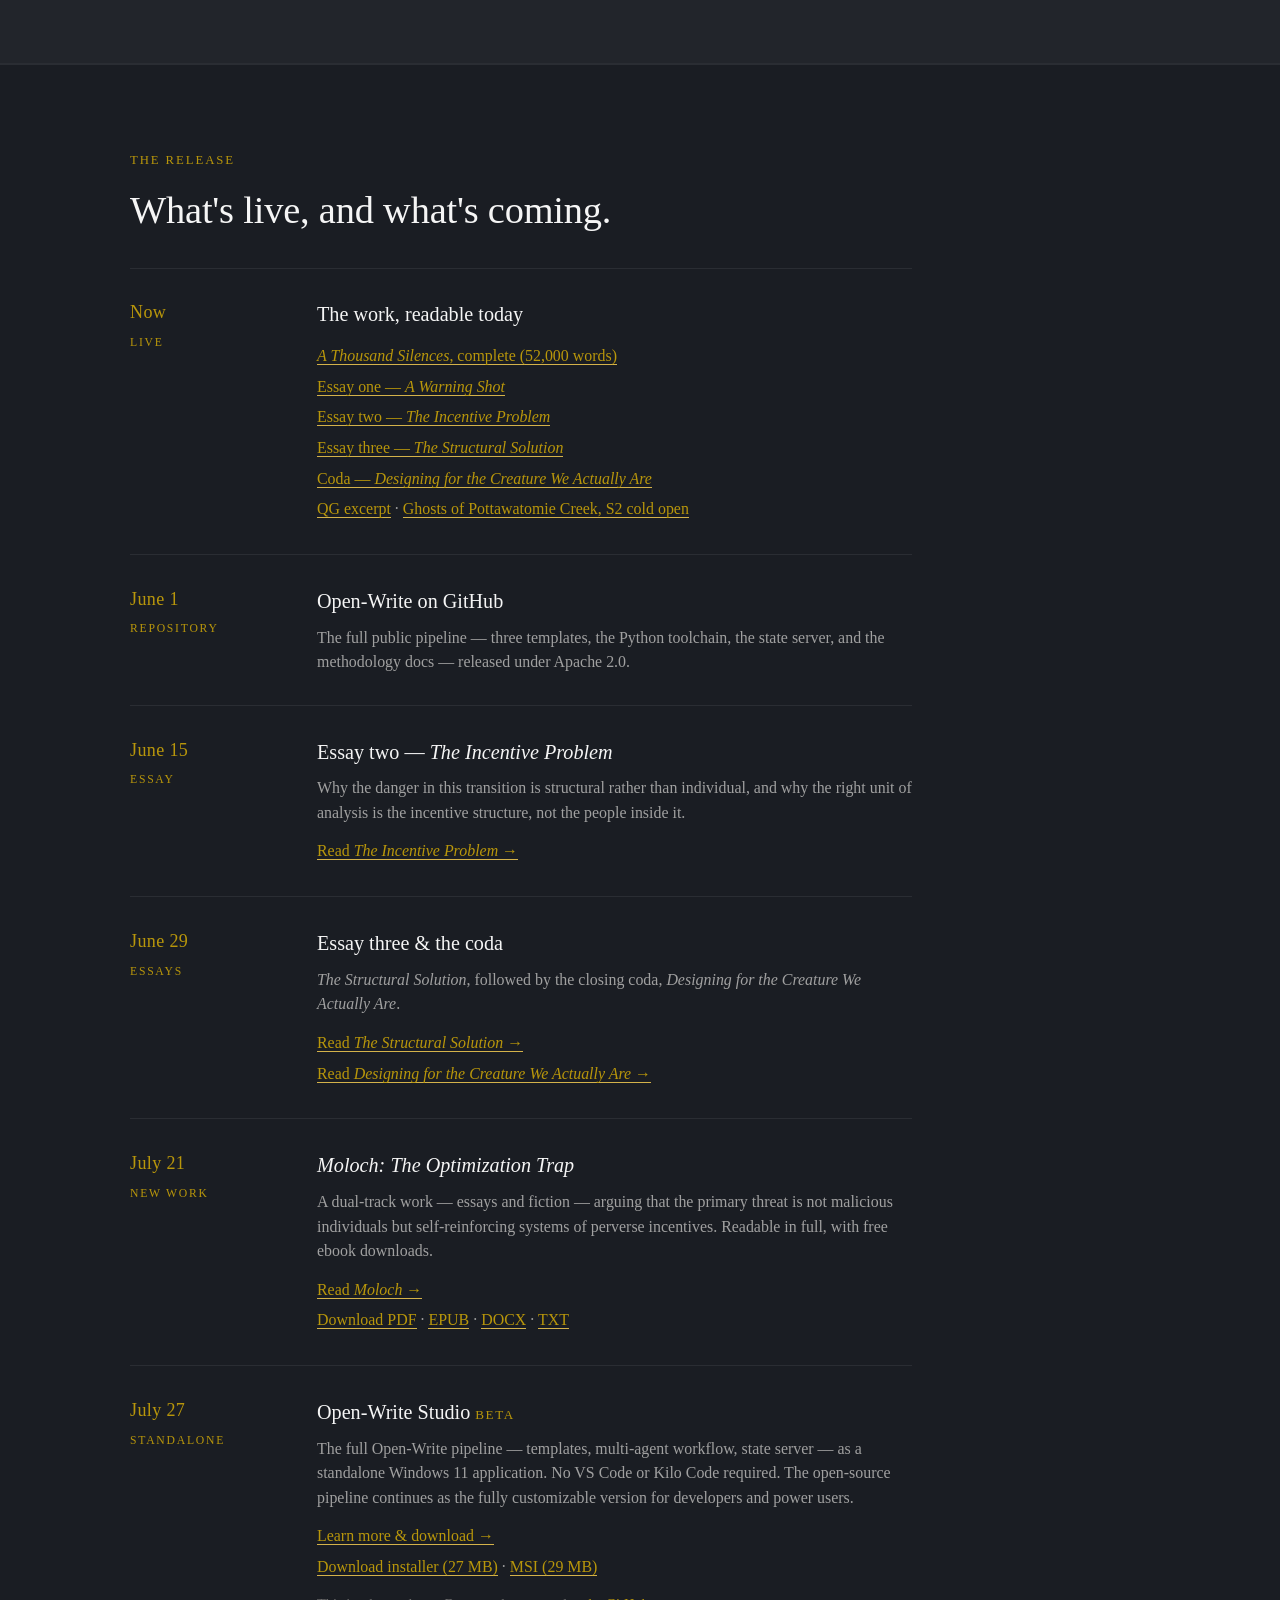
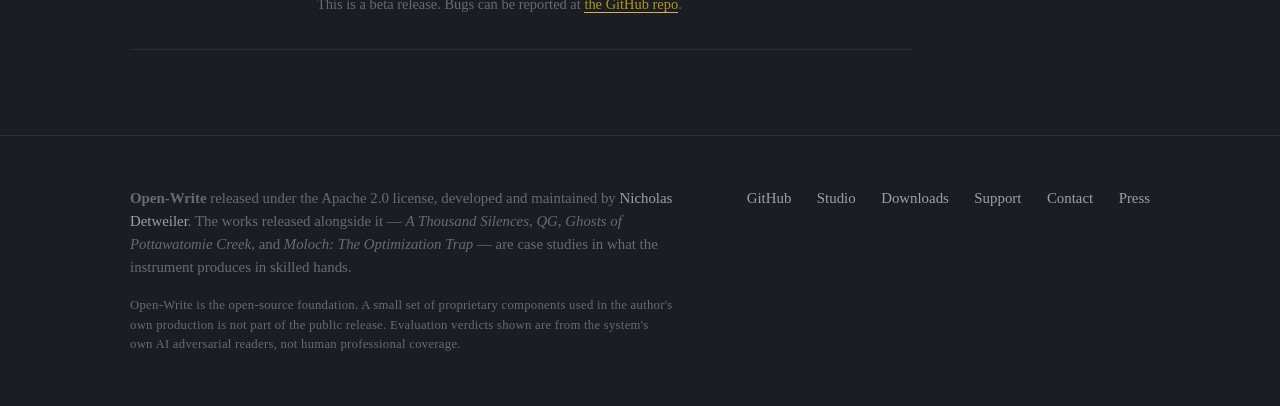
==== commit fe6d182c: "Remove About section, merge content into Work With Me" ====
--- a/index.html
+++ b/index.html
@@ -34,7 +34,6 @@
       <a href="#work">The work</a>
       <a href="moloch.html">Moloch</a>
       <a href="#questions">Honest questions</a>
-      <a href="#about">About</a>
       <a href="#hire">Work with me</a>
       <a href="downloads.html">Downloads</a>
       <a href="open-write-studio.html">Studio</a>
@@ -206,32 +205,22 @@
   </div>
 </section>
 
-<section id="about">
-  <div class="container narrow">
-    <div class="eyebrow">About</div>
-    <h2>Who's behind this.</h2>
-
-    <div class="position-text">
-      <p>I'm Nicholas Detweiler — a writer and systems builder. A month ago I finished reading a novel I had not written. I'd asked a system of AI agents I built to produce one from three pieces of direction: the Haitian Revolution as setting, Laurent Dubois's history as a source, <em>Hamlet</em> as an inspiration rather than a template. What came back changed what I thought was coming for this work.</p>
-
-      <p>The common knowledge was that AI loses the thread over long arcs — fine for a paragraph, hopeless across a book. It turned out the problem wasn't the model. It was the scaffolding. With the right division of labor and the right structure underneath them, ordinary models can carry an entire novel. I had no say in whether tools like this would exist. I did have a say in how mine would be built and shared — toward broad access or narrow capture. I open-sourced it. I kept a small set of components private, not to gatekeep, but because releasing them would drop the floor far enough to flood the field with work that passes a glance and means nothing — which helps no one and hurts the working artists this is meant to serve.</p>
-
-      <p>I write quickly and I think in public. If you want the longer argument — what this capability is, why it's here sooner than the industry believes, and what I think we owe each other as it arrives — that's what the essays are for.</p>
-
-      <p style="margin-top: 2.25rem;">
+<section id="hire">
+  <div class="container">
+    <div class="eyebrow">Work with me</div>
+    <h2>If you have a cathedral in mind but can't run the CAD.</h2>
+
+    <div class="position-text" style="margin-bottom: 3rem;">
+      <p>I'm Nicholas Detweiler — a writer and systems builder. I finished reading a novel I had not written. I'd asked a system of AI agents I built to produce one from three pieces of direction: the Haitian Revolution as setting, Laurent Dubois's history as a source, <em>Hamlet</em> as an inspiration rather than a template. What came back changed what I thought was coming for this work.</p>
+
+      <p>It turned out the problem wasn't the model. It was the scaffolding. With the right division of labor and the right structure underneath them, ordinary models can carry an entire novel. I open-sourced it. I kept a small set of components private, not to gatekeep, but because releasing them would drop the floor far enough to flood the field with work that passes a glance and means nothing — which helps no one and hurts the working artists this is meant to serve.</p>
+
+      <p>The system is free; anyone can learn to drive it. But if you'd rather hand the drafting to someone who built the instrument — and who brings the components that aren't in the public release — that's what I do.</p>
+
+      <p style="margin-top: 1.5rem;">
         <a href="essay-warning-shot.html" style="text-transform: uppercase; letter-spacing: 0.1em; font-size: 0.875rem;">Read the essays →</a>
       </p>
     </div>
-  </div>
-</section>
-
-<section id="hire">
-  <div class="container">
-    <div class="eyebrow">Work with me</div>
-    <h2>If you have a cathedral in mind but can't run the CAD.</h2>
-    <p class="section-intro">
-      The system is free; anyone can learn to drive it. But if you'd rather hand the drafting to someone who built the instrument — and who brings the components that aren't in the public release — that's what I do.
-    </p>
 
     <div class="paths">
       <div class="path">
@@ -344,7 +333,7 @@
           <ul class="items">
             <li><a href="open-write-studio.html">Learn more &amp; download →</a></li>
             <li><a href="downloads/Open-Write_1.0.5_x64-setup.exe" download>Download installer (27&nbsp;MB)</a> &middot; <a href="downloads/Open-Write_1.0.5_x64_en-US.msi" download>MSI (29&nbsp;MB)</a></li>
-            <li style="margin-top: 0.5rem; font-size: 0.85rem; color: var(--muted);">This is a beta release. Bugs can be reported at <a href="https://github.com/fredbrown1856/open-write-studio/issues" target="_blank" rel="noopener">the GitHub repo</a>.</li>
+            <li style="margin-top: 0.5rem; font-size: 0.85rem; color: var(--muted);">This is a beta release. Bugs can be reported at <a href="https://github.com/Open-Write/open-write-studio/issues" target="_blank" rel="noopener">the GitHub repo</a>.</li>
           </ul>
         </div>
       </div>
@@ -356,13 +345,13 @@
 <footer>
   <div class="container">
     <div class="colophon">
-      <strong>Open-Write</strong> released under the Apache 2.0 license, developed and maintained by <a href="#about">Nicholas Detweiler</a>.
+      <strong>Open-Write</strong> released under the Apache 2.0 license, developed and maintained by <a href="#hire">Nicholas Detweiler</a>.
       The works released alongside it — <em>A Thousand Silences</em>, <em>QG</em>, <em>Ghosts of Pottawatomie Creek</em>, and <em>Moloch: The Optimization Trap</em> — are case studies in what the instrument produces in skilled hands.
       <div class="small-print">Open-Write is the open-source foundation. A small set of proprietary components used in the author's own production is not part of the public release. Evaluation verdicts shown are from the system's own AI adversarial readers, not human professional coverage.</div>
     </div>
     <div class="links">
       <a href="https://github.com/Open-Write/Open-Write" target="_blank" rel="noopener">GitHub</a>
-      <a href="https://github.com/fredbrown1856/open-write-studio" target="_blank" rel="noopener">Studio</a>
+      <a href="https://github.com/Open-Write/open-write-studio" target="_blank" rel="noopener">Studio</a>
       <a href="downloads.html">Downloads</a>
       <a href="https://ko-fi.com/nicholasdetweiler" target="_blank" rel="noopener" id="support-link-footer">Support</a>
       <a href="mailto:open.write.studio@gmail.com">Contact</a>
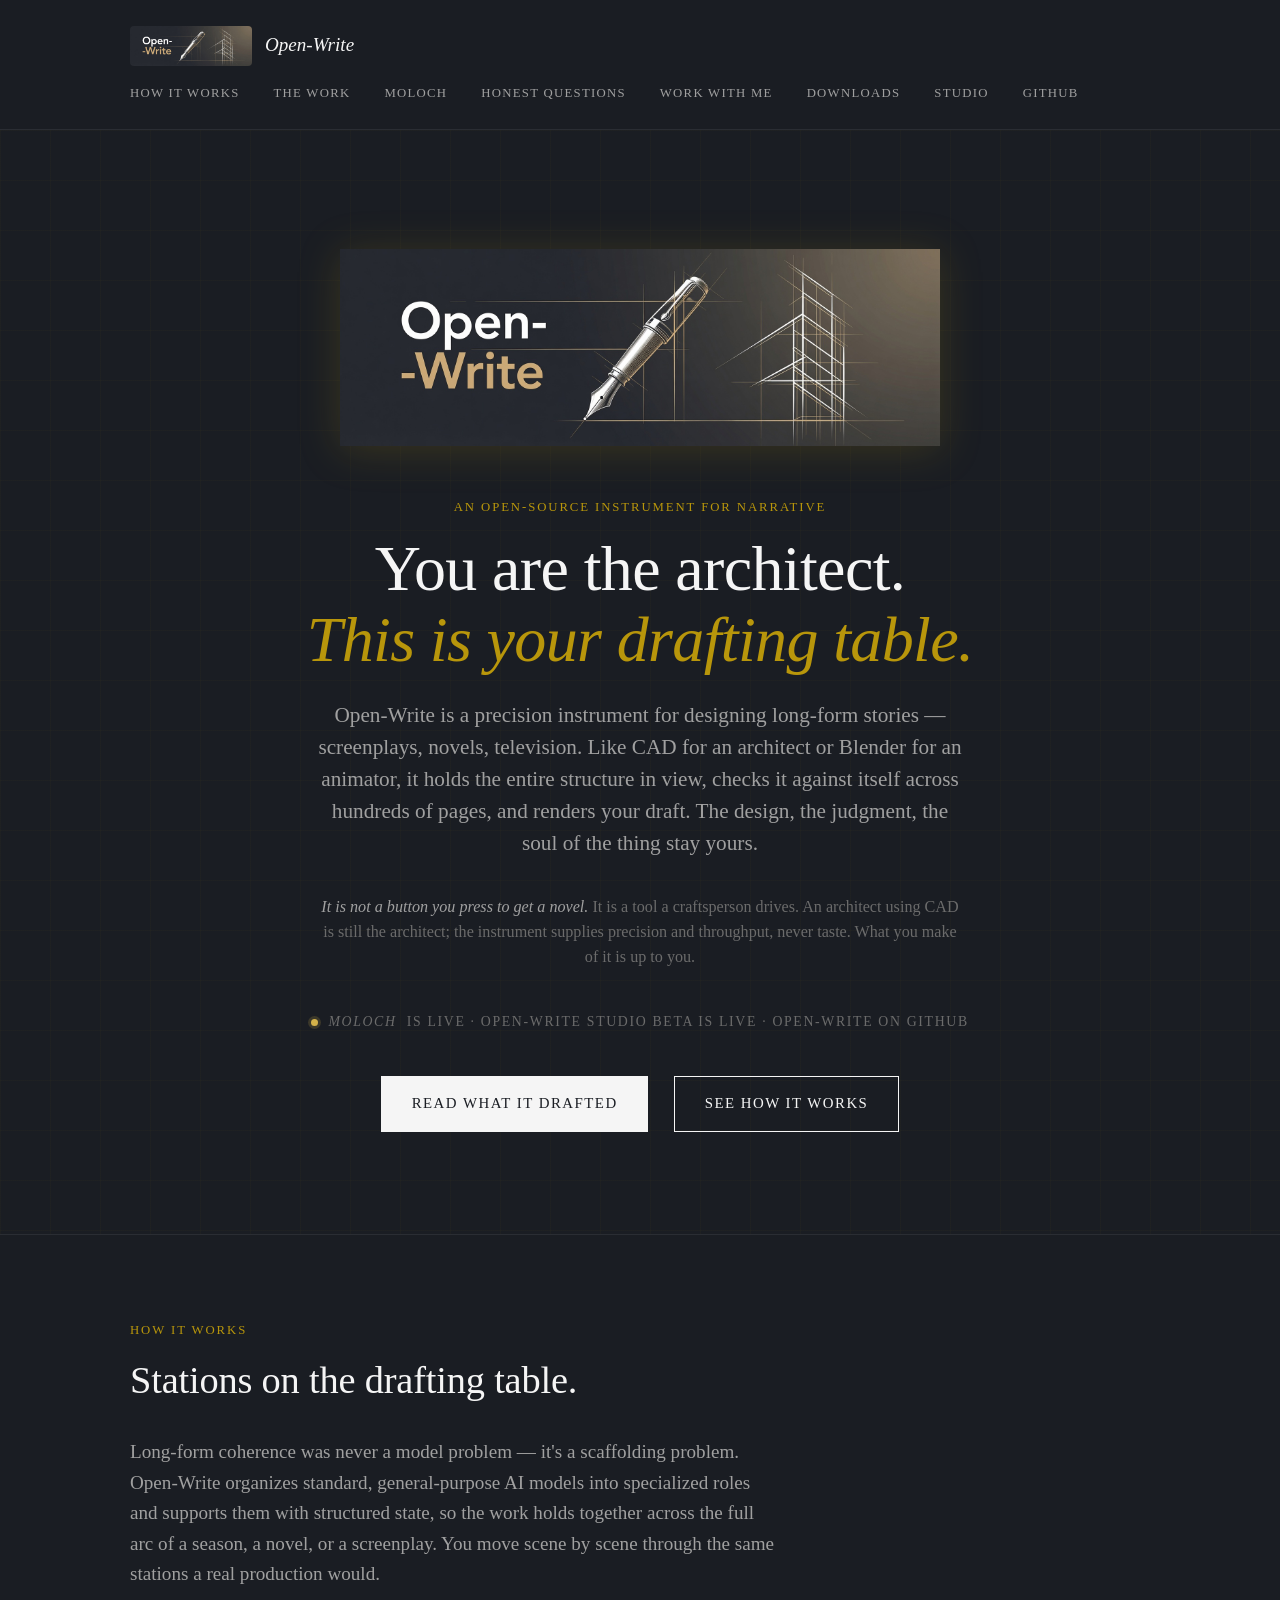
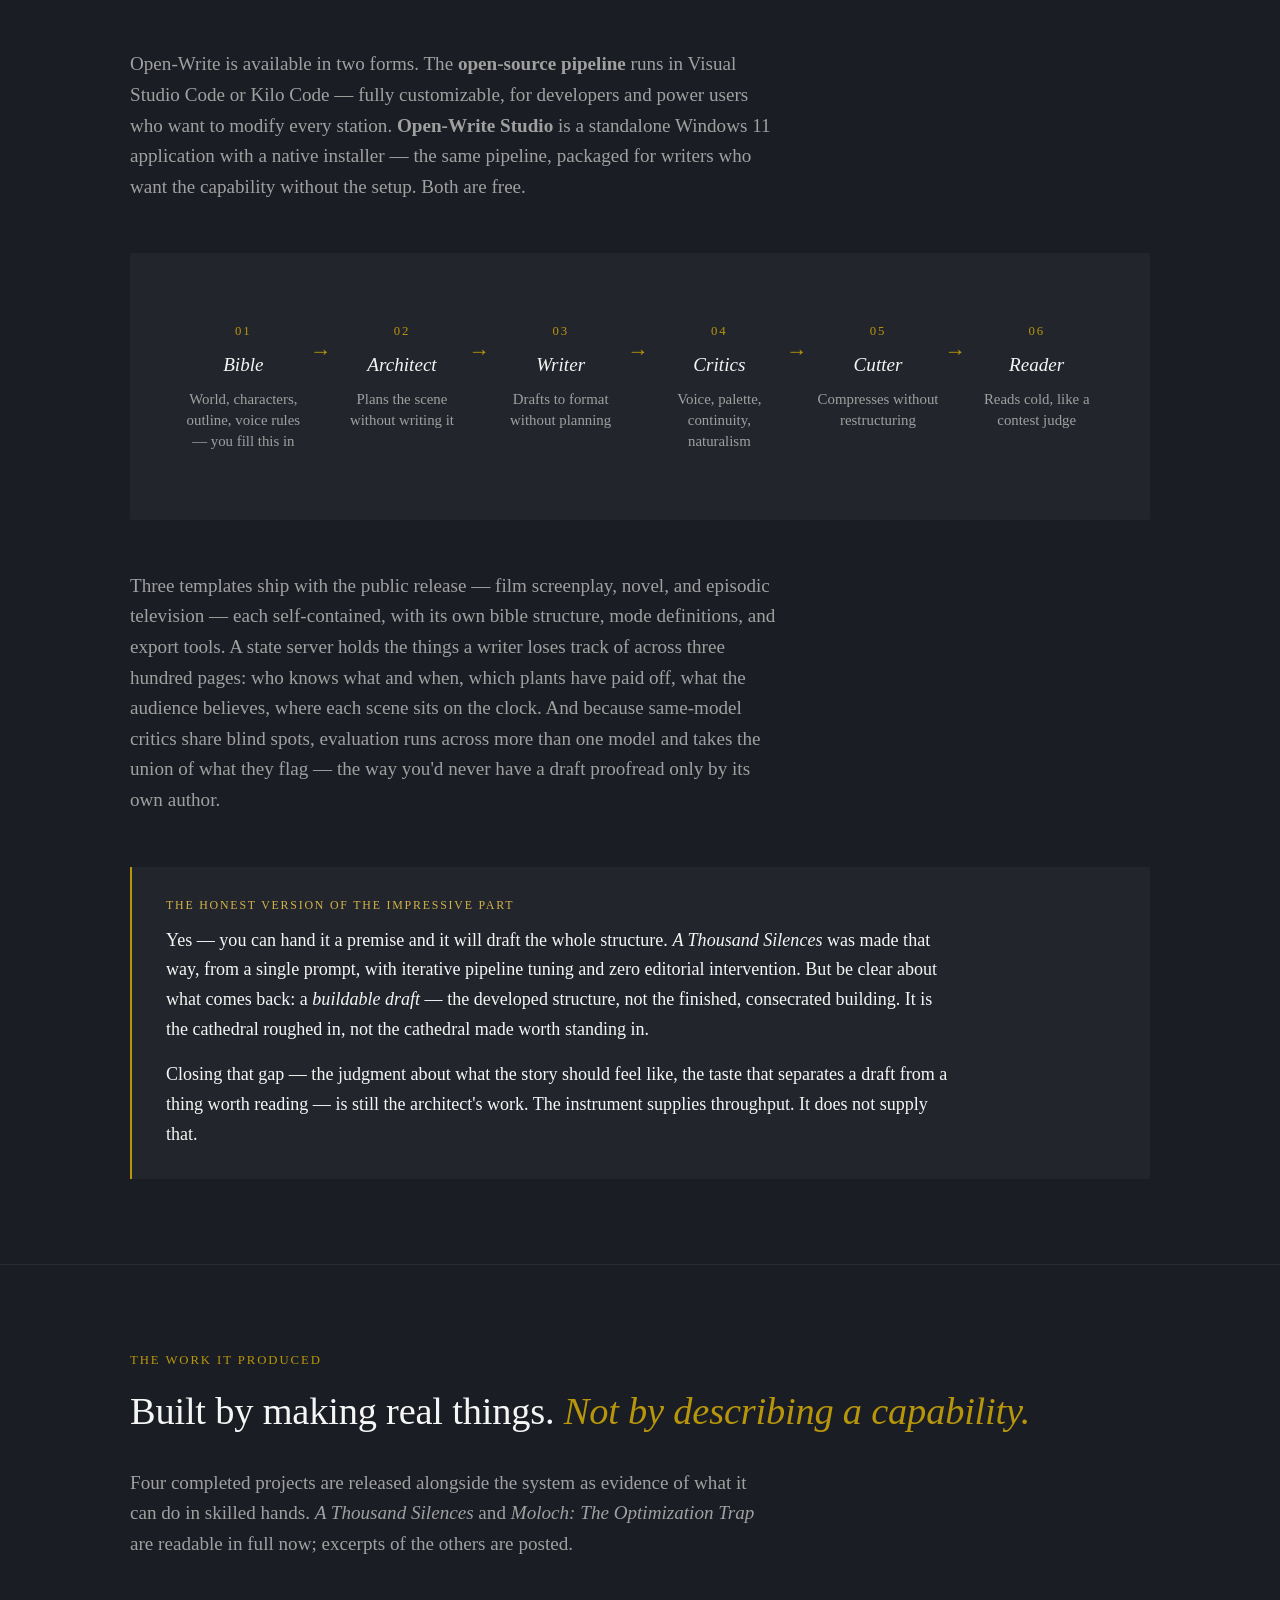
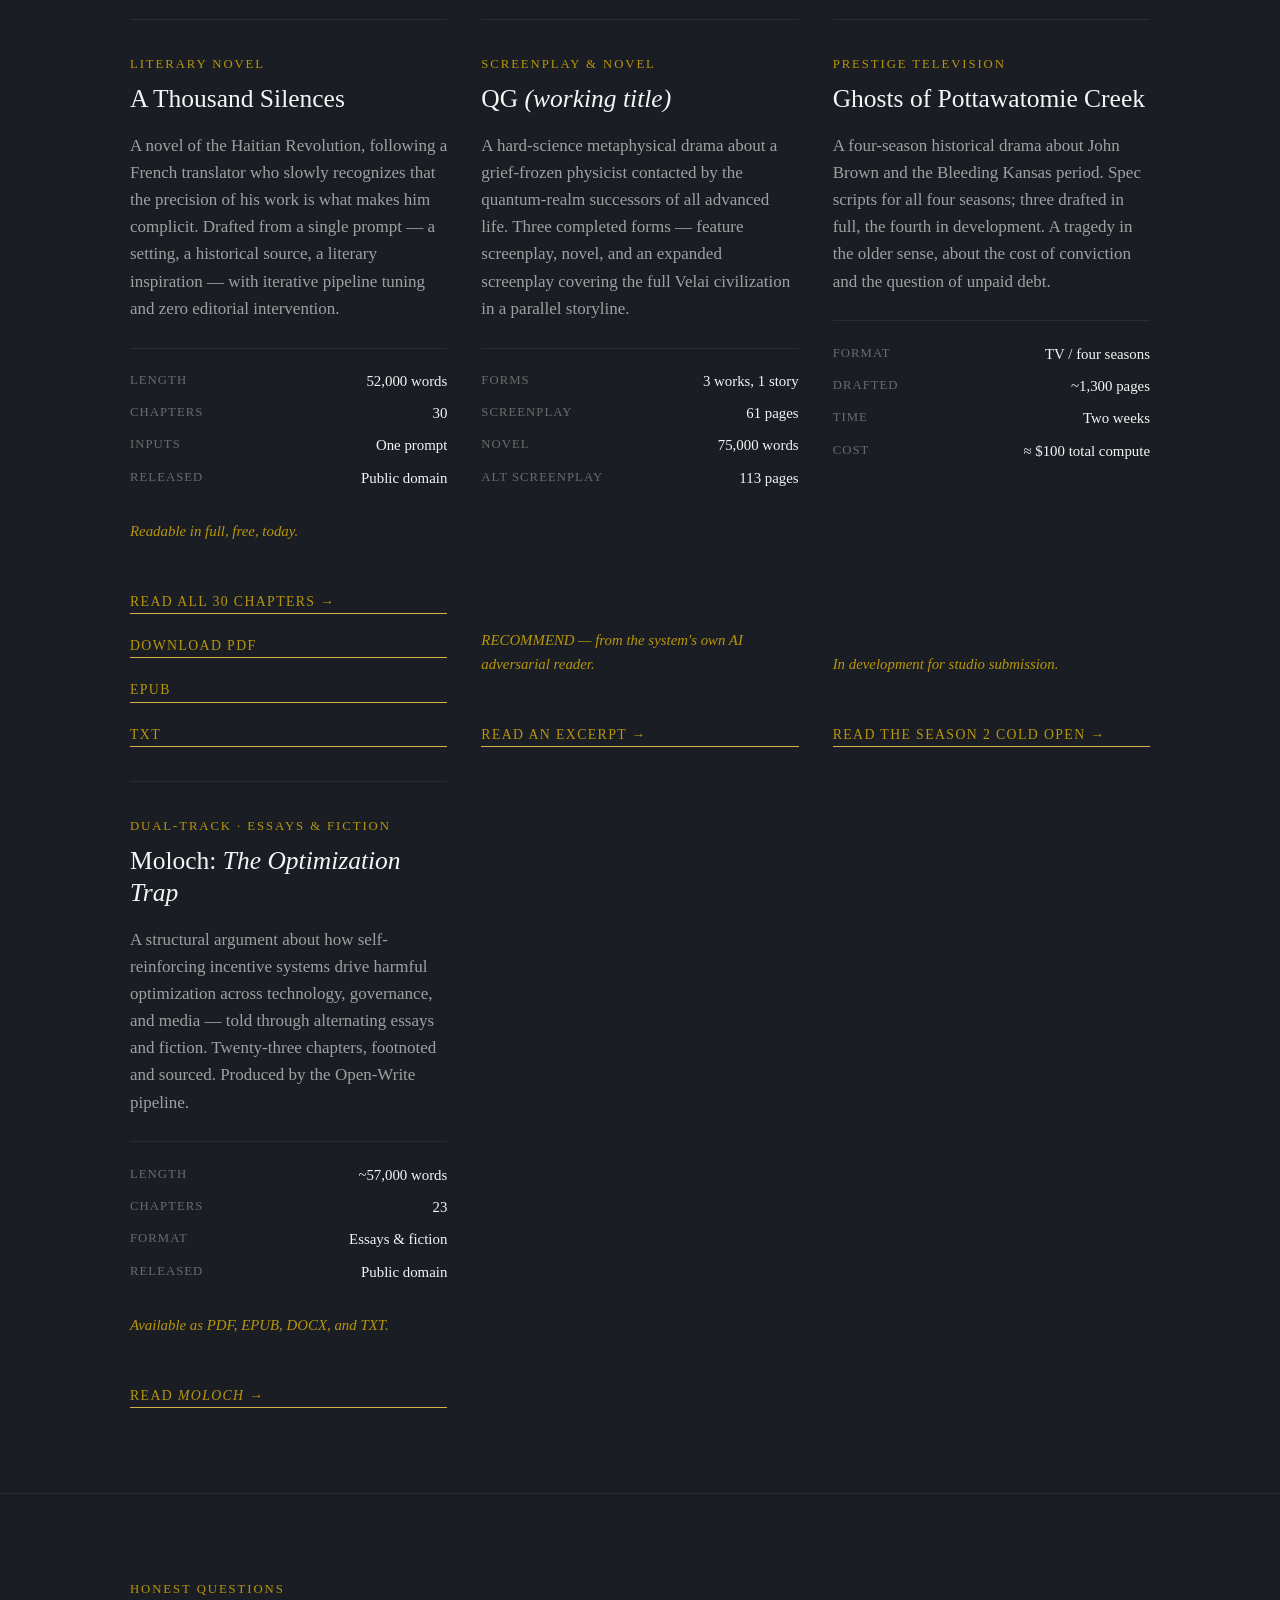
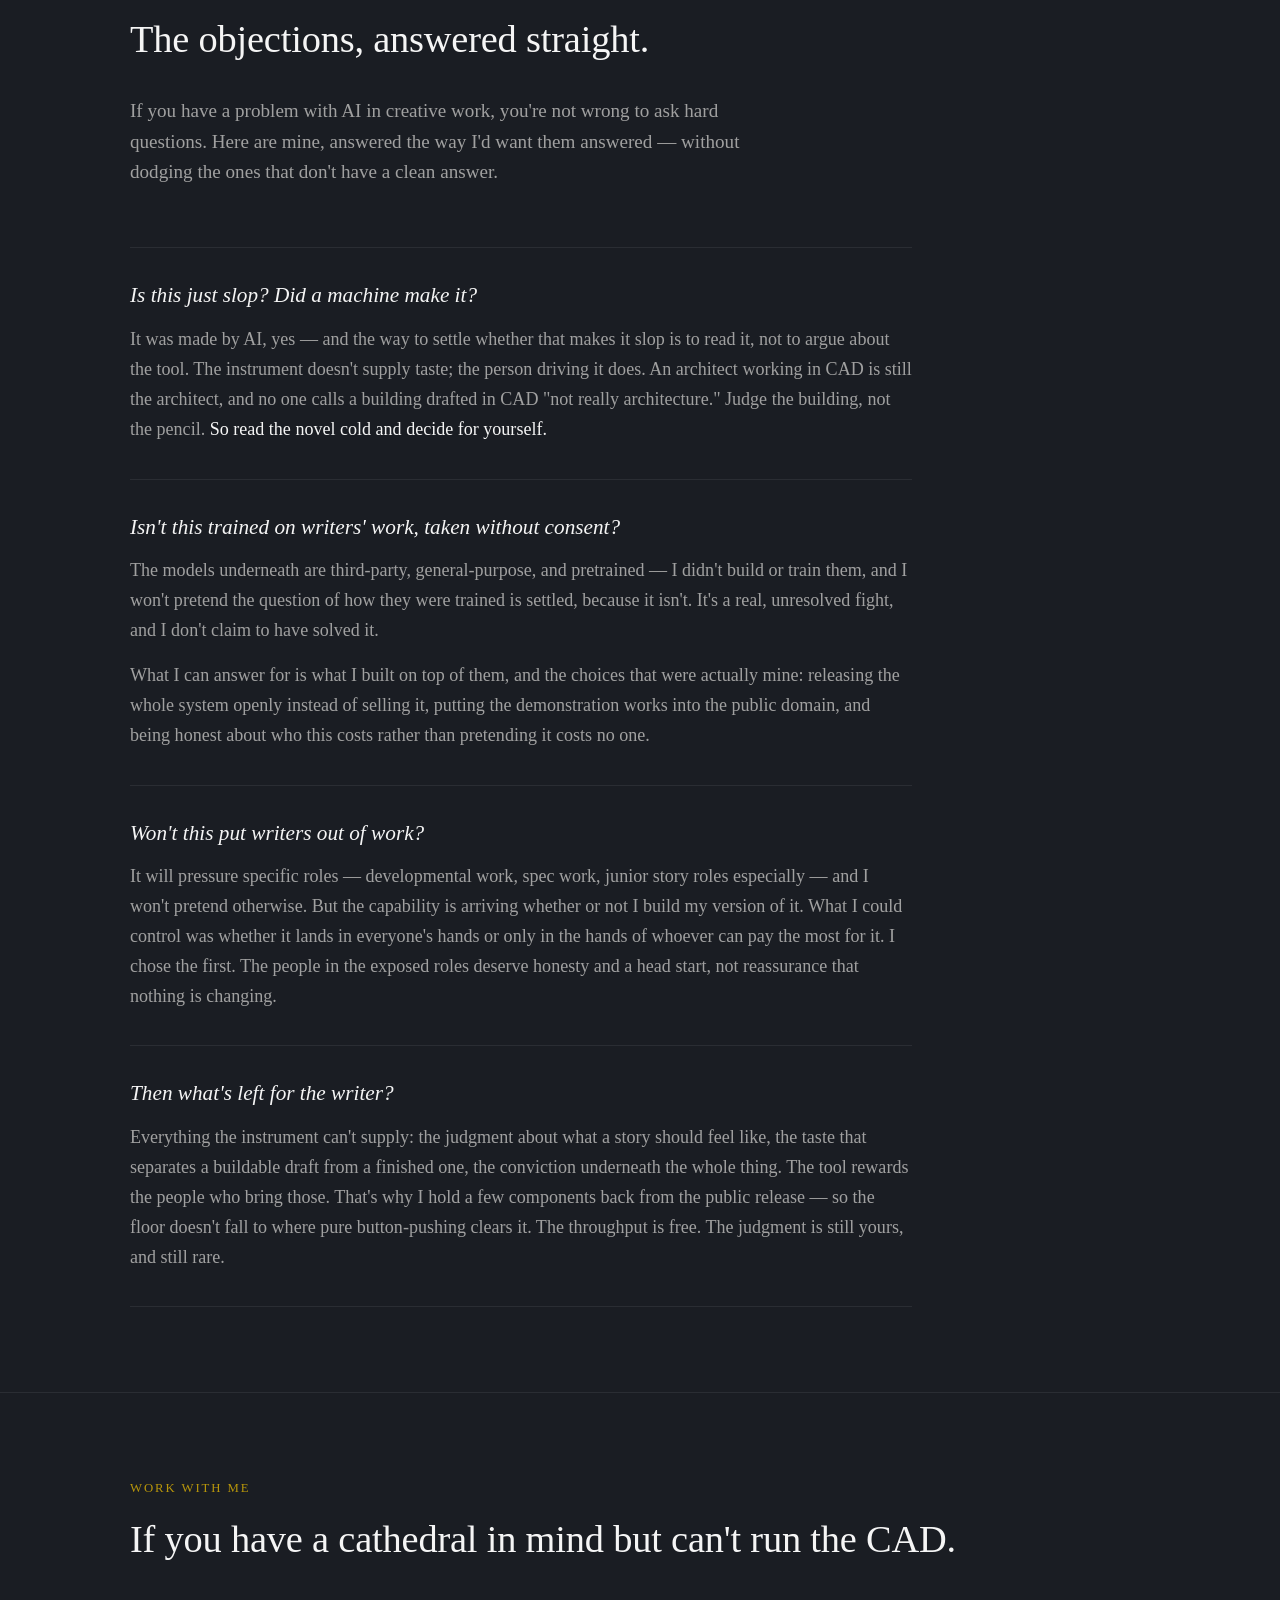
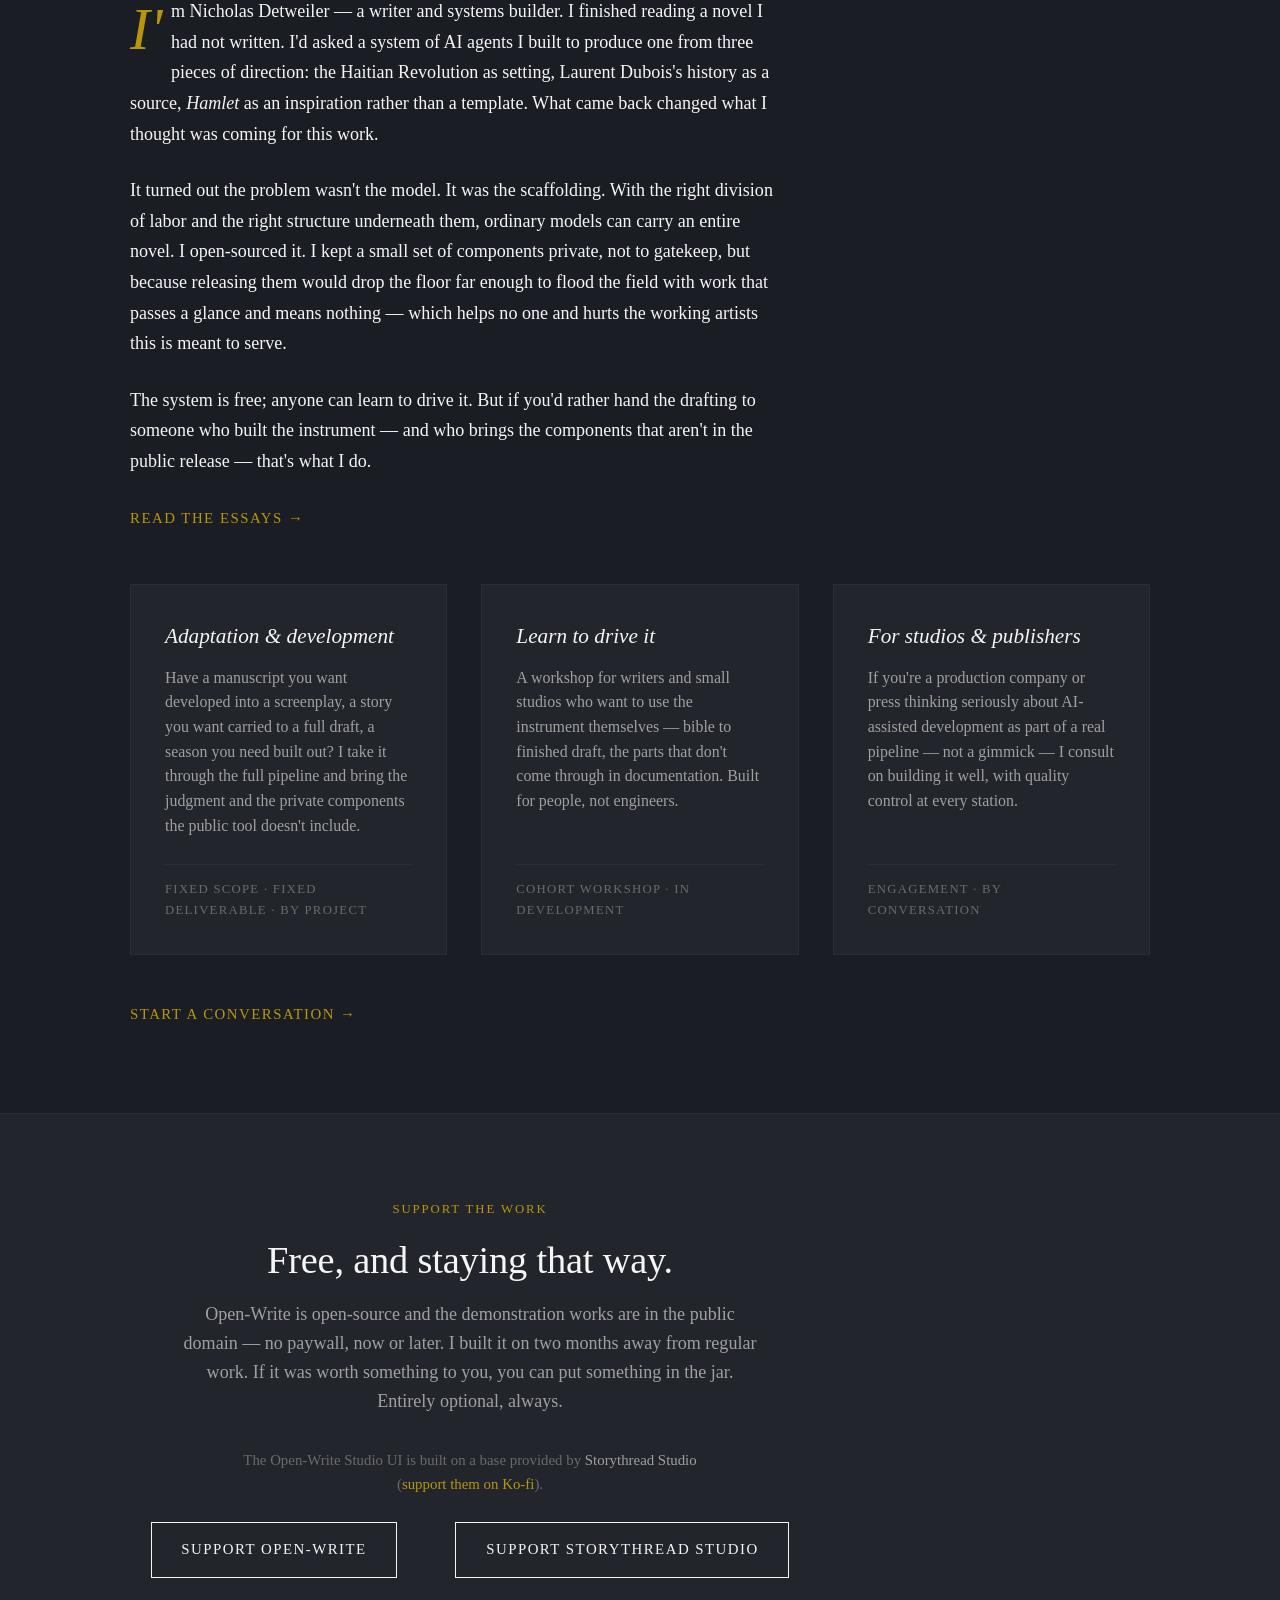
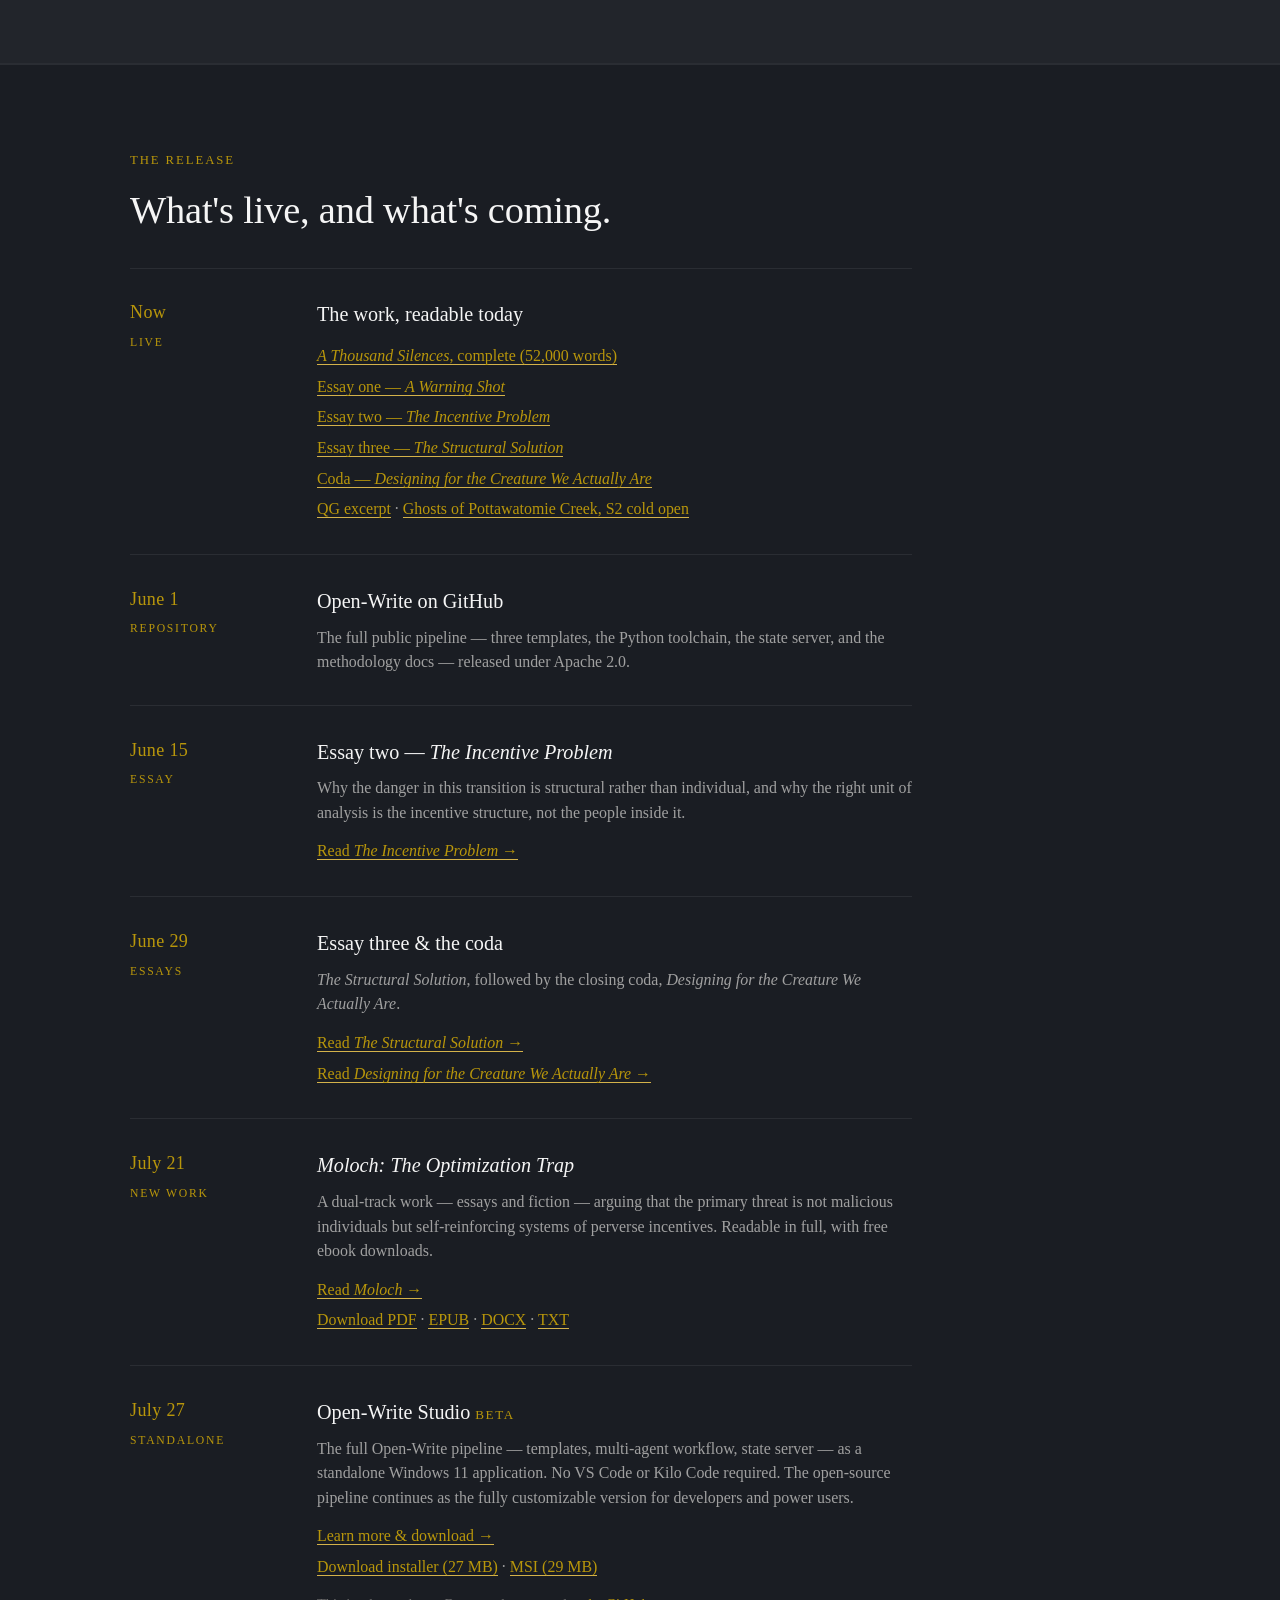
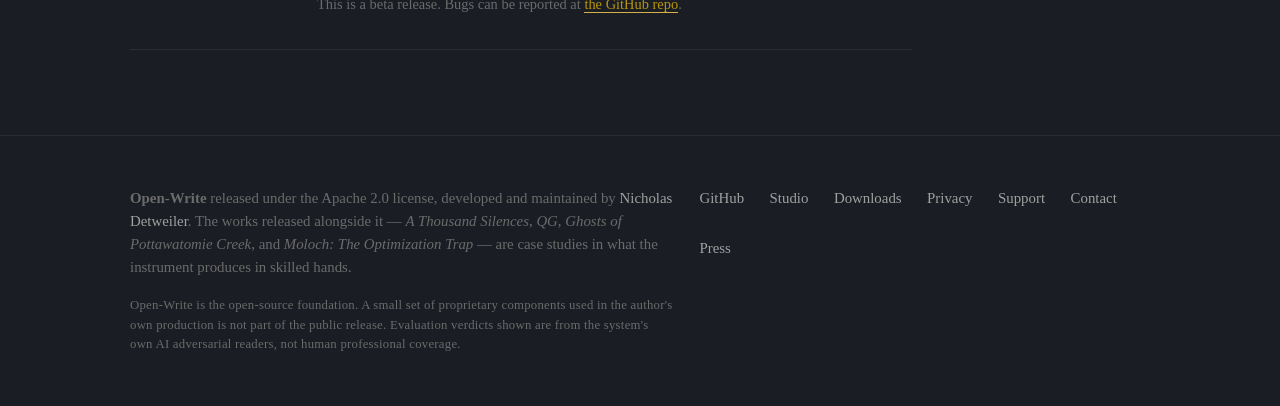
==== commit 72e39d08: "Add privacy policy page and footer link" ====
--- a/index.html
+++ b/index.html
@@ -353,6 +353,7 @@
       <a href="https://github.com/Open-Write/Open-Write" target="_blank" rel="noopener">GitHub</a>
       <a href="https://github.com/Open-Write/open-write-studio" target="_blank" rel="noopener">Studio</a>
       <a href="downloads.html">Downloads</a>
+      <a href="privacy.html">Privacy</a>
       <a href="https://ko-fi.com/nicholasdetweiler" target="_blank" rel="noopener" id="support-link-footer">Support</a>
       <a href="mailto:open.write.studio@gmail.com">Contact</a>
       <a href="mailto:open.write.studio@gmail.com?subject=Press%20inquiry%20%E2%80%94%20Open-Write">Press</a>
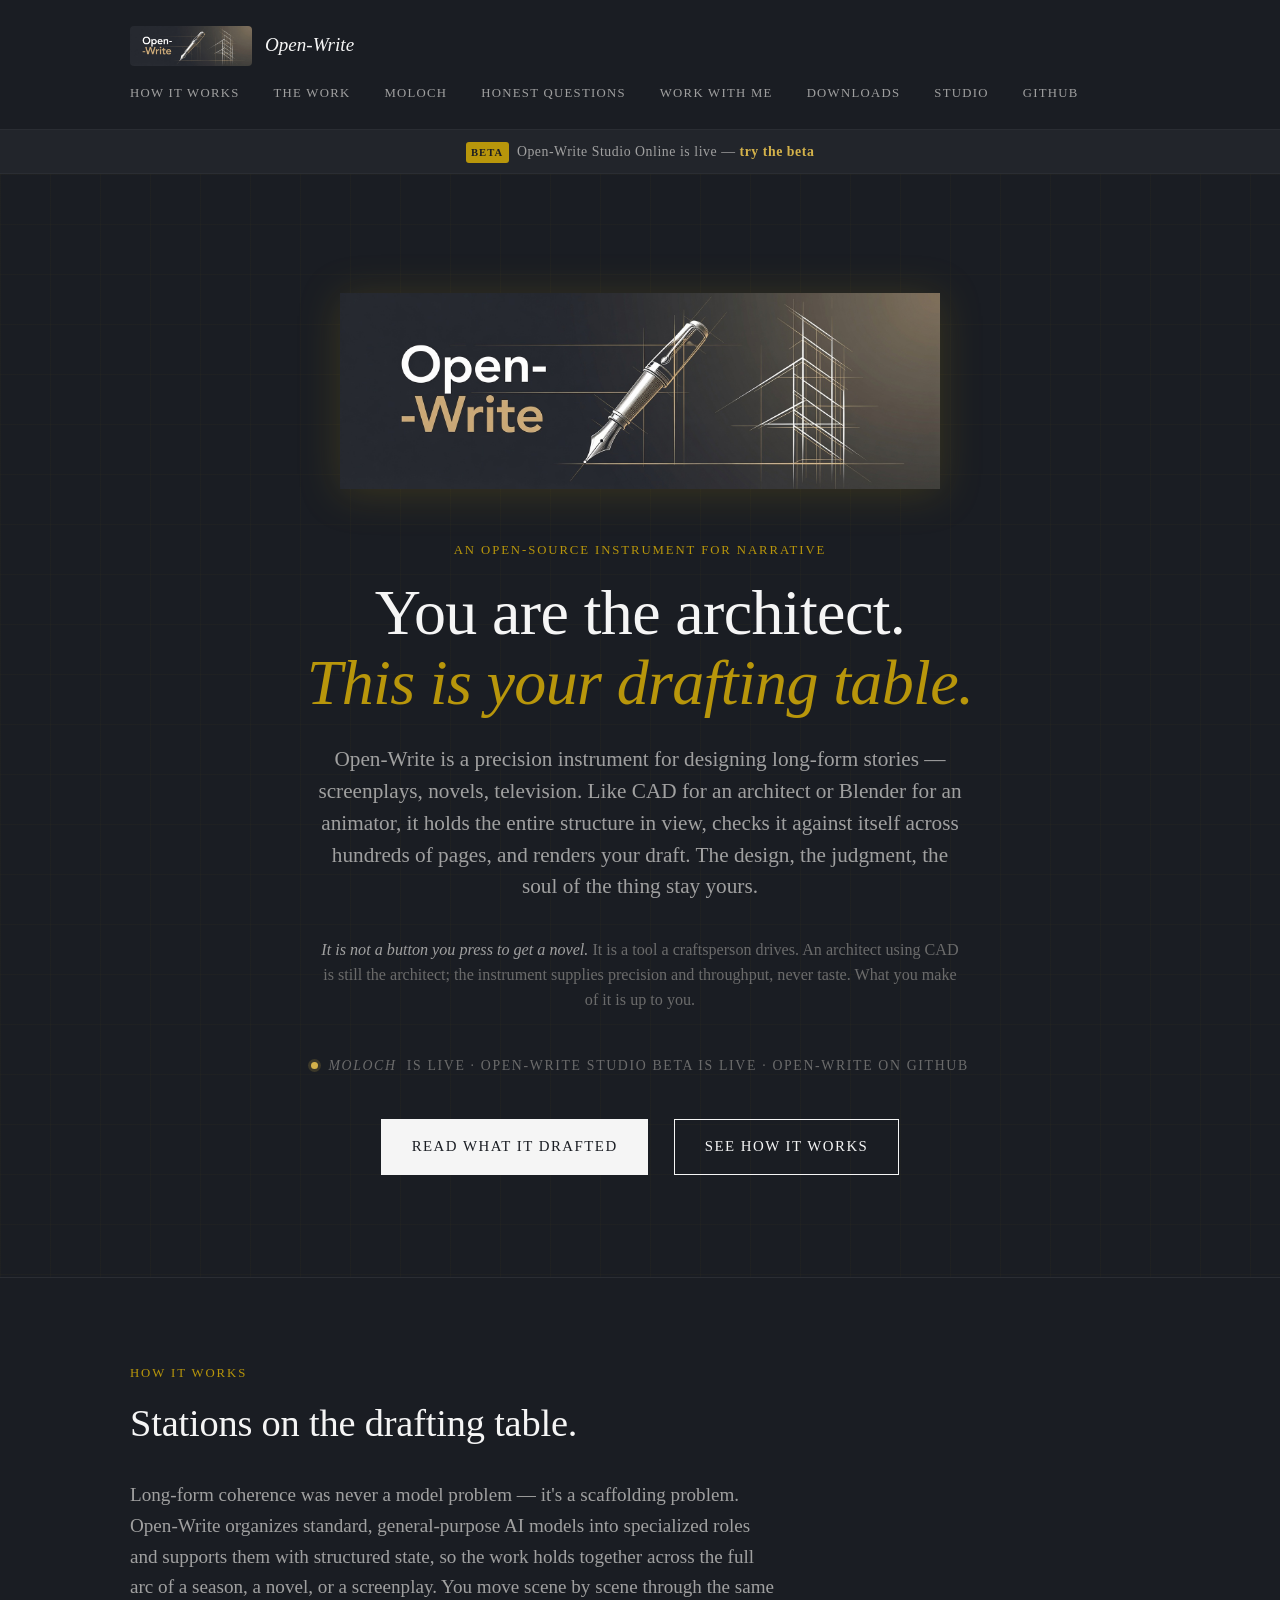
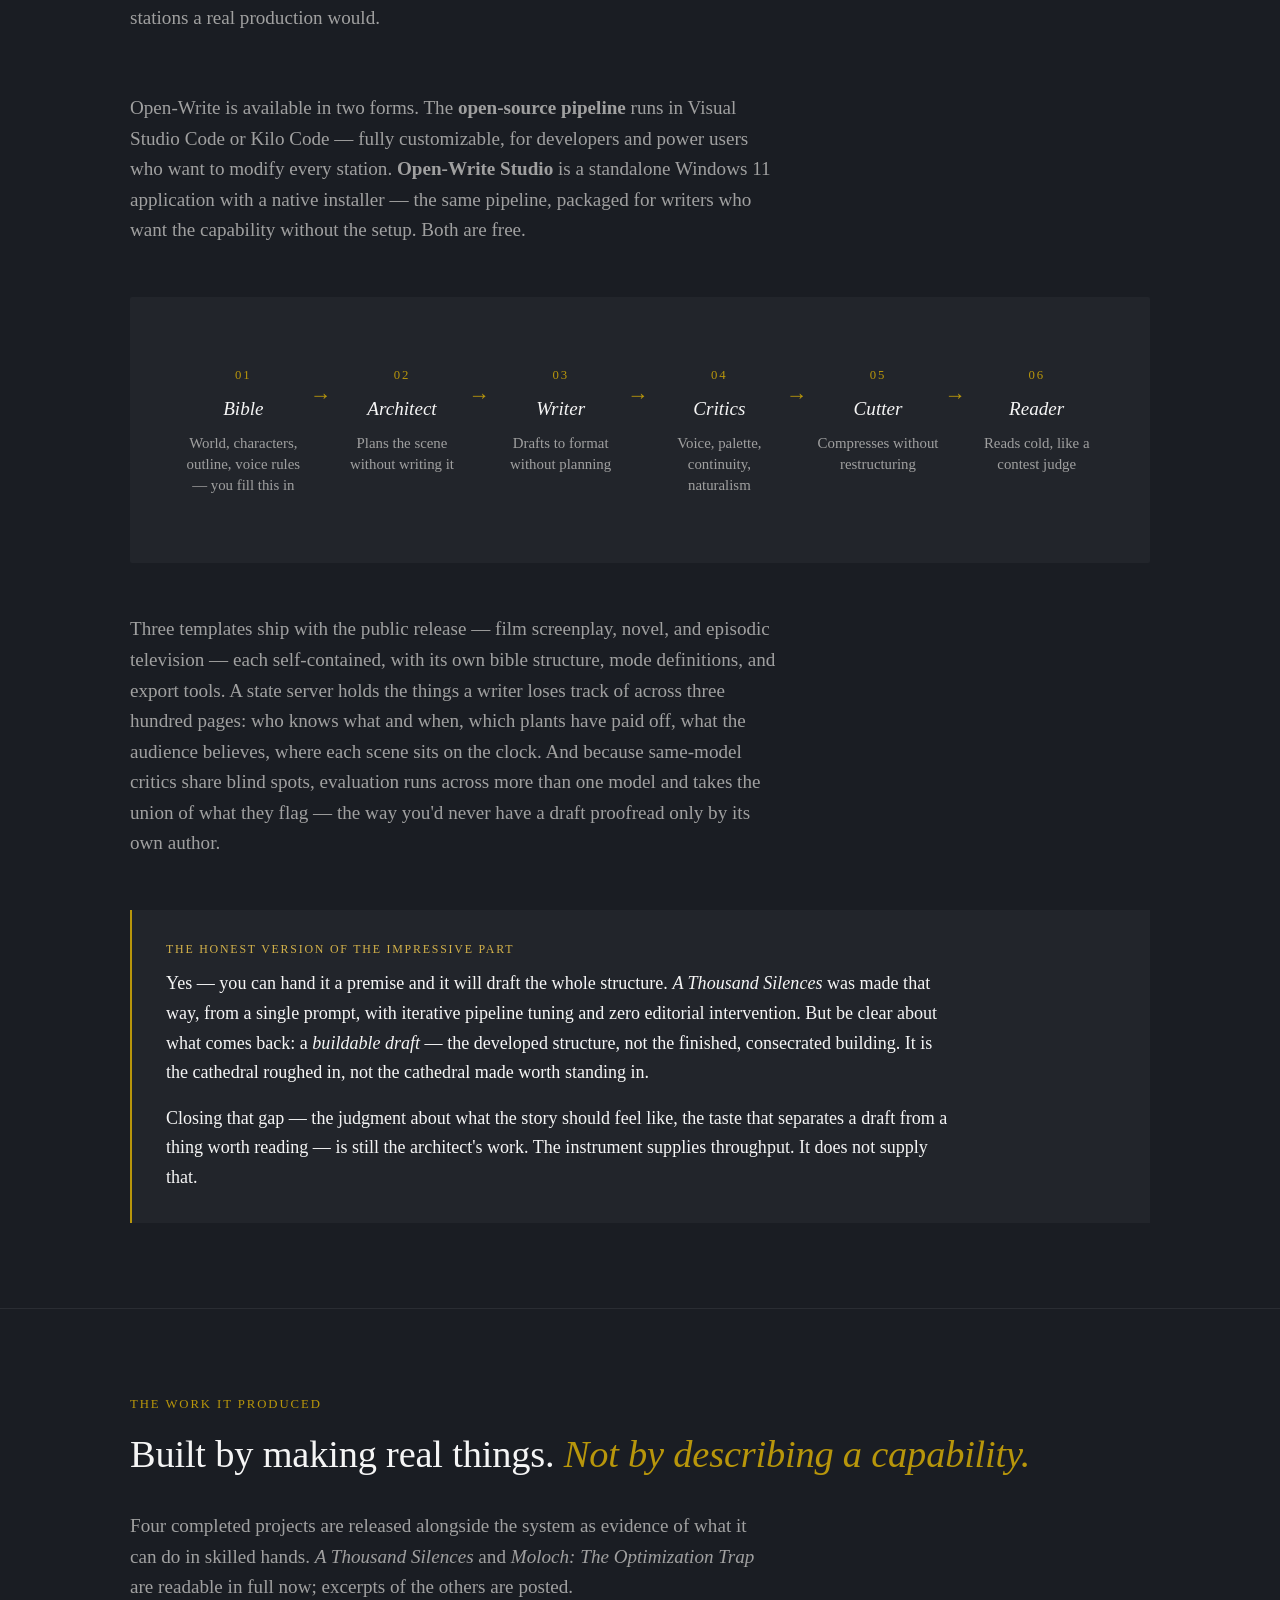
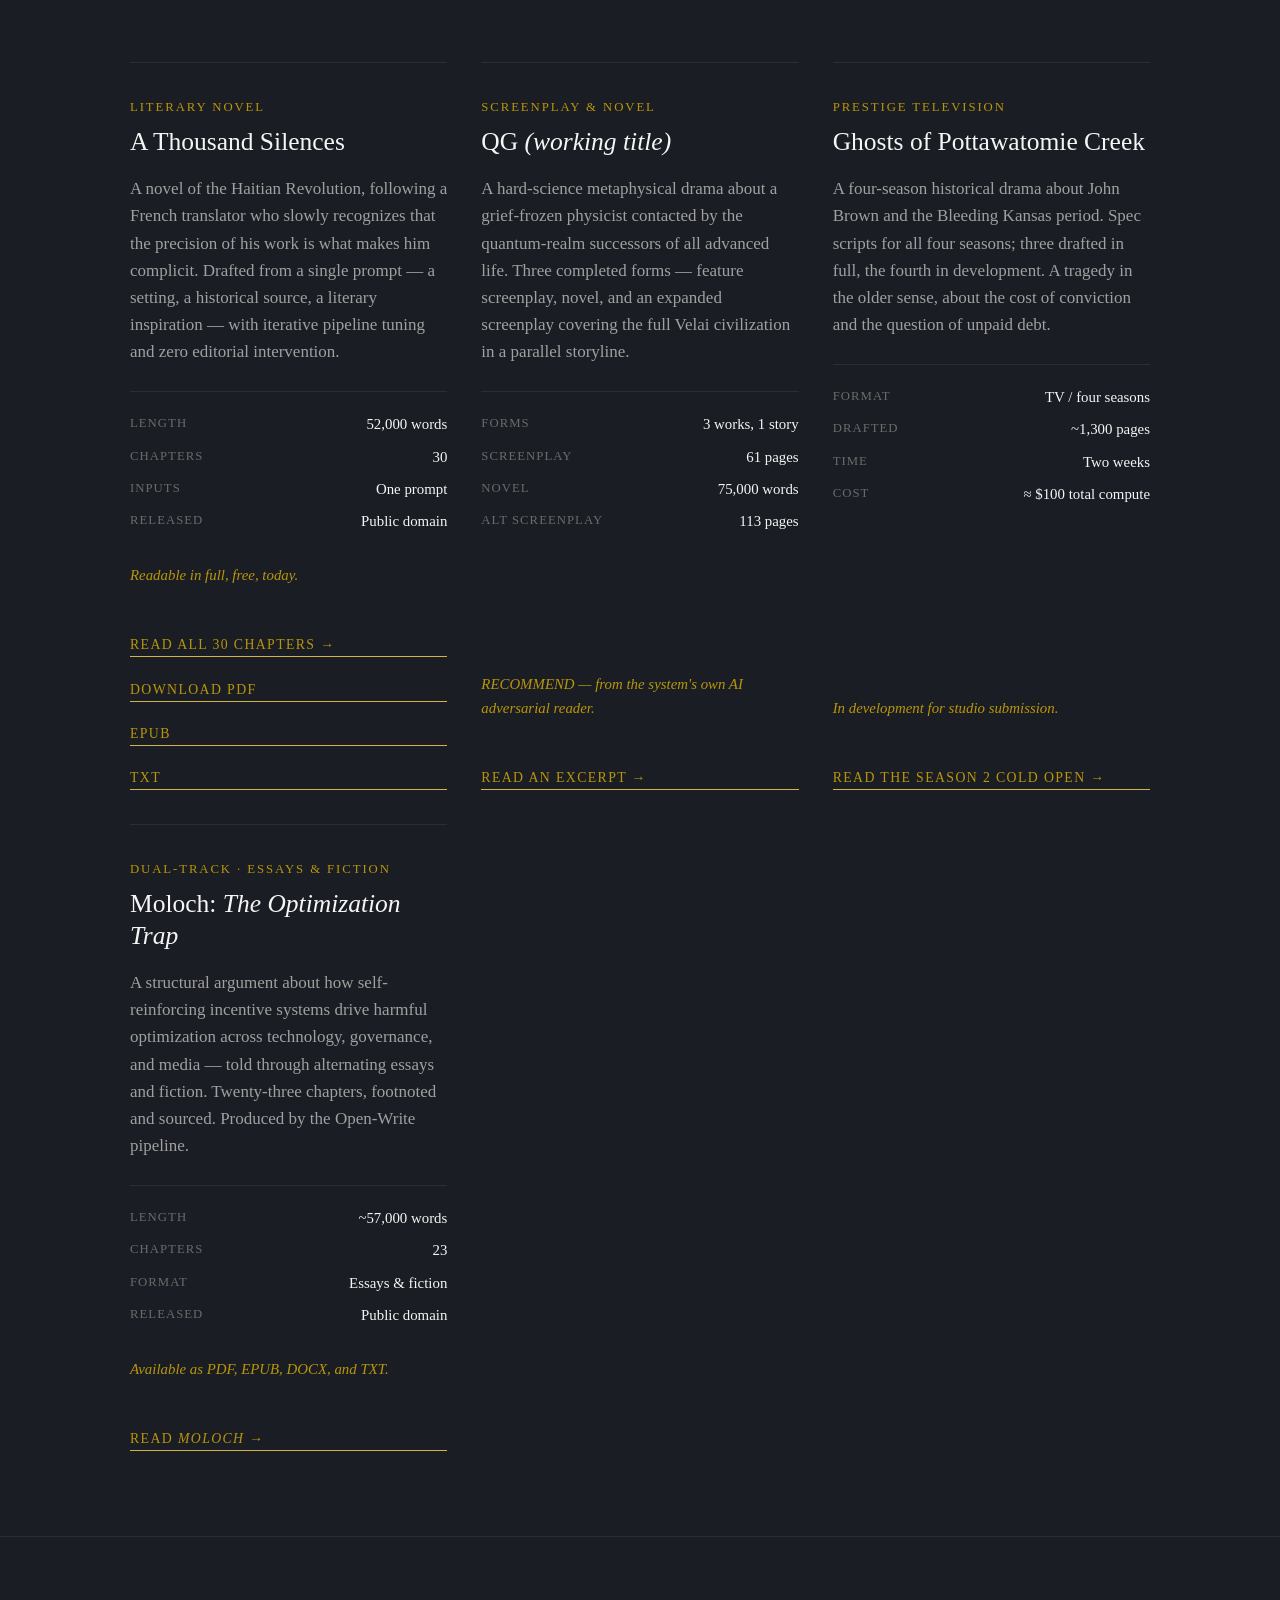
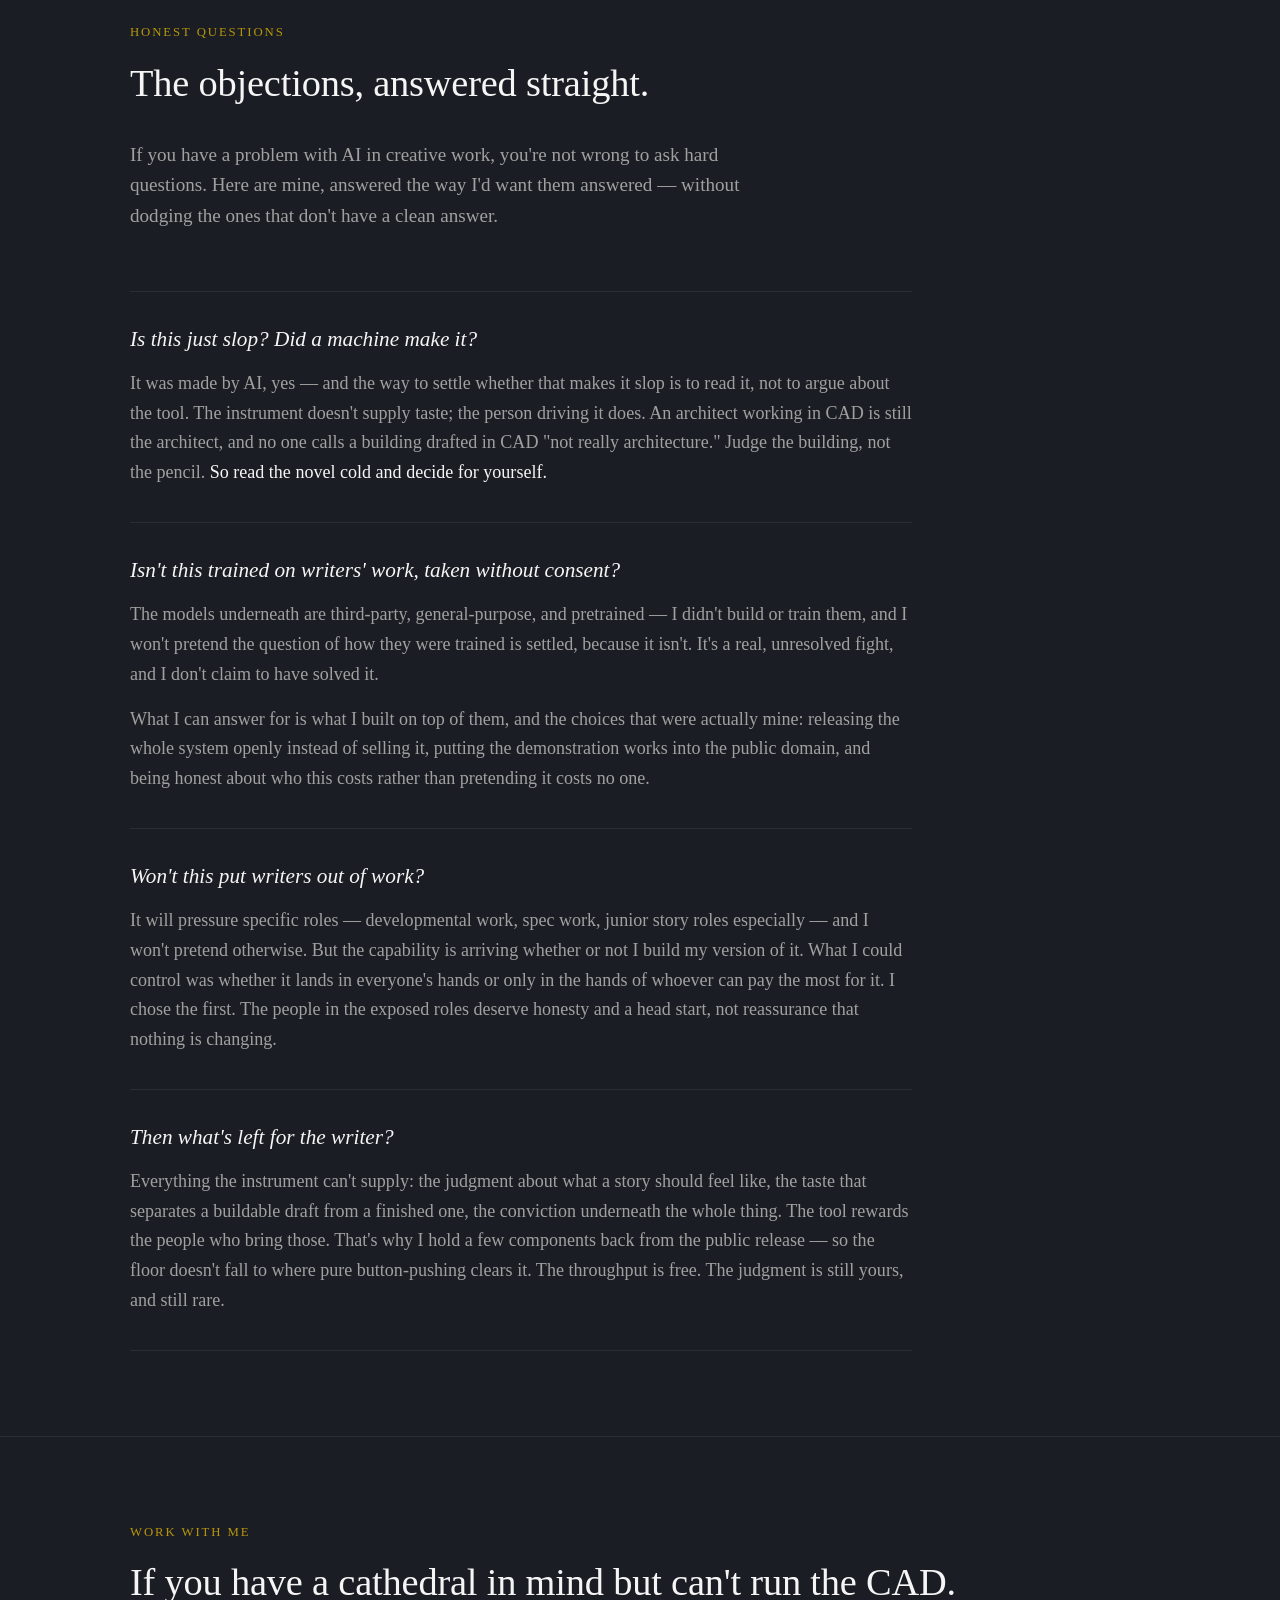
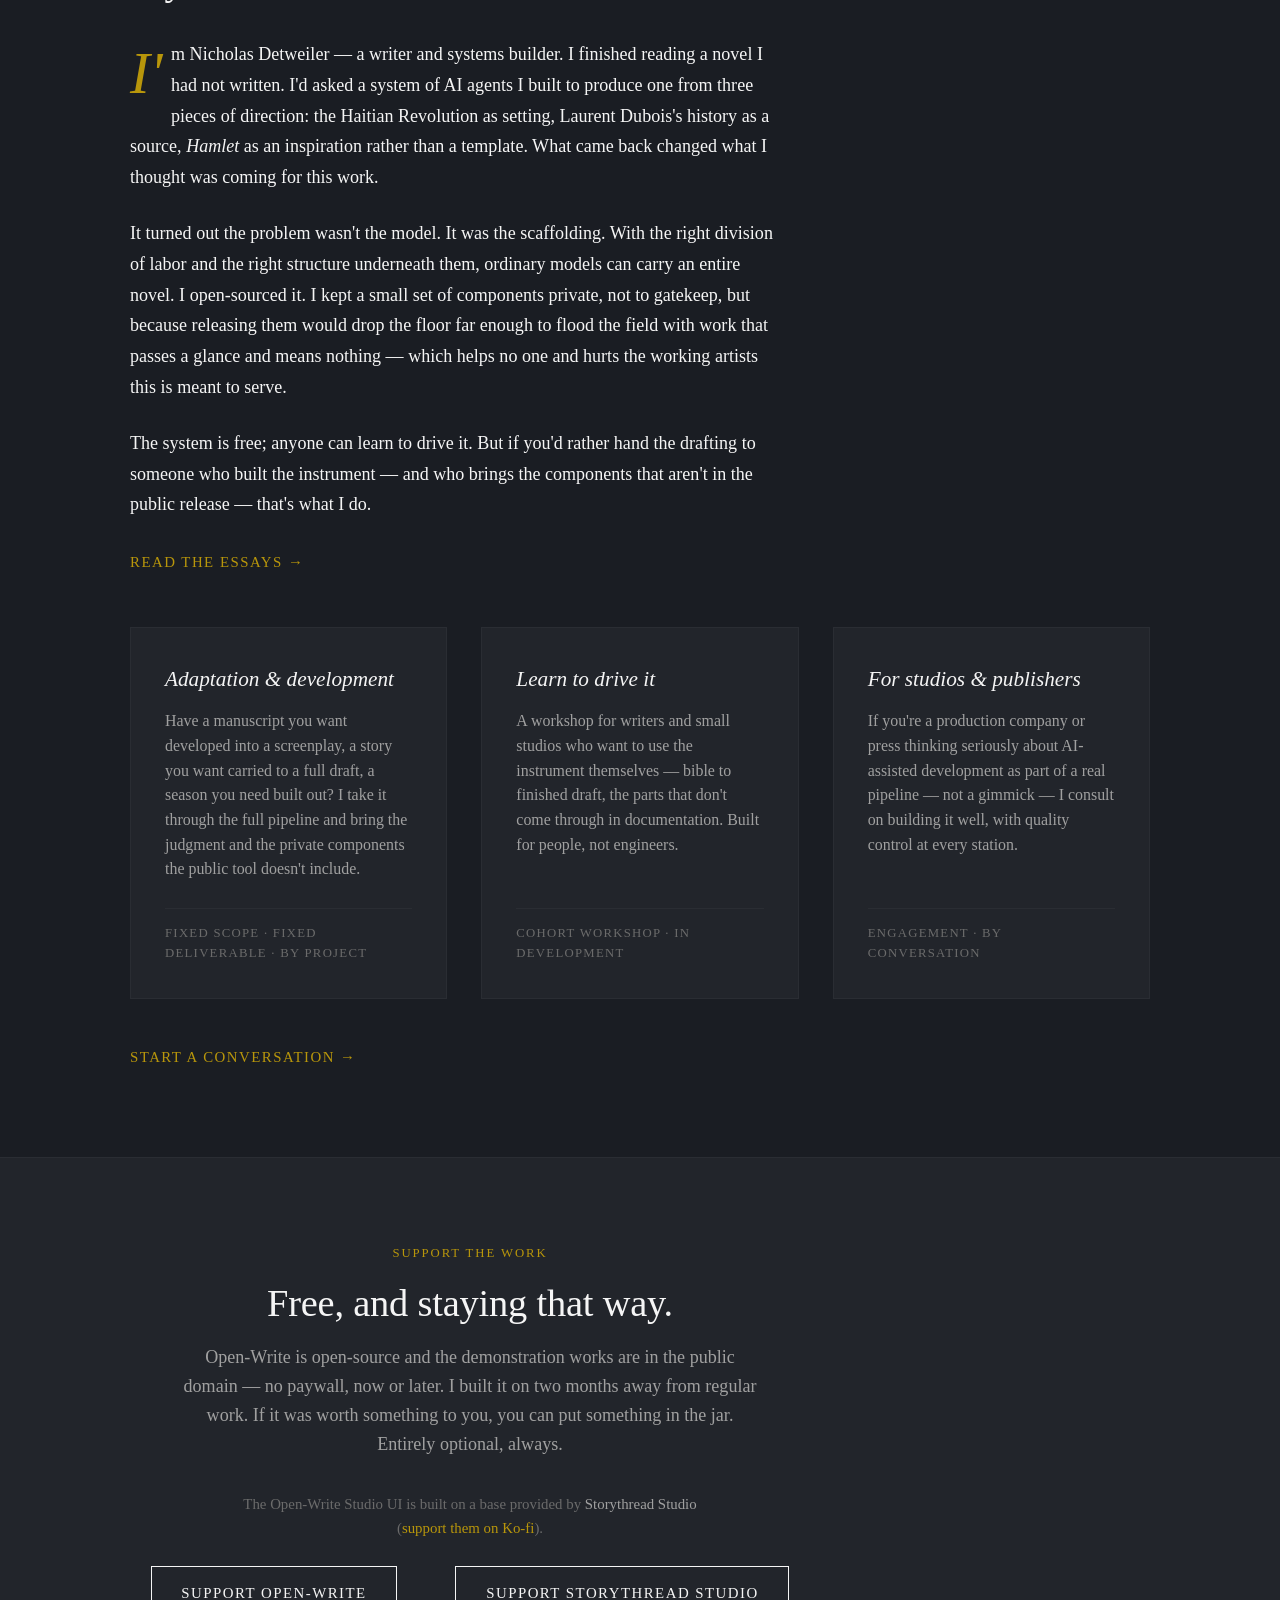
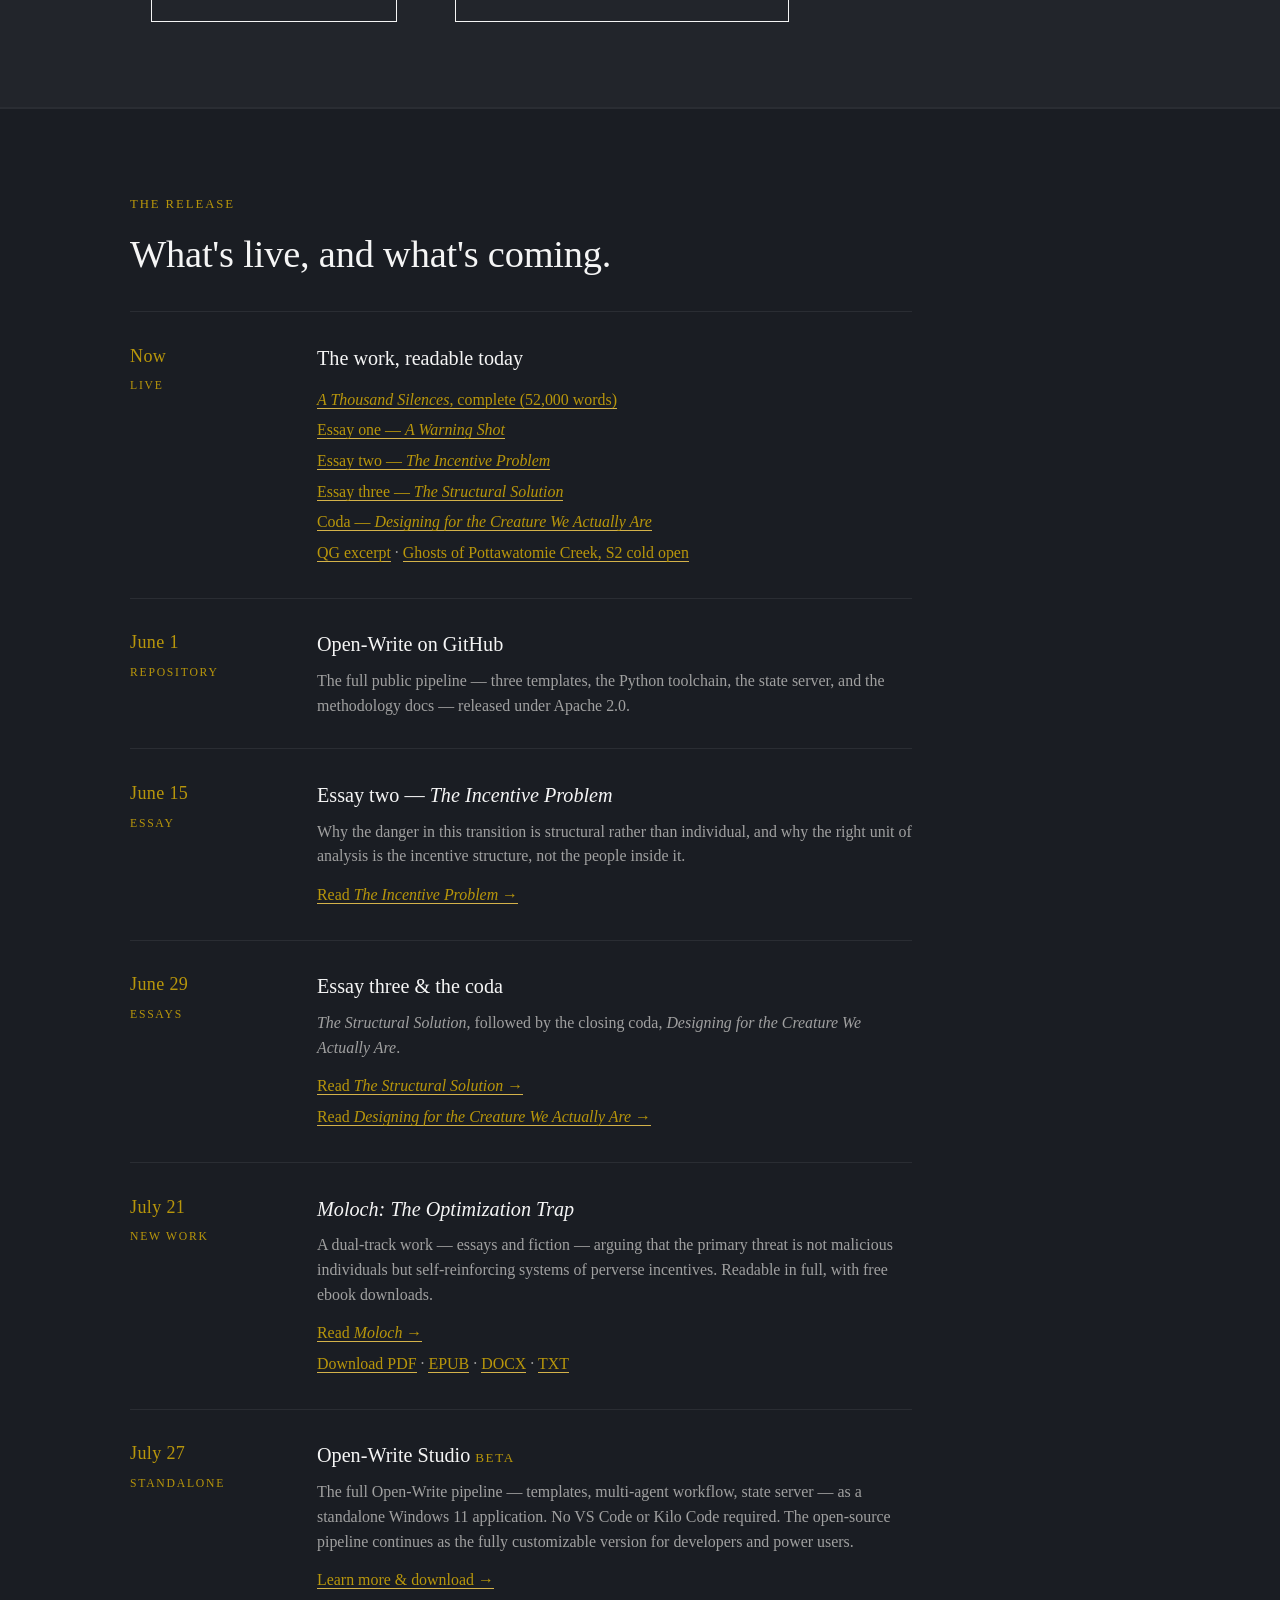
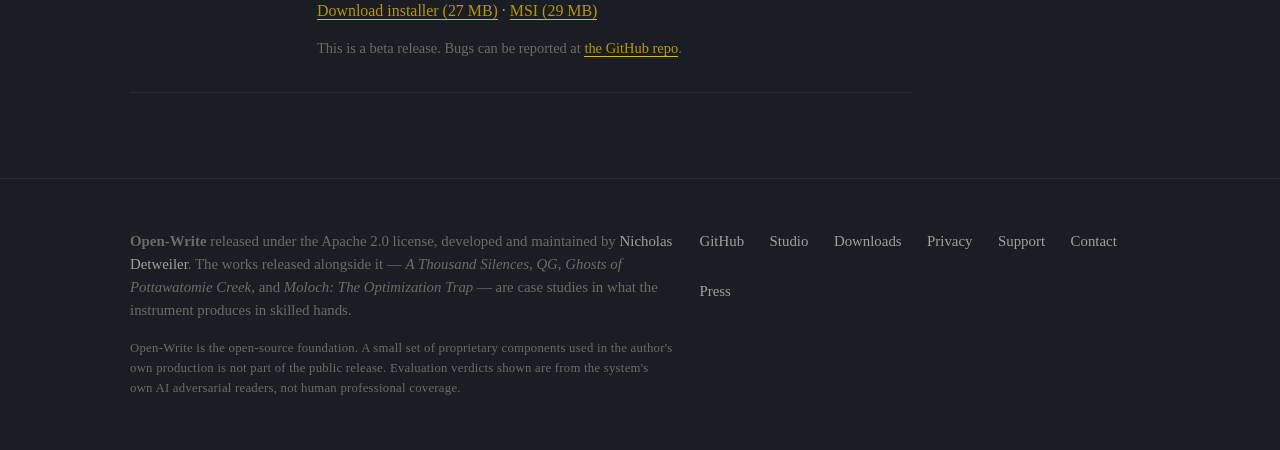
==== commit 53d648ae: "Add beta banner linking to Open-Write Studio Online" ====
--- a/index.html
+++ b/index.html
@@ -42,6 +42,12 @@
   </div>
 </div>
 
+<div class="beta-banner">
+  <span class="beta-tag">Beta</span>
+  Open-Write Studio Online is live —
+  <a href="https://open-write-development-site-production.up.railway.app/studio/">try the beta</a>
+</div>
+
 <section class="hero">
   <div class="container">
     <img src="Logo-banner.jpg" alt="Open-Write Logo" class="hero-logo">
--- a/open-write.css
+++ b/open-write.css
@@ -131,6 +131,34 @@
   box-shadow: 0 0 0 3px rgba(212, 178, 74, 0.18);
 }
 .cta-row { display: flex; gap: 1.5rem; flex-wrap: wrap; align-items: center; justify-content: center; }
+.beta-banner {
+  background: var(--bg-elev);
+  border-bottom: 1px solid var(--rule);
+  text-align: center;
+  padding: 0.6rem 1rem;
+  font-size: 0.8125rem;
+  letter-spacing: 0.04em;
+  color: var(--ink-soft);
+}
+.beta-banner a {
+  color: var(--accent-soft);
+  text-decoration: none;
+  font-weight: 600;
+}
+.beta-banner a:hover { text-decoration: underline; }
+.beta-banner .beta-tag {
+  display: inline-block;
+  background: var(--accent);
+  color: var(--bg);
+  font-size: 0.625rem;
+  font-weight: 700;
+  text-transform: uppercase;
+  letter-spacing: 0.1em;
+  padding: 0.15em 0.5em;
+  border-radius: 3px;
+  vertical-align: middle;
+  margin-right: 0.4em;
+}
 .btn {
   display: inline-block;
   padding: 0.875rem 1.75rem;
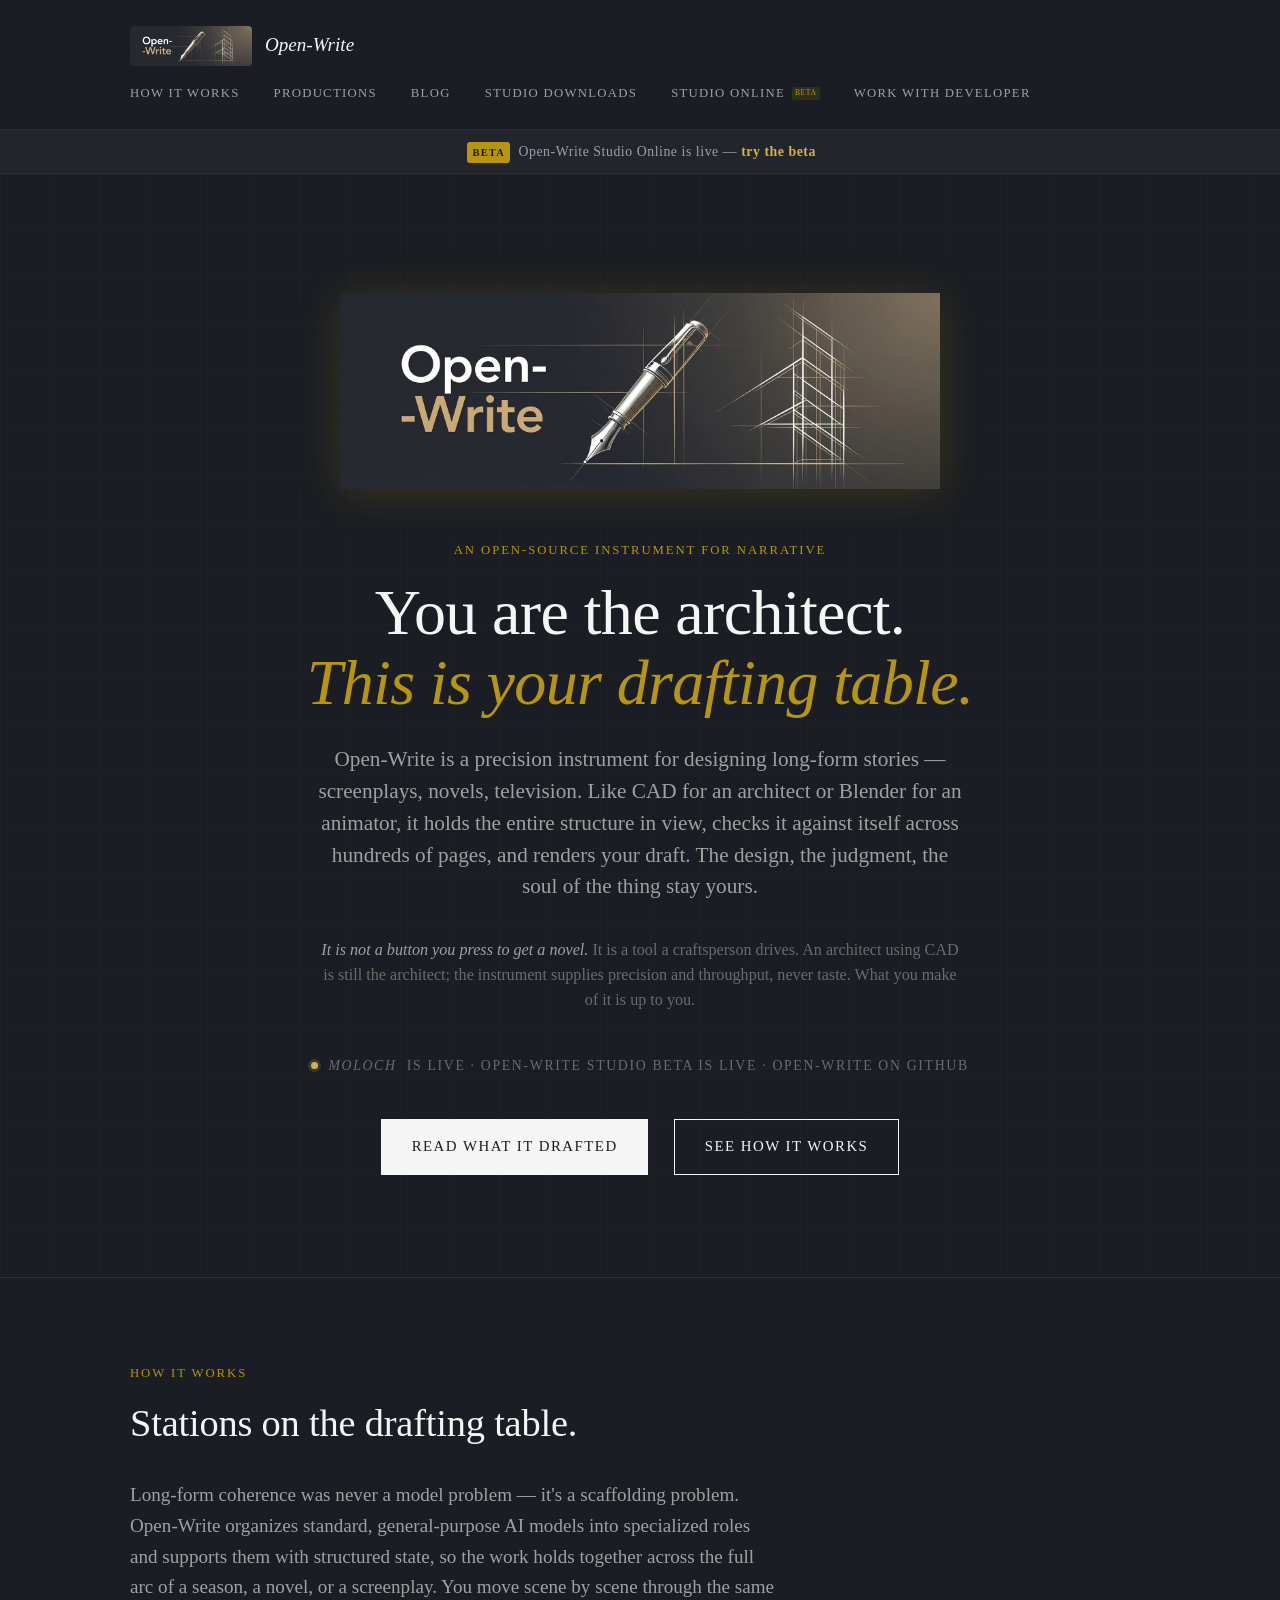
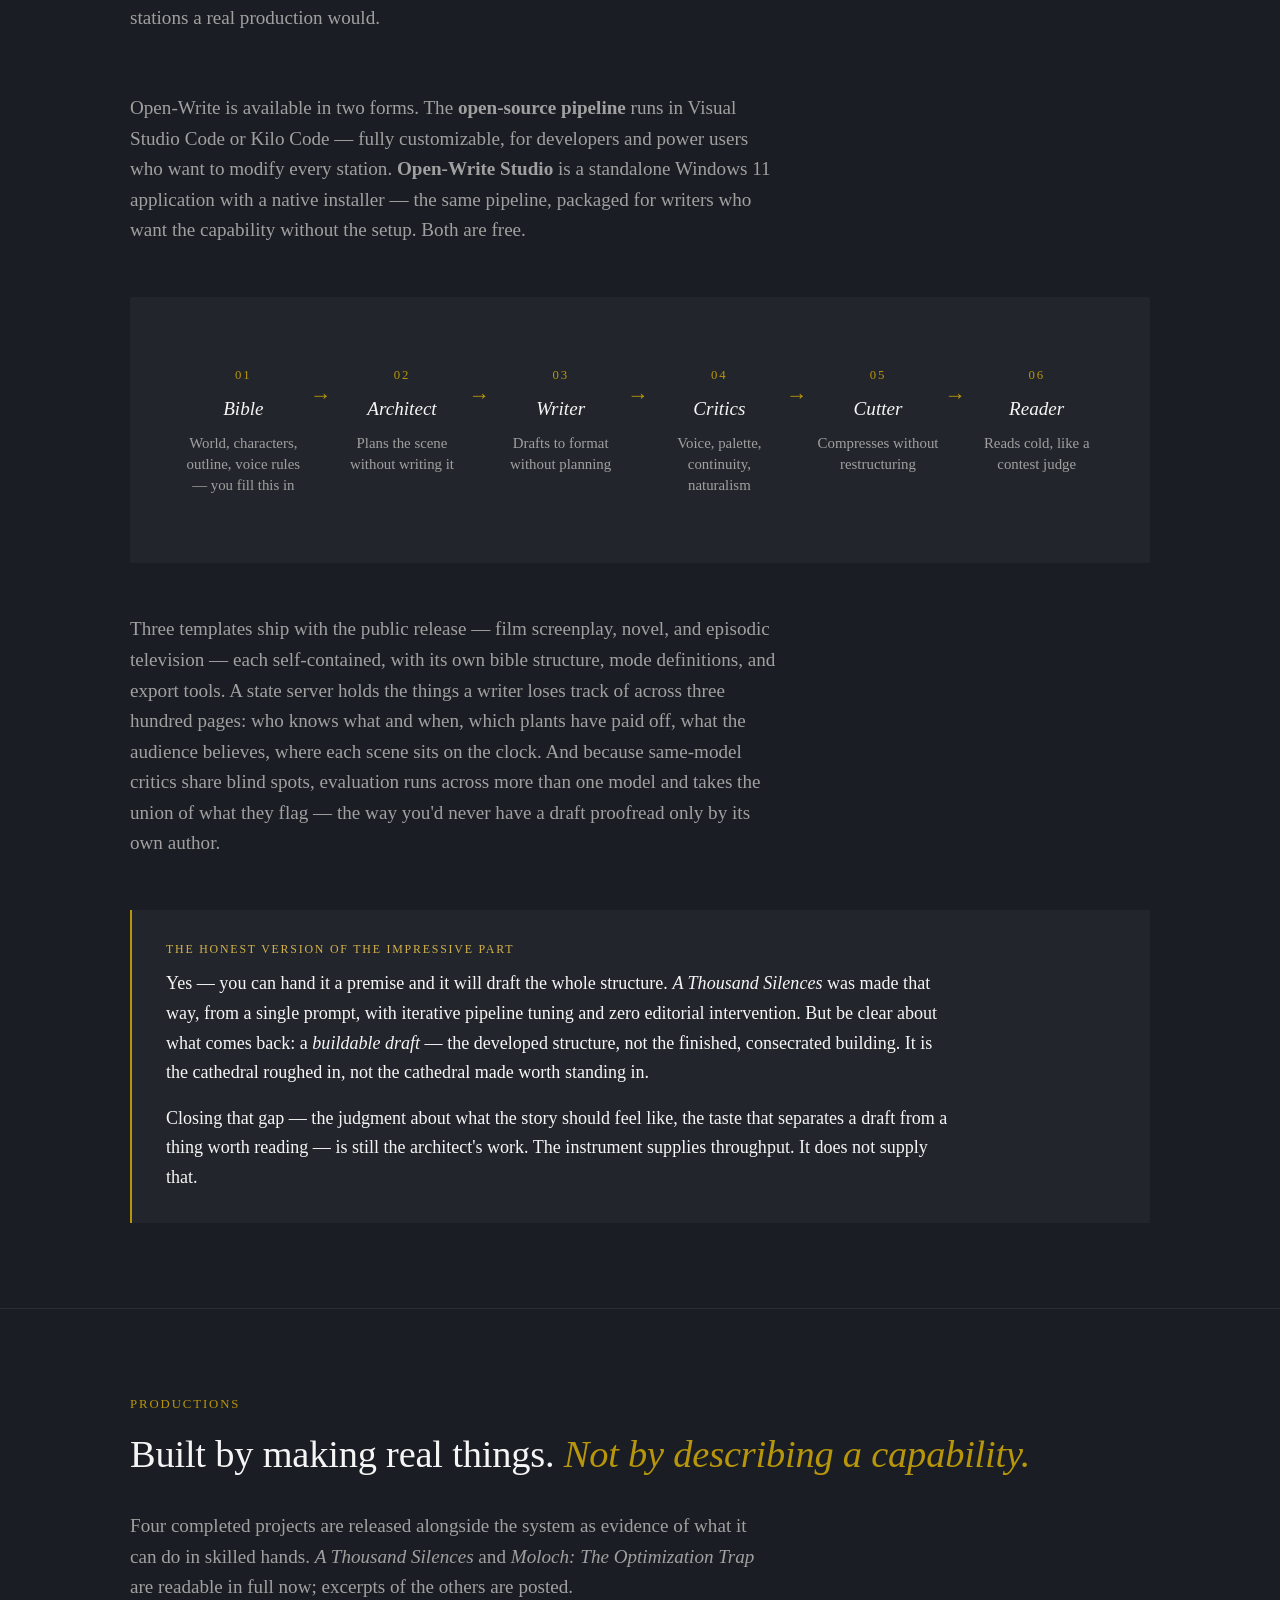
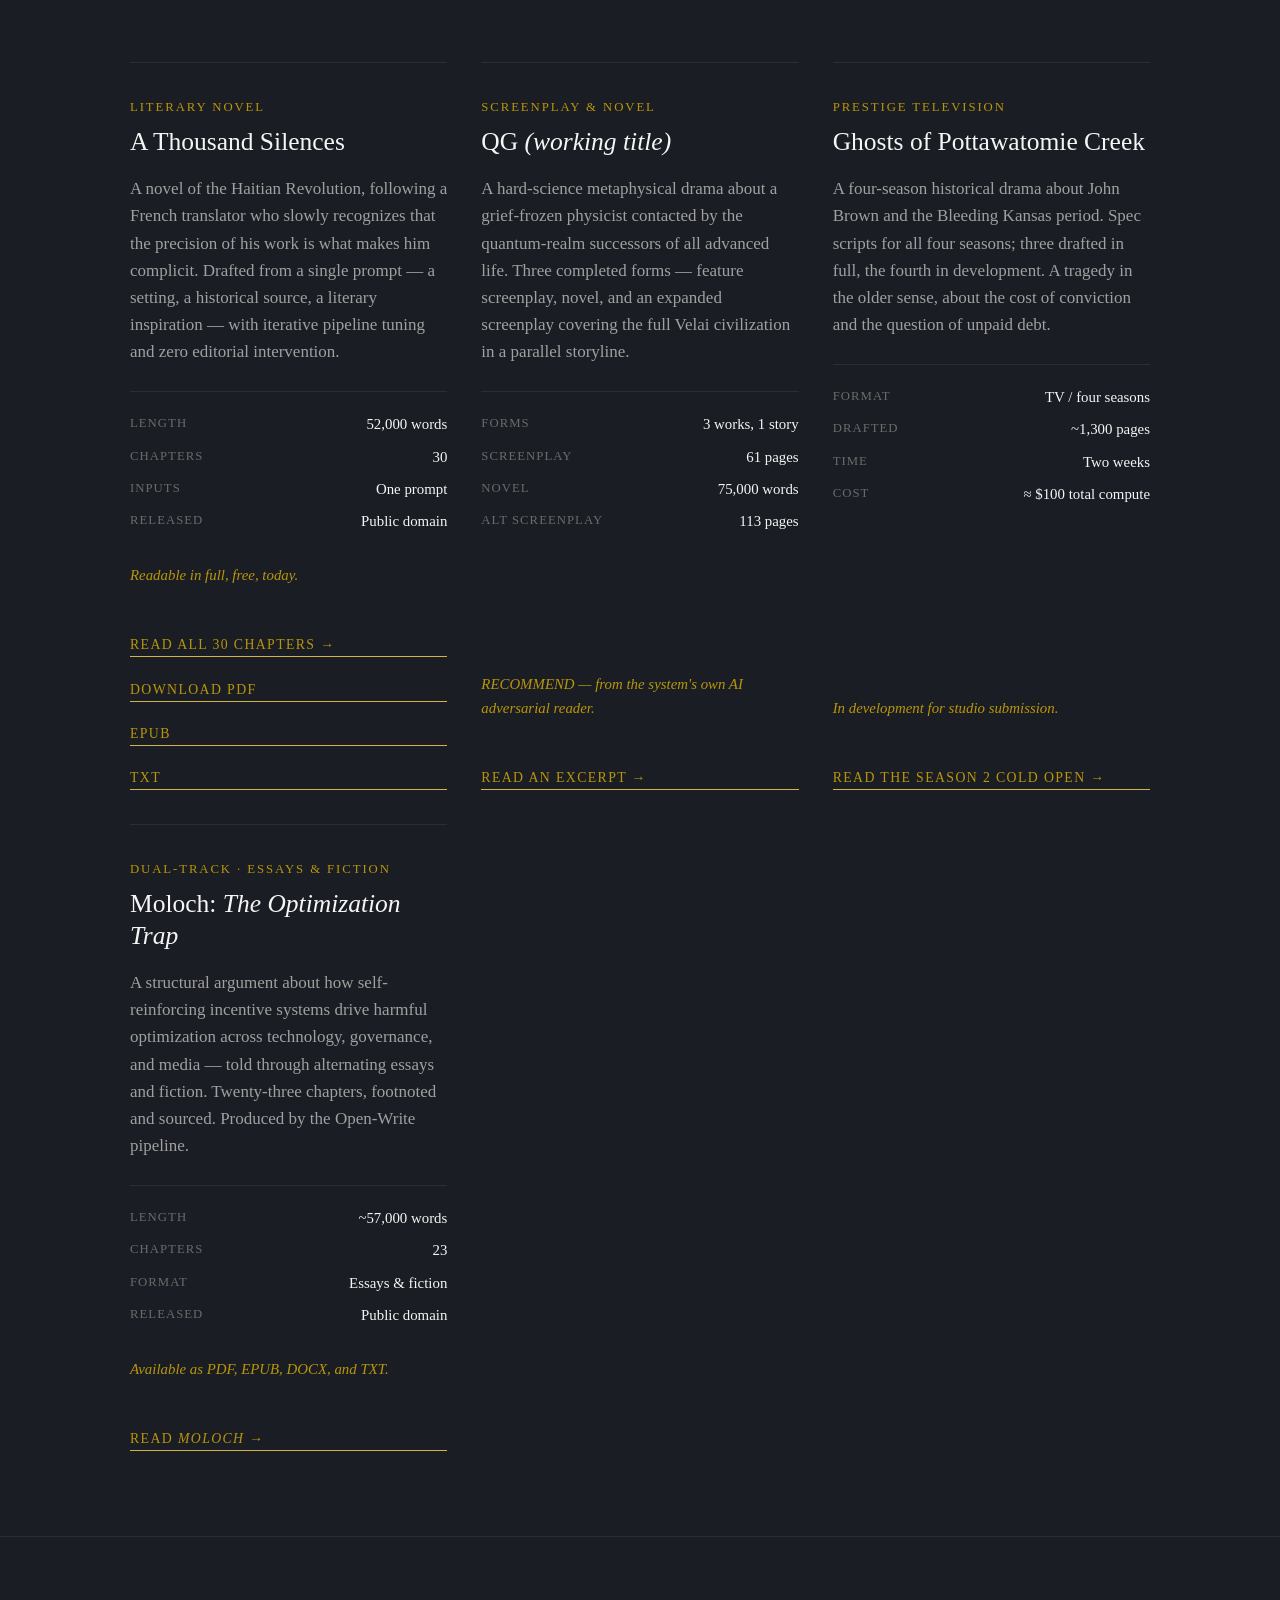
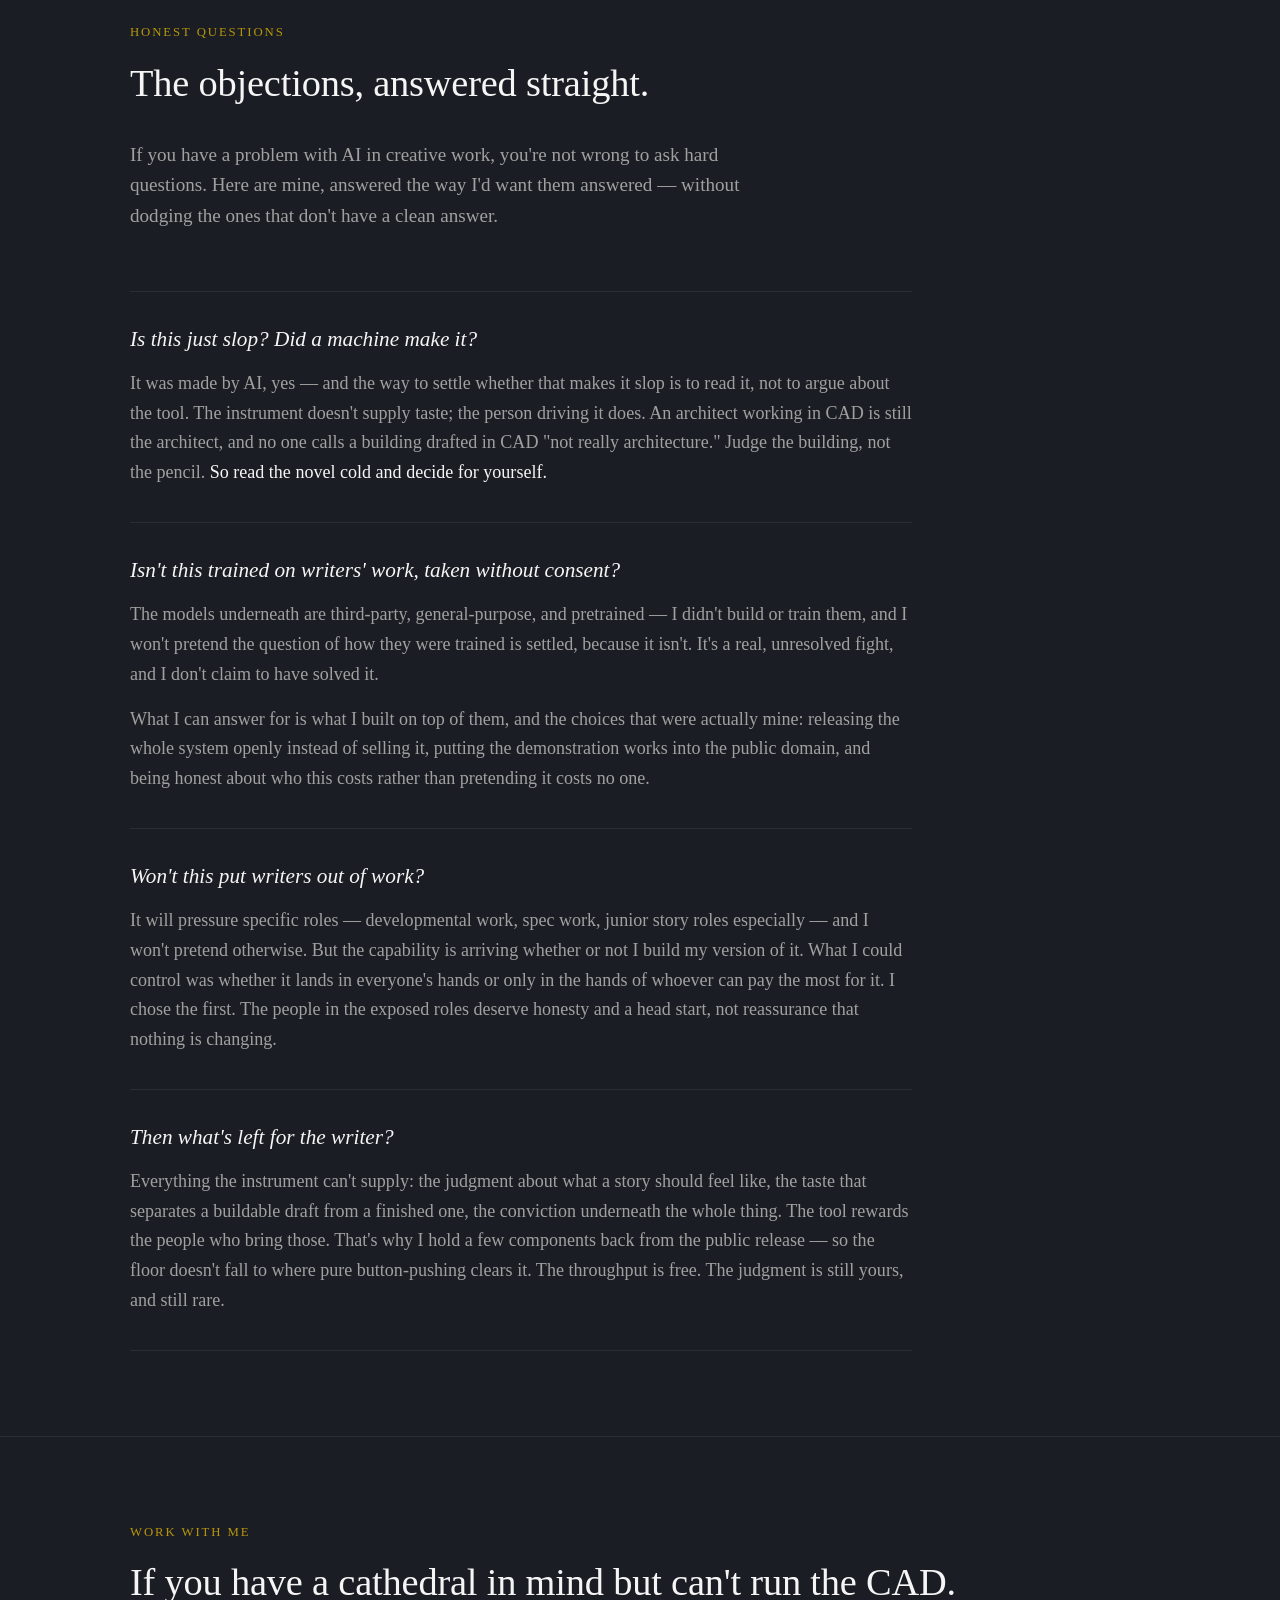
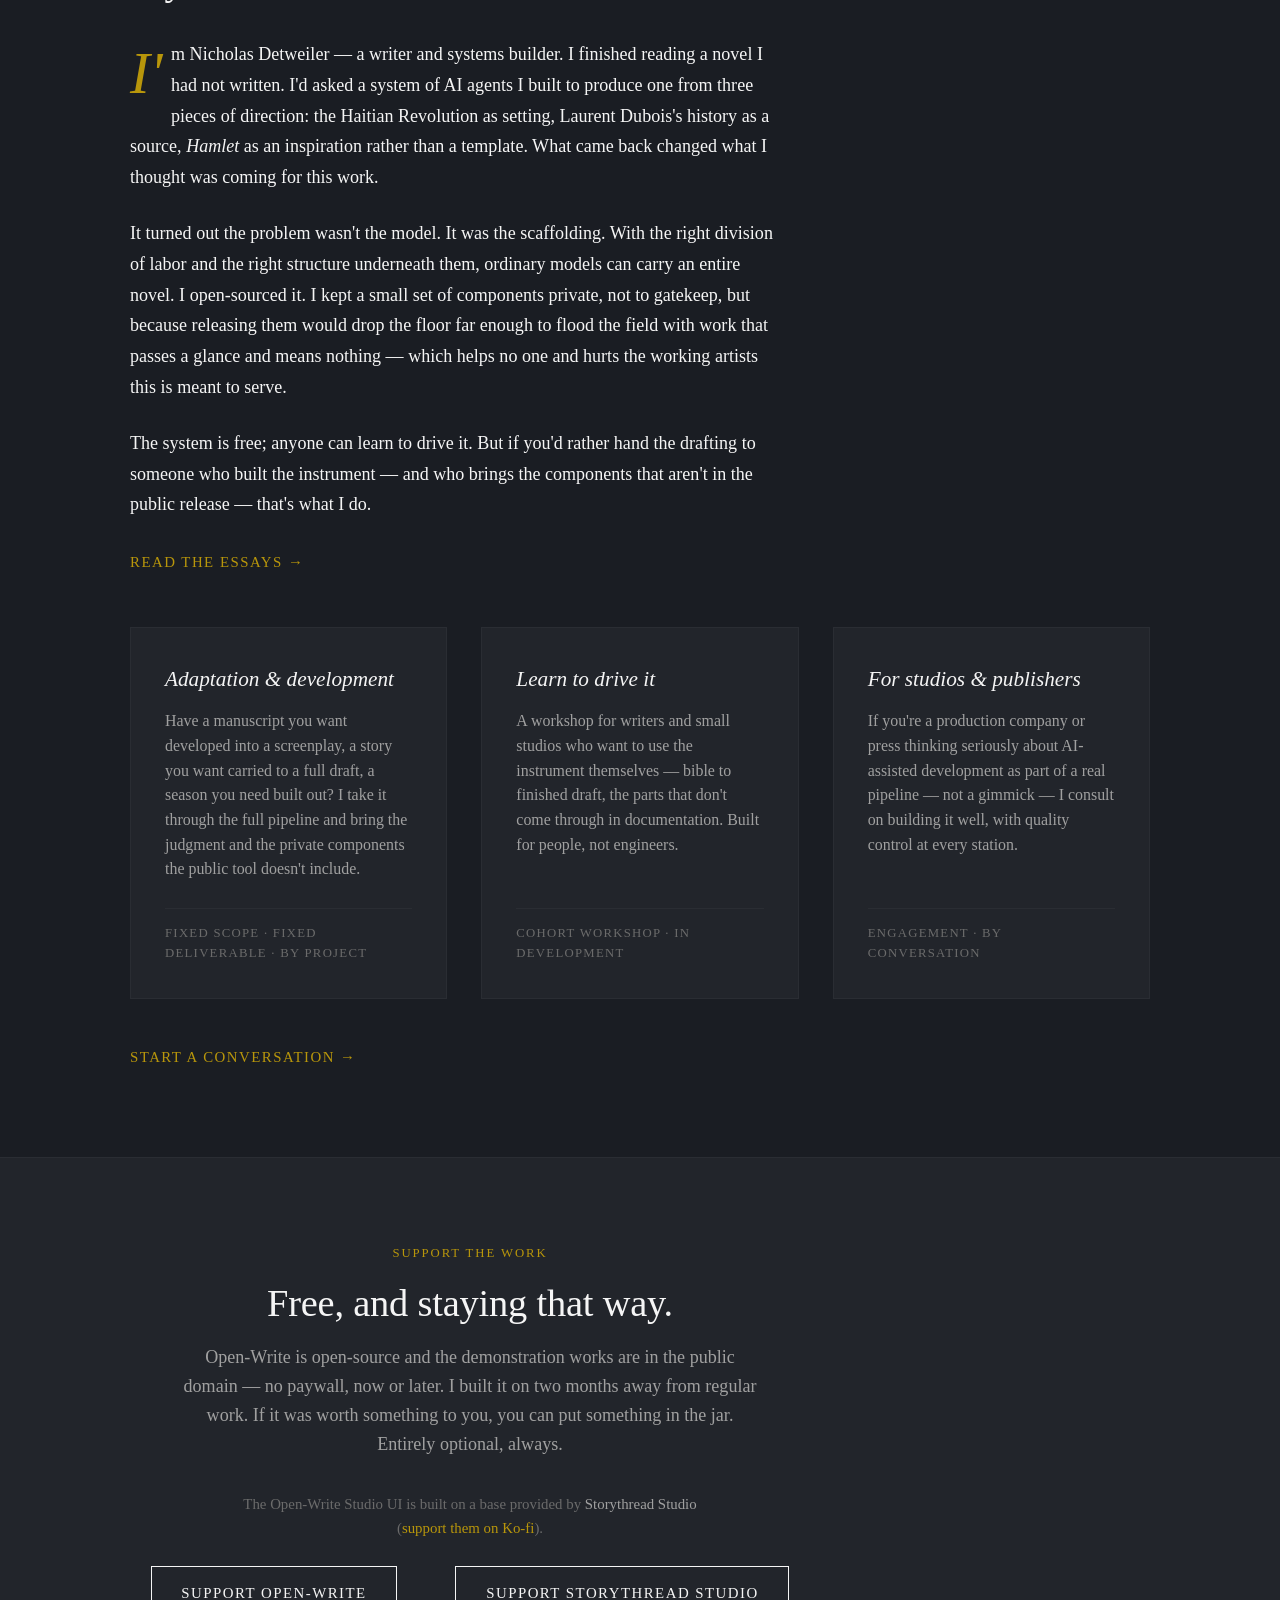
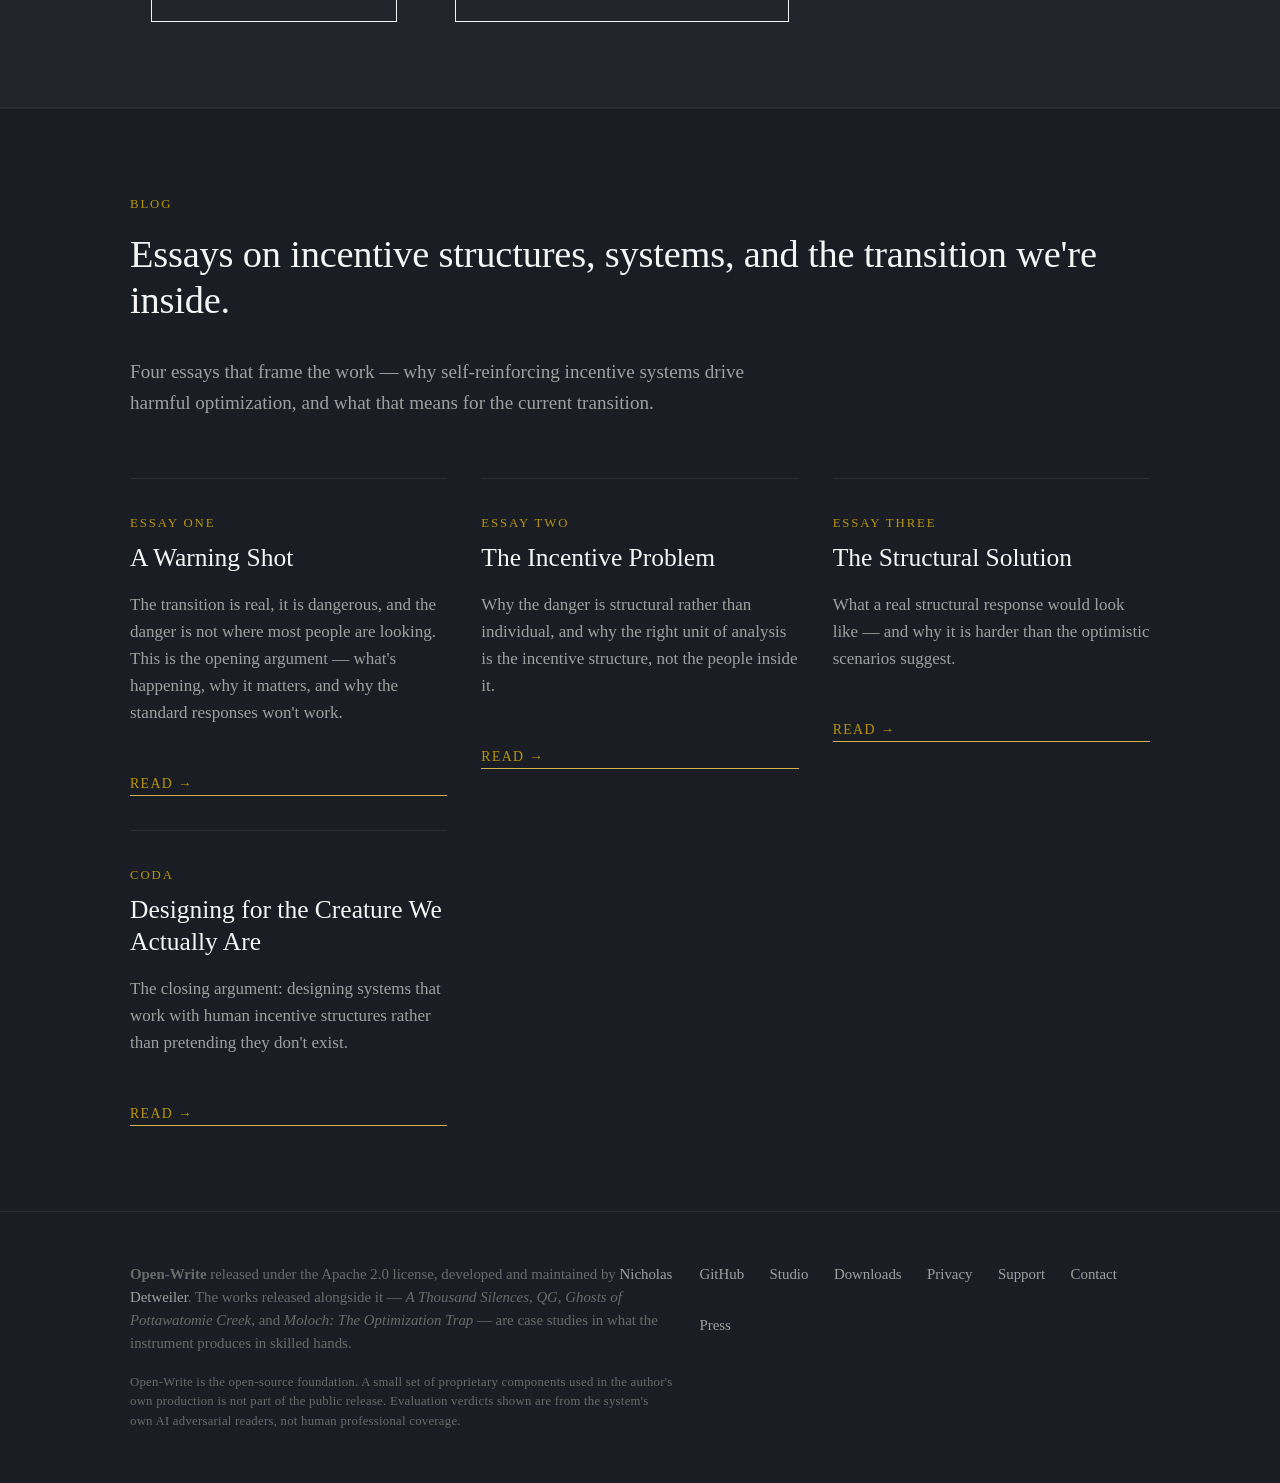
==== commit 78036aea: "Marketing site redesign: new nav, Blog section, remove timelines, beta labels Nav redesign across al" ====
--- a/index.html
+++ b/index.html
@@ -30,14 +30,12 @@
       <span class="wordmark"><a href="index.html">Open-Write</a></span>
     </div>
     <nav>
-      <a href="#system">How it works</a>
-      <a href="#work">The work</a>
-      <a href="moloch.html">Moloch</a>
-      <a href="#questions">Honest questions</a>
-      <a href="#hire">Work with me</a>
-      <a href="downloads.html">Downloads</a>
-      <a href="open-write-studio.html">Studio</a>
-      <a href="https://github.com/Open-Write/Open-Write" target="_blank" rel="noopener">GitHub</a>
+      <a href="#system">How it Works</a>
+      <a href="#work">Productions</a>
+      <a href="#blog">Blog</a>
+      <a href="downloads.html">Studio Downloads</a>
+      <a href="open-write-studio.html">Studio Online <span class="beta-tag">Beta</span></a>
+      <a href="#hire">Work with Developer</a>
     </nav>
   </div>
 </div>
@@ -104,7 +102,7 @@
 
 <section id="work">
   <div class="container">
-    <div class="eyebrow">The work it produced</div>
+    <div class="eyebrow">Productions</div>
     <h2>Built by making real things. <em>Not by describing a capability.</em></h2>
     <p class="section-intro">
       Four completed projects are released alongside the system as evidence of what it can do in skilled hands.
@@ -224,7 +222,7 @@
       <p>The system is free; anyone can learn to drive it. But if you'd rather hand the drafting to someone who built the instrument — and who brings the components that aren't in the public release — that's what I do.</p>
 
       <p style="margin-top: 1.5rem;">
-        <a href="essay-warning-shot.html" style="text-transform: uppercase; letter-spacing: 0.1em; font-size: 0.875rem;">Read the essays →</a>
+        <a href="#blog" style="text-transform: uppercase; letter-spacing: 0.1em; font-size: 0.875rem;">Read the essays →</a>
       </p>
     </div>
 
@@ -267,82 +265,43 @@
   </div>
 </section>
 
-<section id="schedule">
-  <div class="container">
-    <div class="eyebrow">The release</div>
-    <h2>What's live, and what's coming.</h2>
-    <div class="schedule">
-
-      <div class="release is-live">
-        <div class="when"><span class="when-date">Now</span><span class="tag live">Live</span></div>
-        <div class="what">
-          <h3>The work, readable today</h3>
-          <ul class="items">
-            <li><a href="a-thousand-silences.html"><em>A Thousand Silences</em>, complete (52,000 words)</a></li>
-            <li><a href="essay-warning-shot.html">Essay one — <em>A Warning Shot</em></a></li>
-            <li><a href="essay-incentive-problem.html">Essay two — <em>The Incentive Problem</em></a></li>
-            <li><a href="essay-three.html">Essay three — <em>The Structural Solution</em></a></li>
-            <li><a href="essay-four.html">Coda — <em>Designing for the Creature We Actually Are</em></a></li>
-            <li><a href="qg-excerpt.html">QG excerpt</a> &middot; <a href="gopc-excerpt.html">Ghosts of Pottawatomie Creek, S2 cold open</a></li>
-          </ul>
-        </div>
-      </div>
-
-      <div class="release is-live">
-        <div class="when"><span class="when-date">June 1</span><span class="tag live">Repository</span></div>
-        <div class="what">
-          <h3>Open-Write on GitHub</h3>
-          <p>The full public pipeline — three templates, the Python toolchain, the state server, and the methodology docs — released under Apache&nbsp;2.0.</p>
-        </div>
-      </div>
-
-      <div class="release is-live">
-        <div class="when"><span class="when-date">June 15</span><span class="tag live">Essay</span></div>
-        <div class="what">
-          <h3>Essay two — <em>The Incentive Problem</em></h3>
-          <p>Why the danger in this transition is structural rather than individual, and why the right unit of analysis is the incentive structure, not the people inside it.</p>
-          <ul class="items">
-            <li><a href="essay-incentive-problem.html">Read <em>The Incentive Problem</em> →</a></li>
-          </ul>
-        </div>
-      </div>
-
-      <div class="release is-live">
-        <div class="when"><span class="when-date">June 29</span><span class="tag live">Essays</span></div>
-        <div class="what">
-          <h3>Essay three &amp; the coda</h3>
-          <p><em>The Structural Solution</em>, followed by the closing coda, <em>Designing for the Creature We Actually Are</em>.</p>
-          <ul class="items">
-            <li><a href="essay-three.html">Read <em>The Structural Solution</em> →</a></li>
-            <li><a href="essay-four.html">Read <em>Designing for the Creature We Actually Are</em> →</a></li>
-          </ul>
-        </div>
-      </div>
-
-      <div class="release is-live">
-        <div class="when"><span class="when-date">July 21</span><span class="tag live">New work</span></div>
-        <div class="what">
-          <h3><em>Moloch: The Optimization Trap</em></h3>
-          <p>A dual-track work — essays and fiction — arguing that the primary threat is not malicious individuals but self-reinforcing systems of perverse incentives. Readable in full, with free ebook downloads.</p>
-          <ul class="items">
-            <li><a href="moloch.html">Read <em>Moloch</em> →</a></li>
-            <li><a href="downloads/Moloch_Professional.pdf" download>Download PDF</a> &middot; <a href="downloads/Moloch.epub" download>EPUB</a> &middot; <a href="downloads/Moloch.docx" download>DOCX</a> &middot; <a href="downloads/Moloch.txt" download>TXT</a></li>
-          </ul>
-        </div>
-      </div>
-
-      <div class="release is-live">
-        <div class="when"><span class="when-date">July 27</span><span class="tag live">Standalone</span></div>
-        <div class="what">
-          <h3>Open-Write Studio <span style="font-size: 0.65em; color: var(--accent); text-transform: uppercase; letter-spacing: 0.12em;">Beta</span></h3>
-          <p>The full Open-Write pipeline — templates, multi-agent workflow, state server — as a standalone Windows&nbsp;11 application. No VS&nbsp;Code or Kilo&nbsp;Code required. The open-source pipeline continues as the fully customizable version for developers and power users.</p>
-          <ul class="items">
-            <li><a href="open-write-studio.html">Learn more &amp; download →</a></li>
-            <li><a href="downloads/Open-Write_1.0.5_x64-setup.exe" download>Download installer (27&nbsp;MB)</a> &middot; <a href="downloads/Open-Write_1.0.5_x64_en-US.msi" download>MSI (29&nbsp;MB)</a></li>
-            <li style="margin-top: 0.5rem; font-size: 0.85rem; color: var(--muted);">This is a beta release. Bugs can be reported at <a href="https://github.com/Open-Write/open-write-studio/issues" target="_blank" rel="noopener">the GitHub repo</a>.</li>
-          </ul>
-        </div>
-      </div>
+<section id="blog">
+  <div class="container">
+    <div class="eyebrow">Blog</div>
+    <h2>Essays on incentive structures, systems, and the transition we're inside.</h2>
+    <p class="section-intro">
+      Four essays that frame the work — why self-reinforcing incentive systems
+      drive harmful optimization, and what that means for the current transition.
+    </p>
+    <div class="works">
+
+      <article class="work">
+        <div class="kind">Essay one</div>
+        <h3>A Warning Shot</h3>
+        <p>The transition is real, it is dangerous, and the danger is not where most people are looking. This is the opening argument — what's happening, why it matters, and why the standard responses won't work.</p>
+        <a class="read-link" href="essay-warning-shot.html">Read →</a>
+      </article>
+
+      <article class="work">
+        <div class="kind">Essay two</div>
+        <h3>The Incentive Problem</h3>
+        <p>Why the danger is structural rather than individual, and why the right unit of analysis is the incentive structure, not the people inside it.</p>
+        <a class="read-link" href="essay-incentive-problem.html">Read →</a>
+      </article>
+
+      <article class="work">
+        <div class="kind">Essay three</div>
+        <h3>The Structural Solution</h3>
+        <p>What a real structural response would look like — and why it is harder than the optimistic scenarios suggest.</p>
+        <a class="read-link" href="essay-three.html">Read →</a>
+      </article>
+
+      <article class="work">
+        <div class="kind">Coda</div>
+        <h3>Designing for the Creature We Actually Are</h3>
+        <p>The closing argument: designing systems that work with human incentive structures rather than pretending they don't exist.</p>
+        <a class="read-link" href="essay-four.html">Read →</a>
+      </article>
 
     </div>
   </div>
--- a/open-write.css
+++ b/open-write.css
@@ -158,6 +158,18 @@
   border-radius: 3px;
   vertical-align: middle;
   margin-right: 0.4em;
+}
+.beta-tag {
+  display: inline-block;
+  font-size: 0.6em;
+  background: rgba(184, 150, 11, 0.15);
+  color: var(--accent);
+  padding: 0.1em 0.4em;
+  border-radius: 3px;
+  text-transform: uppercase;
+  letter-spacing: 0.08em;
+  vertical-align: middle;
+  margin-left: 0.3em;
 }
 .btn {
   display: inline-block;
